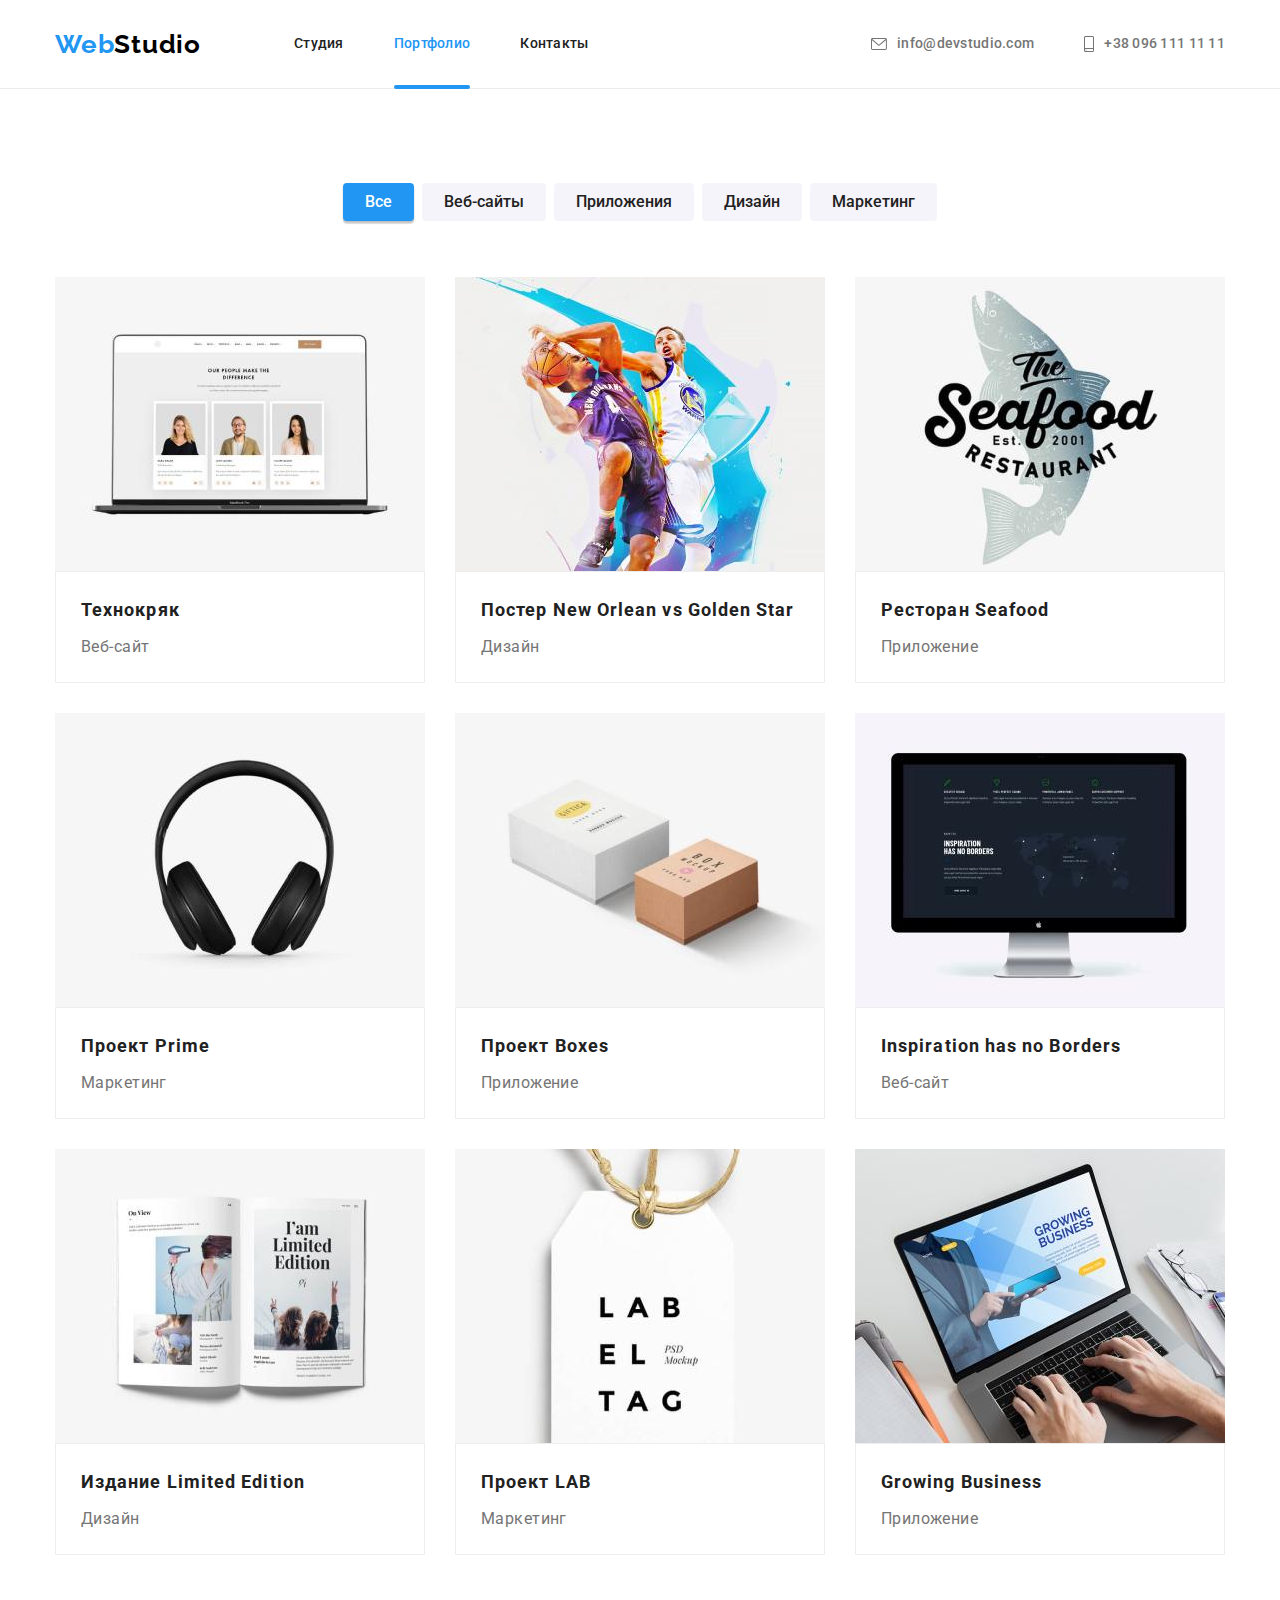
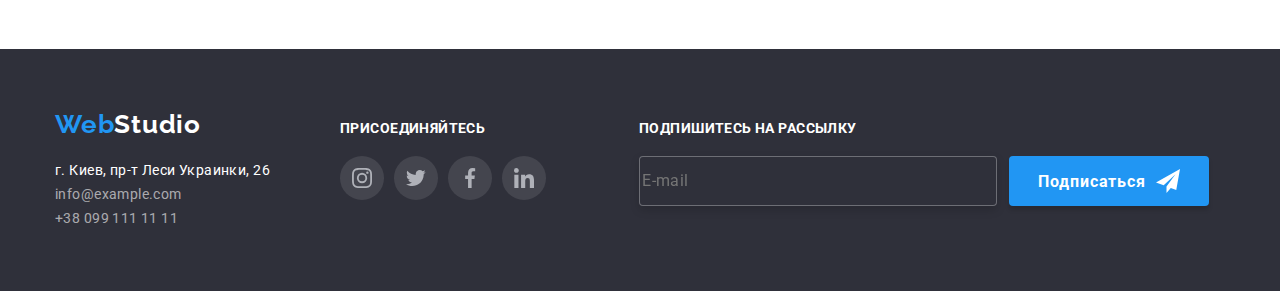
==== portfolio.html @ c5e8862b "структура папок sass" ====
<!DOCTYPE html>
<html lang="ru">

<head>
    <meta charset="UTF-8">
    <meta http-equiv="X-UA-Compatible" content="IE=edge">
    <meta name="viewport" content="width=device-width, initial-scale=1.0">
    <title>Портфолио</title>
    <link rel="preconnect" href="https://fonts.googleapis.com">
    <link rel="preconnect" href="https://fonts.gstatic.com" crossorigin>
    <link
        href="https://fonts.googleapis.com/css2?family=Raleway:wght@700&family=Roboto:wght@400;500;700;900&display=swap"
        rel="stylesheet">
        <link rel="stylesheet" href="https://cdnjs.cloudflare.com/ajax/libs/modern-normalize/1.1.0/modern-normalize.min.css">
         <link rel="stylesheet" href="./css/main.min.css">
        <link rel="stylesheet" href="./css/styles.css">
</head>

<body>
    <!--Шапка сайта-->
    <header class="page-header">
    <div class="container header-container">
        <a href="" class="logo">Web<span class="logo-studio">Studio</span></a>
        <nav>
            <ul class="site-nav">
                <li class="header-item"><a href="./index.html" class="link">Студия</a></li>
                <li class="header-item"><a href="./portfolio.html" class="link current">Портфолио</a></li>
                <li class="header-item"><a href="" class="link">Контакты</a></li>
            </ul>
        </nav>
        <ul class="auth-nav">
            <li class="header-item"><a href="mailto:info@devstudio.com" class="link">
            <svg class="icon-envelop" width="16" height="12">
                <use href="./images/icons.svg#icon-envelope"></use></svg>
                info@devstudio.com</a></li>
            <li class="header-item"><a href="tel:+380961111111" class="link">
                <svg class="icon-smart" width="10" height="16">
                    <use href="./images/icons.svg#icon-smartphone"></use></svg>
                +38 096 111 11 11</a></li>
        </ul>
    </div>
    </header>
    <main>
        <!-- картинки робіт -->
        <section class="section">
            <div class="container">
            <h1 class="visually-hidden">портфель работ</h1>
            <ul class="filter button">
                <li class="filter-item"><button type="button" class="button secondary current">Все</button></li>
                <li class="filter-item"><button type="button" class="button secondary web">Веб-сайты</button></li>
                <li class="filter-item"><button type="button" class="button secondary application">Приложения</button></li>
                <li class="filter-item"><button type="button" class="button secondary desing">Дизайн</button></li>
                <li class="filter-item"><button type="button" class="button secondary marketing">Маркетинг</button></li>
            </ul>
            <ul class="images-items">
                <li class="card-set">
                <a href="" class="link-portfolio">
                    <div class="overlay">
                    <img src="./images/techno.jpg" alt="технокряк" width="370">
                    <p class="text-overlay">Технокряк это современная площадка распространения коронавируса. Компании используют эту платформу для цифрового
                        шпионажа и атак на защищённые сервера конкурентов.
                    </p>
                   </div>
                    <div class="portfolio-bottom">
                    <h2 class="images-items-title">Технокряк</h2>
                    <p>Веб-сайт</p>
                </div>
                </a>
                </li>
                <li class="card-set">
                        <a href="" class="link-portfolio">
                            <div class="overlay">
                            <img src="./images/poster.jpg" alt="постер баскетбол" width="370">
                            <p class="text-overlay">Технокряк это современная площадка распространения коронавируса. Компании используют эту
                                платформу для цифрового шпионажа и атак на защищённые сервера конкурентов.
                            </p>
                            </div>
                        <div class="portfolio-bottom">
                    <h2 class="images-items-title">Постер New Orlean vs Golden Star</h2>
                    <p>Дизайн</p>
                    </div>
                    </a>
                </li>
                <li class="card-set">
                    <a href="" class="link-portfolio">
                        <div class="overlay">
                        <img src="./images/restoran.jpg" alt="приложение ресторан" width="370">
                        <p class="text-overlay">Технокряк это современная площадка распространения коронавируса. Компании используют эту
                            платформу для цифрового шпионажа и атак на защищённые сервера конкурентов.</p>
                        </div>
                    <div class="portfolio-bottom">
                    <h2 class="images-items-title">Ресторан Seafood</h2>
                    <p>Приложение</p>
                    </div>
                    </a>
                </li>
                <li class="card-set">
                    <a href="" class="link-portfolio">
                        <div class="overlay">
                        <img src="./images/prime.jpg" alt="наушники" width="370">
                      <p class="text-overlay">Технокряк это современная площадка распространения коронавируса. Компании используют эту
                    платформу для цифрового шпионажа и атак на защищённые сервера конкурентов.</p>
                      </div>
                    <div class="portfolio-bottom">
                    <h2 class="images-items-title">Проект Prime</h2>
                    <p>Маркетинг</p>
                    </div>
                    </a>
                </li>
                <li class="card-set">
                    <a href="" class="link-portfolio">
                        <div class="overlay">
                        <img src="./images/box.jpg" alt="коробка" width="370">
                        <p class="text-overlay">Технокряк это современная площадка распространения коронавируса. Компании используют эту
                            платформу для цифрового шпионажа и атак на защищённые сервера конкурентов.</p>
                        </div>
                <div class="portfolio-bottom">
                    <h2 class="images-items-title">Проект Boxes</h2>
                    <p>Приложение</p>
                    </div>
                    </a>
                </li>
                <li class="card-set">
                    <a href="" class="link-portfolio">
                        <div class="overlay">
                        <img src="./images/insp.jpg" alt="вдохновение" width="370">
                        <p class="text-overlay">Технокряк это современная площадка распространения коронавируса. Компании используют эту
                        платформу для цифрового шпионажа и атак на защищённые сервера конкурентов.</p>
                        </div>
                    <div class="portfolio-bottom">
                    <h2 class="images-items-title">Inspiration has no Borders</h2>
                    <p>Веб-сайт</p>
                    </div>
                    </a>
                </li>
                <li class="card-set">
                    <a href="" class="link-portfolio">
                        <div class="overlay">
                        <img src="./images/book.jpg" alt="издание" width="370">
                        <p class="text-overlay">Технокряк это современная площадка распространения коронавируса. Компании используют эту
                            платформу для цифрового шпионажа и атак на защищённые сервера конкурентов.</p>
                        </div>
                <div class="portfolio-bottom">
                    <h2 class="images-items-title">Издание Limited Edition</h2>
                    <p>Дизайн</p>
                    </div>
                    </a>
                </li>
                <li class="card-set">
                    <a href="" class="link-portfolio">
                        <div class="overlay">
                        <img src="./images/lab.jpg" alt="проект" width="370">
                      <p class="text-overlay">Технокряк это современная площадка распространения коронавируса. Компании используют эту
    платформу для цифрового шпионажа и атак на защищённые сервера конкурентов.</p>
                    </div>
                    <div class="portfolio-bottom">
                    <h2 class="images-items-title">Проект LAB</h2>
                    <p>Маркетинг</p>
                    </div>
                    </a>
                </li>
                <li class="card-set">
                    <a href="" class="link-portfolio">
                        <div class="overlay">
                        <img src="./images/busines.jpg" alt="развитие бизнеса" width="370">
                        <p class="text-overlay">Технокряк это современная площадка распространения коронавируса. Компании используют эту
                        платформу для цифрового шпионажа и атак на защищённые сервера конкурентов</p>
                            </div>
                    <div class="portfolio-bottom">
                    <h2 class="images-items-title">Growing Business</h2>
                    <p>Приложение</p>
                    </div>
                    </a>
                </li>
            </ul>
            </div>
        </section>
       
    </main>

    <!--Підвал-->
    <footer class="footer">
        <div class="container">
            <div class="contact-wrap">
                <div class="contact-container">
                    <a href="" class="logo logo-bottom"> Web<span class="logo-white logo-bottom">Studio</span></a>
                    <address>
                        <ul>
                            <li class="contact"><a href="" class="footer-address">г. Киев, пр-т Леси Украинки, 26</a> </li>
                            <li class="contact"><a href="mailto:info@example.com"
                                    class="footer-contacts">info@example.com</a></li>
                            <li class="contact"><a href="tel:+380991111111" class="footer-contacts">+38 099 111 11 11</a>
                            </li>
                        </ul>
                    </address>
                </div>
                <div class="soc-container">
                    <h3 class="title footer-title">присоединяйтесь</h3>
                    <ul class="footer-list">
                        <li class="social-item footer-soc">
                            <a href="" class="social-link footer-link">
                                <svg class="social-icon" width="20" height="20">
                                    <use href="./images/icons.svg#icon-instagram-2-1"></use>
                                </svg>
                            </a>
                        </li>
                        <li class="social-item">
                            <a href="" class="social-link footer-link">
                                <svg class="social-icon" width="20" height="20">
                                    <use href="./images/icons.svg#icon-twit"></use>
                                </svg>
                            </a>
                        </li>
                        <li class="social-item">
                            <a href="" class="social-link footer-link">
                                <svg class="social-icon" width="20" height="20">
                                    <use href="./images/icons.svg#icon-facebook"></use>
                                </svg>
                            </a>
                        </li>
                        <li class="social-item">
                            <a href="" class="social-link footer-link">
                                <svg class="social-icon" width="20" height="20">
                                    <use href="./images/icons.svg#icon-linkedin"></use>
                                </svg>
                            </a>
                        </li>
                    </ul>
                </div>
        <form class="footer-form">
            <h3 class="footer-title">Подпишитесь на рассылку</h3>
            <div class="form-set">
                <input class="form-subscription" type="email" name="email" placeholder="E-mail">
                <button type="submit" class="button-form button">Подписаться
                    <svg class="icon-send" width="24" height="24">
                        <use href="./images/icons.svg#icon-icon-send"></use>
                    </svg> </button>
            </div>
        </form>
        </div>
       </div>
    </footer>
    
    
    </body>
    
    </html>














</body>

</html>
---- css/main.min.css ----
:root{--basic-text-color: #757575;--text-color: #212121;--accent-color: #2196f3;--basic-bg-color: #ffffff;--secondary-bg-color: #f5f4fa;--bg-color: #2f303a;--text-white-color: #ffffff;--card-set-marg: 30px}h1,h2,h3,p{padding:0;margin:0}ul{list-style:none;padding:0;margin:0;marker:none}
/*# sourceMappingURL=main.min.css.map */
---- css/styles.css ----
body {
  background-color: var(--basic-bg-color);
  color: var(--basic-text-color);
  font-family: roboto, sans-serif;
  font-weight: 400;
  font-size: 14px;
  line-height: 1.71;
  letter-spacing: 0.03em;
}

.container {
  width: 1200px;
  padding-left: 15px;
  padding-right: 15px;
  margin: 0 auto;
}

.section {
  padding-top: 94px;
  padding-bottom: 94px;
}

img {
  display: block;
  max-width: 100%;
  height: auto;
}

/* знімаємо маржини з заголовків і абзаців */

/* ссилки */
.link {
  color: var(--text-color);
  text-decoration: none;
  font-weight: 500;
  line-height: 1.14;
  letter-spacing: 0.02em;
}

/* заголовки*/

.section-title {
  color: var(--text-color);
  font-weight: 700;
  font-size: 36px;
  line-height: 1.17;
  margin-bottom: 50px;
  text-align: center;
}
.visually-hidden {
  position: absolute;
  clip: rect(0 0 0 0);
  width: 1px;
  height: 1px;
  margin: -1px;
}
/* кнопки */
.button {
  display: flex;
  border-radius: 4px;
  margin-top: 0;
  justify-content: center;

  font-family: inherit;
  font-size: 16px;
  align-items: center;
  cursor: pointer;
  border: transparent;
}

/* хедер */
.header-container {
  display: flex;
  align-items: center;
}

.page-header {
  border-bottom: 1px solid#ececec;
}

/* логотип */
.logo {
  display: block;
  color: var(--accent-color);
  text-decoration: none;
  font-family: Raleway, sans-serif;
  font-weight: 700;
  font-size: 26px;
  line-height: 1.19;
  letter-spacing: 0.03em;
  margin-right: 93px;
}

.logo-studio {
  color: #000000;
}
/* логотип футер */

.logo-white {
  color: var(--text-white-color);
}

.logo-bottom {
  margin-right: 0;
  margin-bottom: 20px;
}

.header-item:not(:last-child) {
  margin-right: 50px;
}

.header-item {
  padding-top: 32px;
  padding-bottom: 32px;

  position: relative;
}

/* навигація */
.site-nav {
  display: flex;
  align-items: center;
}

.site-nav .link::after {
  position: absolute;
  display: block;
  content: '';
  width: 100%;
  height: 4px;
  background-color: var(--accent-color);
  border-radius: 2px;
  bottom: -1px;
  opacity: 0;

  transition-property: opasity;
  transition-duration: 250ms;
  transition-timing-function: cubic-bezier(0.4, 0, 0.2, 1);
}

.site-nav .link:hover::after {
  opacity: 1;
}

.site-nav .link {
  transition-property: color;
  transition-duration: 250ms;
  transition-timing-function: cubic-bezier(0.4, 0, 0.2, 1);
}

.site-nav .link:hover,
.site-nav .link:focus {
  color: var(--accent-color);
}

.site-nav .link.current::after {
  position: absolute;
  display: block;
  content: '';
  width: 100%;
  height: 4px;
  background-color: var(--accent-color);
  border-radius: 2px;
  bottom: -1px;
  opacity: 1;
}

.site-nav .link.current {
  color: var(--accent-color);
}

.auth-nav {
  display: flex;
  margin-left: auto;
  align-items: center;
}
.auth-nav .link {
  display: flex;
  justify-content: center;
  align-items: center;

  color: var(--basic-text-color);

  transition-property: color;
  transition-duration: 250ms;
  transition-timing-function: cubic-bezier(0.4, 0, 0.2, 1);
}

.auth-nav .link:hover,
.auth-nav .link:focus {
  color: var(--accent-color);
}

.auth-nav .link:hover .icon-envelop,
.auth-nav .link:focus .icon-envelop {
  fill: var(--accent-color);
}

.auth-nav .link:hover .icon-smart,
.auth-nav .link:focus .icon-smart {
  fill: var(--accent-color);
}

.icon-envelop {
  fill: var(--basic-text-color);
  margin-right: 10px;

  transition-property: fill;
  transition-duration: 250ms;
  transition-timing-function: cubic-bezier(0.4, 0, 0.2, 1);
}

.icon-smart {
  fill: var(--basic-text-color);
  margin-right: 10px;

  transition-property: fill;
  transition-duration: 250ms;
  transition-timing-function: cubic-bezier(0.4, 0, 0.2, 1);
}

/* герой */
.hero {
  padding-top: 200px;
  padding-bottom: 200px;
  background-color: var(--bg-color);
  text-align: center;

  background-image: linear-gradient(to right, rgba(47, 48, 58, 0.4), rgba(47, 48, 58, 0.4)),
    url(../images/hero.jpg);
  max-width: 1600px;
  max-height: 600px;
  margin-left: auto;
  margin-right: auto;
  background-position: center;
  background-repeat: no-repeat;
  background-size: cover;
}

.hero-title {
  color: var(--text-white-color);
  font-weight: 900;
  font-size: 44px;
  line-height: 1.36;
  letter-spacing: 0.06em;
  text-transform: uppercase;
  margin: 0 auto;
  max-width: 696px;
  margin-bottom: 30px;
}

.primary {
  background-color: var(--accent-color);
  color: var(--text-white-color);
  font-weight: 700;
  line-height: 1.87;

  padding: 10px 32px;
  min-width: 200px;
  margin: 0 auto;

  text-transform: uppercase;
  letter-spacing: 0.06em;
  box-shadow: 0px 4px 4px rgba(0, 0, 0, 0.15);

  transition-property: color, background-color;
  transition-duration: 250ms;
  transition-timing-function: cubic-bezier(0.4, 0, 0.2, 1);
}

.button .primary:hover,
.button .primary:focus {
  background-color: var(--accent-color);
  color: var(--text-white-color);
}

/* функції */

.feature-items {
  display: flex;
}

.feature-content:not(:last-child) {
  margin-right: var(--card-set-marg);
  max-width: 270px;
}

.icons-item {
  display: flex;
  align-items: center;
  justify-content: center;

  max-width: 270px;
  min-height: 120px;
  margin-bottom: 30px;
  background-color: var(--secondary-bg-color);
  border-radius: 4px;
}

.feature-icon {
  width: 70px;
  height: 70px;

  transition-property: fill;
  transition-duration: 250ms;
  transition-timing-function: cubic-bezier(0.4, 0, 0.2, 1);
}

.feature-icon:hover {
  fill: var(--accent-color);
}

.feature-items .title {
  color: var(--text-color);
  font-weight: 700;
  font-size: inherit;
  line-height: 1.14;
  text-transform: uppercase;
  margin-bottom: 10px;
}

/* чим ми займаємося */
.section-work {
  padding-top: 0;
}
.work {
  display: flex;
  margin-left: calc(-1 * var(--card-set-marg));
}
.work-items {
  position: relative;
  flex-basis: calc(100% / 3 - var(--card-set-marg));
  margin-left: var(--card-set-marg);
}

.label {
  position: absolute;
  bottom: 0;
  padding-top: 27px;
  padding-bottom: 27px;

  width: 100%;
  font-weight: 700;
  line-height: 1.14;
  text-align: center;
  background-color: rgba(47, 48, 58, 0.8);
  color: var(--text-white-color);
  text-transform: uppercase;
}

/* команда */
.team {
  background-color: var(--secondary-bg-color);
}

.team-items {
  display: flex;
  margin-left: calc(-1 * var(--card-set-marg));
}

.items-card {
  flex-basis: calc(100% / 4 - var(--card-set-marg));
  margin-left: var(--card-set-marg);
  overflow: hidden;

  background-color: var(--basic-bg-color);
  box-shadow: 0px 1px 3px rgba(0, 0, 0, 0.12), 0px 1px 1px rgba(0, 0, 0, 0.14),
    0px 2px 1px rgba(0, 0, 0, 0.2);
  border-radius: 0px 0px 4px 4px;
}

.team-items .title {
  color: var(--text-color);
  font-weight: 500;
  font-size: 16px;
  line-height: 1.18;
  text-align: center;
  margin-bottom: 10px;
}

.team-items .text {
  color: var(--text-color);
  font-size: 16px;
  line-height: 1.18;
  text-align: center;
  margin-bottom: 16px;
}

.card-bottom {
  padding-top: var(--card-set-marg);
  padding-bottom: var(--card-set-marg);
}

.social-item {
  width: 44px;
  height: 44px;
}
.social-link {
  width: 100%;
  height: 100%;
  border-radius: 50%;
  background-color: var(--basic-bg-color);

  display: flex;
  align-items: center;
  justify-content: center;
  fill: #afb1b8;

  transition-property: background-color;
  transition-duration: 250ms;
  transition-timing-function: cubic-bezier(0.4, 0, 0.2, 1);
}

.social-link:hover,
.social-link:focus {
  background-color: var(--accent-color);
}

.social-icon {
  transition-property: fill;
  transition-duration: 250ms;
  transition-timing-function: cubic-bezier(0.4, 0, 0.2, 1);
}

.social-link:hover .social-icon,
.social-link:focus .social-icon {
  fill: var(--basic-bg-color);
}

.social-list {
  display: flex;
  justify-content: center;
}

.social-item + .social-item {
  margin-left: 10px;
}

/* постійні клієнти */

.client-list {
  display: flex;
  justify-content: center;
}
.logo-item {
  width: 170px;
  height: 92px;

  border: 1px solid #afb1b8;
  box-sizing: border-box;
  border-radius: 4px;

  transition-property: border;
  transition-duration: 250ms;
  transition-timing-function: cubic-bezier(0.4, 0, 0.2, 1);
}

.logo-link {
  width: 100%;
  height: 100%;

  display: flex;
  align-items: center;
  justify-content: center;
  fill: #afb1b8;
}

.logo-icon {
  transition-property: fill;
  transition-duration: 250ms;
  transition-timing-function: cubic-bezier(0.4, 0, 0.2, 1);
}

.logo-link:hover .logo-icon,
.logo-link:focus .logo-icon {
  fill: var(--accent-color);
}

.logo-item:hover,
.logo-link:focus {
  border: 1px solid var(--accent-color);
}

.logo-item + .logo-item {
  margin-left: 30px;
}

/* футер */
.footer {
  background-color: var(--bg-color);
  line-height: 1.71;

  padding-top: 60px;
  padding-bottom: 60px;
}

.contact-wrap {
  display: flex;
  align-items: baseline;
}

.contact-container {
  max-width: 231px;
  margin-right: 70px;
}
.soc-container {
  max-width: 206px;
  margin-right: 93px;
}

.contact-item:not(:last-child) {
  margin-bottom: 9px;
}

.footer-address {
  color: var(--text-white-color);
  text-decoration: none;
  font-style: normal;

  transition: color 250ms cubic-bezier(0.4, 0, 0.2, 1);
}

.footer-contacts {
  color: rgba(255, 255, 255, 0.6);
  text-decoration: none;
  font-style: normal;

  transition: color 250ms cubic-bezier(0.4, 0, 0.2, 1);
}

.footer-address:hover,
.footer-address:focus {
  color: var(--accent-color);
}

.footer-contacts:hover,
.footer-contacts:focus {
  color: var(--accent-color);
}

.footer-list {
  display: flex;
  justify-content: center;
  align-items: center;
}

.footer-title {
  font-style: normal;
  font-weight: 700;
  font-size: 14px;
  color: var(--text-white-color);
  line-height: 1.14;
  text-transform: uppercase;
  margin-bottom: 20px;
}

.footer-link {
  background: rgba(255, 255, 255, 0.1);
}

.backdrop {
  position: fixed;
  top: 0;

  width: 100vw;
  height: 100vh;
  background: rgba(0, 0, 0, 0.2);

  display: flex;
  justify-content: center;
  align-items: center;

  transition-property: opacity, visibility;
  transition-duration: 250ms;
  transition-timing-function: cubic-bezier(0.4, 0, 0.2, 1);
}

.backdrop.is-hidden {
  opacity: 0;
  visibility: hidden;
  pointer-events: none;
}

.backdrop.is-hidden .modal {
  transform: translate(50px) rotate(90deg);
}

.modal {
  position: relative;

  top: 221px 536px;
  width: 528px;
  min-height: 581px;
  padding: 40px;
  background-color: var(--basic-bg-color);
  box-shadow: 0px 1px 3px rgba(0, 0, 0, 0.12), 0px 1px 1px rgba(0, 0, 0, 0.14),
    0px 2px 1px rgba(0, 0, 0, 0.2);
  border-radius: 4px;

  transform: translate(50px) rotate(0deg);

  transition-property: transform;
  transition-duration: 250ms;
  transition-timing-function: cubic-bezier(0.4, 0, 0.2, 1);
}

.btn {
  position: absolute;

  display: flex;
  justify-content: center;
  align-items: center;

  width: 30px;
  height: 30px;
  top: 8px;
  right: 8px;
  background: var(--basic-bg-color);
  border: 1px solid rgba(0, 0, 0, 0.1);
  box-sizing: border-box;
  border-radius: 50%;

  transition: fill 250ms cubic-bezier(0.4, 0, 0.2, 1);
}

.btn:focus {
  fill: var(--accent-color);
}
.modal-title {
  font-weight: 700;
  font-size: 20px;
  line-height: 1.15;
  text-align: center;
  letter-spacing: 0.03em;

  color: var(--text-color);
  margin-bottom: 12px;
}
.input-label {
  display: block;

  font-size: 12px;
  line-height: 1.17;
  letter-spacing: 0.01em;
  color: var(--basic-text-color);
  margin-bottom: 4px;
}

.modal-input {
  width: 100%;
  height: 40px;

  border: 1px solid rgba(33, 33, 33, 0.2);
  border-radius: 4px;
  padding-left: 40px;
  padding-right: 15px;

  outline: none;

  transition: border-color 250ms cubic-bezier(0.4, 0, 0.2, 1);
}

.modal-input:focus {
  border-color: var(--accent-color);
}

.modal-input:focus + .input-icon {
  fill: var(--accent-color);
}

.input-form {
  display: block;
  position: relative;
  margin-bottom: 10px;
}

.text {
  margin-bottom: 20px;
}

.input-icon {
  position: absolute;
  left: 12px;
  top: 50%;
  transform: translateY(-50%);

  transition: fill 250ms cubic-bezier(0.4, 0, 0.2, 1);
}

.modal-text {
  font-size: 12px;
  line-height: 1.67;
  letter-spacing: 0.01em;

  color: rgba(117, 117, 117, 0.5);

  width: 100%;
  height: 120px;
  padding: 12px 16px;
  resize: none;
}
.checkbox-text {
  display: flex;

  line-height: 1.71;
  justify-content: center;
  align-items: center;
  margin-bottom: 30px;
}

.checkbox-text span {
  display: flex;
  justify-content: center;
  align-items: center;

  width: 16px;
  height: 15px;
  border: 2px solid #212121;
  border-radius: 2px;
  margin-right: 9px;
  fill: var(--basic-bg-color);
}

.modal-checkbox:checked + .checkbox-text span {
  background-color: var(--accent-color);
  border: none;
}

.modal-link {
  color: var(--accent-color);
}
.button-modal {
  margin: 0 auto;
  transition-property: background-color;
  transition-duration: 250ms;
  transition-timing-function: cubic-bezier(0.4, 0, 0.2, 1);
}

.button-modal:hover,
.button-modal:focus {
  background-color: #188ce8;
}

.container-footer {
  display: flex;
}

.form-set {
  display: flex;
  width: 570px;
}
.form-subscription {
  width: 358px;
  min-height: 50px;
  margin-right: 12px;
  background-color: var(--bg-color);

  border: 1px solid rgba(255, 255, 255, 0.3);
  filter: drop-shadow(0px 4px 4px rgba(0, 0, 0, 0.15));
  border-radius: 4px;

  color: rgba(255, 255, 255, 0.6);
  font-size: 16px;
  line-height: 1.25;
  letter-spacing: 0.03em;
}

.button-form {
  width: 200px;
  min-height: 50px;
  font-weight: 700;
  line-height: 1.87;
  letter-spacing: 0.06em;

  background-color: var(--accent-color);
  color: var(--text-white-color);
  box-shadow: 0px 4px 4px rgba(0, 0, 0, 0.15);
  border-radius: 4px;
}

.icon-send {
  width: 24px;
  height: 24px;
  margin-left: 10px;

  fill: var(--basic-bg-color);
}

/* фільтер портфоліо */

.filter-item:not(:last-child) {
  margin-right: 8px;
}

.filter {
  margin-bottom: 56px;
}

.secondary {
  background-color: var(--secondary-bg-color);
  color: var(--text-color);
  font-weight: 500;
  line-height: 1.62;

  padding: 6px 22px;

  transition-property: box-shadow, background-color, color;
  transition-duration: 250ms;
  transition-timing-function: cubic-bezier(0.4, 0, 0.2, 1);
}

.button .secondary:hover,
.button .secondary:focus {
  background-color: var(--accent-color);
  color: var(--text-white-color);
  box-shadow: 0px 3px 1px rgba(0, 0, 0, 0.1), 0px 1px 2px rgba(0, 0, 0, 0.08),
    0px 2px 2px rgba(0, 0, 0, 0.12);
}

.button .secondary.current {
  background-color: var(--accent-color);
  color: var(--text-white-color);
  max-width: 73px;
  box-shadow: 0px 3px 1px rgba(0, 0, 0, 0.1), 0px 1px 2px rgba(0, 0, 0, 0.08),
    0px 2px 2px rgba(0, 0, 0, 0.12);
}
.button .secondary .web {
  max-width: 128px;
}
.button .secondary .application {
  max-width: 145px;
}

.button .secondary .desing {
  max-width: 103px;
}
.button .secondary .marketing {
  max-width: 130px;
}

/* картинки портфоліо */

.images-items {
  display: flex;
  flex-wrap: wrap;
  margin-left: calc(-1 * var(--card-set-marg));
  margin-top: calc(-1 * var(--card-set-marg));

  color: var(--basic-text-color);
  font-size: 16px;
  line-height: 1.87;
}

.images-items-title {
  color: var(--text-color);
  font-family: inherit;
  font-weight: 700;
  font-size: 18px;
  line-height: 2;
  letter-spacing: 0.06em;
  margin-bottom: 4px;
}

.card-set {
  flex-basis: calc(100% / 3 - var(--card-set-marg));
  margin-left: var(--card-set-marg);
  margin-top: var(--card-set-marg);
}

.link-portfolio:hover .text-overlay,
.link-portfolio:focus .text-overlay {
  transform: translate(0);
}

.link-portfolio:hover,
.link-portfolio:focus {
  box-shadow: 0px 1px 1px rgba(0, 0, 0, 0.12), 0px 4px 4px rgba(0, 0, 0, 0.06),
    1px 4px 6px rgba(0, 0, 0, 0.16);
}
.link-portfolio {
  display: block;
  text-decoration: none;
  color: var(--basic-text-color);

  transition-property: box-shadow;
  transition-duration: 250ms;
  transition-timing-function: cubic-bezier(0.4, 0, 0.2, 1);
}

.portfolio-bottom {
  padding: 20px 25px 20px 25px;
  background: var(--basic-bg-color);
  border: 1px solid #eeeeee;
  box-sizing: border-box;
}

.overlay {
  position: relative;
  overflow: hidden;
}

.text-overlay {
  position: absolute;

  font-size: 18px;
  line-height: 1.56;
  color: var(--text-white-color);
  background: rgba(33, 150, 243, 0.9);
  top: 0;
  height: 100%;
  padding: 63px 24px;

  transform: translateY(100%);

  transition-property: transform;
  transition-duration: 250ms;
  transition-timing-function: cubic-bezier(0.4, 0, 0.2, 1);
}
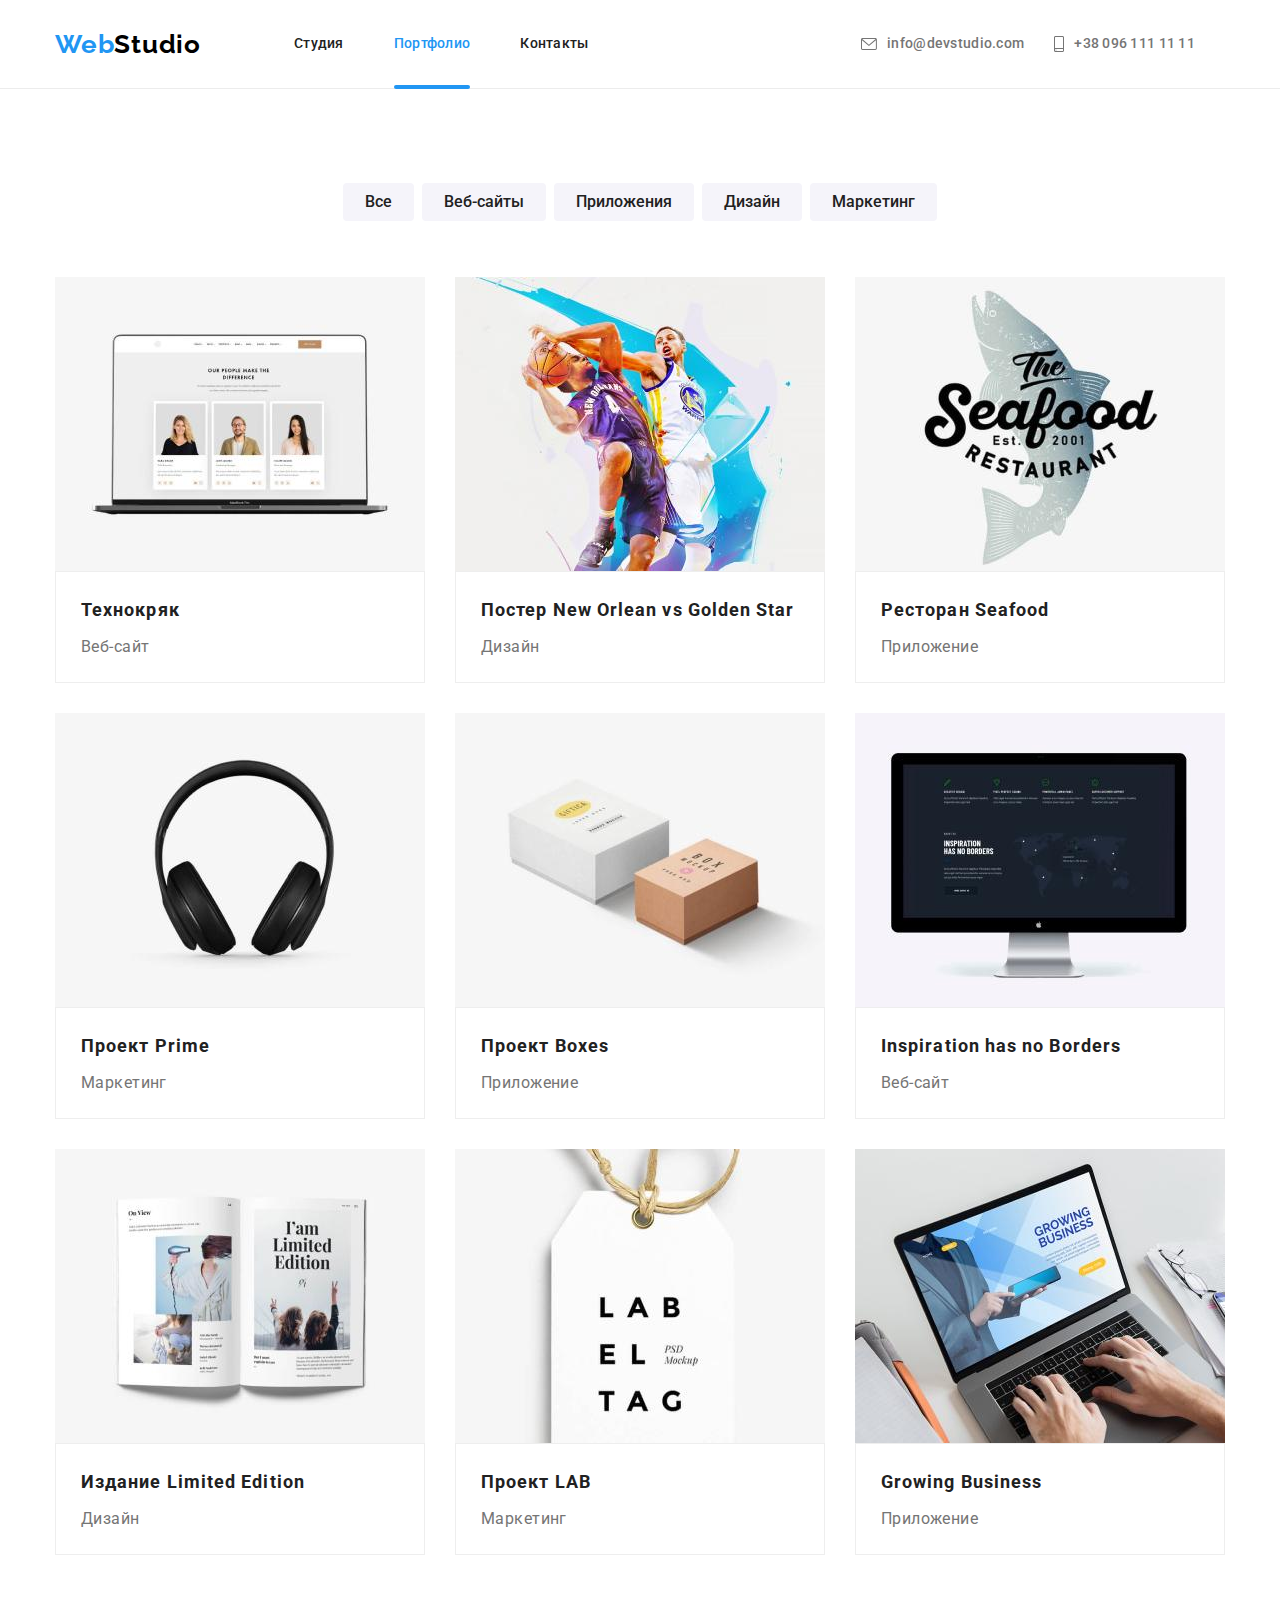
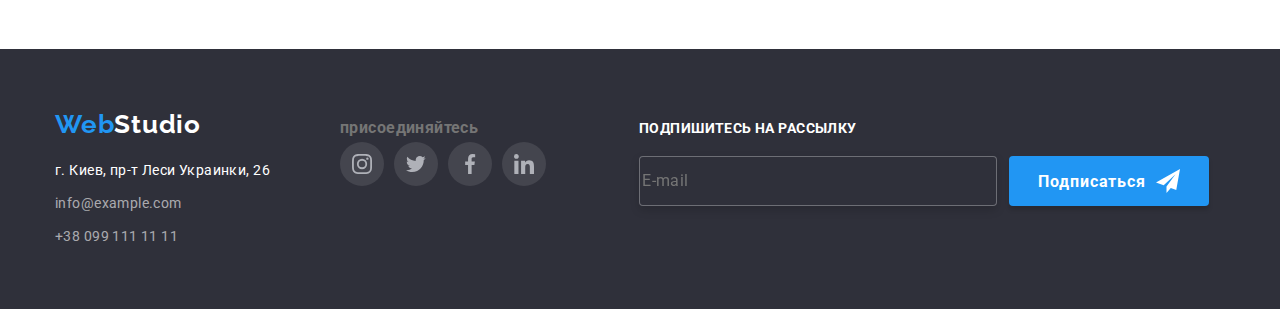
==== commit 318172ce: "ВЕМ для Студії" ====
--- a/portfolio.html
+++ b/portfolio.html
@@ -23,18 +23,18 @@
         <a href="" class="logo">Web<span class="logo-studio">Studio</span></a>
         <nav>
             <ul class="site-nav">
-                <li class="header-item"><a href="./index.html" class="link">Студия</a></li>
-                <li class="header-item"><a href="./portfolio.html" class="link current">Портфолио</a></li>
-                <li class="header-item"><a href="" class="link">Контакты</a></li>
+                <li class="site-nav__item"><a href="./index.html" class="link">Студия</a></li>
+                <li class="site-nav__item"><a href="./portfolio.html" class="link current">Портфолио</a></li>
+                <li class="site-nav__item"><a href="" class="link">Контакты</a></li>
             </ul>
         </nav>
         <ul class="auth-nav">
-            <li class="header-item"><a href="mailto:info@devstudio.com" class="link">
-            <svg class="icon-envelop" width="16" height="12">
+            <li class="auth-nav__item"><a href="mailto:info@devstudio.com" class="link">
+            <svg class="auth-nav__envelop" width="16" height="12">
                 <use href="./images/icons.svg#icon-envelope"></use></svg>
                 info@devstudio.com</a></li>
-            <li class="header-item"><a href="tel:+380961111111" class="link">
-                <svg class="icon-smart" width="10" height="16">
+            <li class="auth-nav__item"><a href="tel:+380961111111" class="link">
+                <svg class="auth-nav__smart" width="10" height="16">
                     <use href="./images/icons.svg#icon-smartphone"></use></svg>
                 +38 096 111 11 11</a></li>
         </ul>
@@ -185,11 +185,11 @@
                 <div class="contact-container">
                     <a href="" class="logo logo-bottom"> Web<span class="logo-white logo-bottom">Studio</span></a>
                     <address>
-                        <ul>
-                            <li class="contact"><a href="" class="footer-address">г. Киев, пр-т Леси Украинки, 26</a> </li>
-                            <li class="contact"><a href="mailto:info@example.com"
-                                    class="footer-contacts">info@example.com</a></li>
-                            <li class="contact"><a href="tel:+380991111111" class="footer-contacts">+38 099 111 11 11</a>
+                        <ul class="contact">
+                            <li class="contact-item"><a href="" class="contact__footer-address">г. Киев, пр-т Леси Украинки, 26</a> </li>
+                            <li class="contact-item"><a href="mailto:info@example.com"
+                                    class="contact__footer-contacts">info@example.com</a></li>
+                            <li class="contact-item"><a href="tel:+380991111111" class="contact__footer-contacts">+38 099 111 11 11</a>
                             </li>
                         </ul>
                     </address>
@@ -197,30 +197,30 @@
                 <div class="soc-container">
                     <h3 class="title footer-title">присоединяйтесь</h3>
                     <ul class="footer-list">
-                        <li class="social-item footer-soc">
-                            <a href="" class="social-link footer-link">
-                                <svg class="social-icon" width="20" height="20">
+                        <li class="social-list__item footer-soc">
+                            <a href="" class="social-list__link footer-link">
+                                <svg class="social-list__icon" width="20" height="20">
                                     <use href="./images/icons.svg#icon-instagram-2-1"></use>
                                 </svg>
                             </a>
                         </li>
-                        <li class="social-item">
-                            <a href="" class="social-link footer-link">
-                                <svg class="social-icon" width="20" height="20">
+                        <li class="social-list__item">
+                            <a href="" class="social-list__link footer-link">
+                                <svg class="social-list__icon" width="20" height="20">
                                     <use href="./images/icons.svg#icon-twit"></use>
                                 </svg>
                             </a>
                         </li>
-                        <li class="social-item">
-                            <a href="" class="social-link footer-link">
-                                <svg class="social-icon" width="20" height="20">
+                        <li class="social-list__item">
+                            <a href="" class="social-list__link footer-link">
+                                <svg class="social-list__icon" width="20" height="20">
                                     <use href="./images/icons.svg#icon-facebook"></use>
                                 </svg>
                             </a>
                         </li>
-                        <li class="social-item">
-                            <a href="" class="social-link footer-link">
-                                <svg class="social-icon" width="20" height="20">
+                        <li class="social-list__item">
+                            <a href="" class="social-list__link footer-link">
+                                <svg class="social-list__icon" width="20" height="20">
                                     <use href="./images/icons.svg#icon-linkedin"></use>
                                 </svg>
                             </a>
@@ -228,11 +228,11 @@
                     </ul>
                 </div>
         <form class="footer-form">
-            <h3 class="footer-title">Подпишитесь на рассылку</h3>
+            <h3 class="footer-form__title">Подпишитесь на рассылку</h3>
             <div class="form-set">
-                <input class="form-subscription" type="email" name="email" placeholder="E-mail">
-                <button type="submit" class="button-form button">Подписаться
-                    <svg class="icon-send" width="24" height="24">
+                <input class="form-set__email" type="email" name="email" placeholder="E-mail">
+                <button type="submit" class="form-set__button button">Подписаться
+                    <svg class="form-set__icon-send" width="24" height="24">
                         <use href="./images/icons.svg#icon-icon-send"></use>
                     </svg> </button>
             </div>
--- a/css/main.min.css
+++ b/css/main.min.css
@@ -1,2 +1,2 @@
-:root{--basic-text-color: #757575;--text-color: #212121;--accent-color: #2196f3;--basic-bg-color: #ffffff;--secondary-bg-color: #f5f4fa;--bg-color: #2f303a;--text-white-color: #ffffff;--card-set-marg: 30px}h1,h2,h3,p{padding:0;margin:0}ul{list-style:none;padding:0;margin:0;marker:none}
+h1,h2,h3,p{padding:0;margin:0}ul{list-style:none;padding:0;margin:0;marker:none}body{background-color:var(--basic-bg-color);color:var(--basic-text-color);font-family:roboto, sans-serif;font-weight:400;font-size:14px;line-height:1.71;letter-spacing:0.03em}:root{--basic-text-color: #757575;--text-color: #212121;--accent-color: #2196f3;--basic-bg-color: #ffffff;--secondary-bg-color: #f5f4fa;--bg-color: #2f303a;--text-white-color: #ffffff;--card-set-marg: 30px}.visually-hidden{position:absolute;clip:rect(0 0 0 0);width:1px;height:1px;margin:-1px}.container{width:1200px;padding-left:15px;padding-right:15px;margin:0 auto}.section{padding-top:94px;padding-bottom:94px}.button{display:flex;border-radius:4px;margin-top:0;justify-content:center;align-items:center;font-family:inherit;font-size:16px;cursor:pointer;border:transparent}img{display:block;max-width:100%;height:auto}.link{color:var(--text-color);text-decoration:none;font-weight:500;line-height:1.14;letter-spacing:0.02em}.section-title{color:var(--text-color);font-weight:700;font-size:36px;line-height:1.17;margin-bottom:50px;text-align:center}.social-list__item{width:44px;height:44px}.social-list__item+.social-list__item{margin-left:10px}.social-list__link{width:100%;height:100%;border-radius:50%;background-color:var(--basic-bg-color);display:flex;justify-content:center;align-items:center;fill:#afb1b8;transition-property:background-color;transition-duration:250ms;transition-timing-function:cubic-bezier(0.4, 0, 0.2, 1)}.social-list__link:hover,.social-list__link:focus{background-color:var(--accent-color)}.social-list__icon{transition-property:fill;transition-duration:250ms;transition-timing-function:cubic-bezier(0.4, 0, 0.2, 1)}.social-list__link:hover .social-list__icon,.social-list__link:focus .social-list__icon{fill:var(--basic-bg-color)}.social-list{display:flex;justify-content:center}.logo{display:block;color:var(--accent-color);text-decoration:none;font-family:Raleway, sans-serif;font-weight:700;font-size:26px;line-height:1.19;letter-spacing:0.03em;margin-right:93px}.logo-studio{color:#000000}.logo-white{color:var(--text-white-color)}.logo-bottom{margin-right:0;margin-bottom:20px}.header-container{display:flex;align-items:center}.page-header{border-bottom:1px solid #ececec}.site-nav__item{padding-top:32px;padding-bottom:32px;position:relative}.site-nav__item:not(:last-child){margin-right:50px}.site-nav{display:flex;align-items:center}.site-nav .link::after{position:absolute;display:block;content:'';width:100%;height:4px;background-color:var(--accent-color);border-radius:2px;bottom:-1px;opacity:0;transition-property:opasity;transition-duration:250ms;transition-timing-function:cubic-bezier(0.4, 0, 0.2, 1)}.site-nav .link:hover::after{opacity:1}.site-nav .link{transition-property:color;transition-duration:250ms;transition-timing-function:cubic-bezier(0.4, 0, 0.2, 1)}.site-nav .link:hover,.site-nav .link:focus{color:var(--accent-color)}.site-nav .link.current{color:var(--accent-color)}.site-nav .link.current::after{position:absolute;display:block;content:'';width:100%;height:4px;background-color:var(--accent-color);border-radius:2px;bottom:-1px;opacity:1}.auth-nav{display:flex;margin-left:auto;align-items:center}.auth-nav .link{display:flex;justify-content:center;align-items:center;color:var(--basic-text-color);margin-right:30px;transition-property:color;transition-duration:250ms;transition-timing-function:cubic-bezier(0.4, 0, 0.2, 1)}.auth-nav .link:hover,.auth-nav .link:focus{color:var(--accent-color)}.auth-nav__envelop{fill:var(--basic-text-color);margin-right:10px;transition-property:fill;transition-duration:250ms;transition-timing-function:cubic-bezier(0.4, 0, 0.2, 1)}.auth-nav .link:hover .auth-nav__envelop,.auth-nav .link:focus .auth-nav__envelop{fill:var(--accent-color)}.auth-nav__smart{fill:var(--basic-text-color);margin-right:10px;transition-property:fill;transition-duration:250ms;transition-timing-function:cubic-bezier(0.4, 0, 0.2, 1)}.auth-nav .link:hover .auth-nav__smart,.auth-nav .link:focus .auth-nav__smart{fill:var(--accent-color)}.backdrop{position:fixed;top:0;width:100vw;height:100vh;background:rgba(0,0,0,0.2);display:flex;justify-content:center;align-items:center;transition-property:opacity, visibility;transition-duration:250ms;transition-timing-function:cubic-bezier(0.4, 0, 0.2, 1)}.backdrop.is-hidden{opacity:0;visibility:hidden;pointer-events:none}.backdrop.is-hidden .modal{transform:translate(50px) rotate(90deg)}.modal{position:relative;top:221px 536px;width:528px;min-height:581px;padding:40px;background-color:var(--basic-bg-color);box-shadow:0px 1px 3px rgba(0,0,0,0.12),0px 1px 1px rgba(0,0,0,0.14),0px 2px 1px rgba(0,0,0,0.2);border-radius:4px;transform:translate(50px) rotate(0deg);transition-property:transform;transition-duration:250ms;transition-timing-function:cubic-bezier(0.4, 0, 0.2, 1)}.btn{position:absolute;display:flex;justify-content:center;align-items:center;width:30px;height:30px;top:8px;right:8px;background:var(--basic-bg-color);border:1px solid rgba(0,0,0,0.1);box-sizing:border-box;border-radius:50%;transition:fill 250ms cubic-bezier(0.4, 0, 0.2, 1)}.btn:focus{fill:var(--accent-color)}.modal-title{font-weight:700;font-size:20px;line-height:1.15;text-align:center;letter-spacing:0.03em;color:var(--text-color);margin-bottom:12px}.input-label{display:block;font-size:12px;line-height:1.17;letter-spacing:0.01em;color:var(--basic-text-color);margin-bottom:4px}.modal-input{width:100%;height:40px;border:1px solid rgba(33,33,33,0.2);border-radius:4px;padding-left:40px;padding-right:15px;outline:none;transition:border-color 250ms cubic-bezier(0.4, 0, 0.2, 1)}.modal-input:focus{border-color:var(--accent-color)}.input-form{display:block;position:relative;margin-bottom:10px}.text{margin-bottom:20px}.input-icon{position:absolute;left:12px;top:50%;transform:translateY(-50%);transition:fill 250ms cubic-bezier(0.4, 0, 0.2, 1)}.modal-input:focus+.input-icon{fill:var(--accent-color)}.modal-text{font-size:12px;line-height:1.67;letter-spacing:0.01em;color:rgba(117,117,117,0.5);width:100%;height:120px;padding:12px 16px;resize:none}.checkbox-text{display:flex;line-height:1.71;justify-content:center;align-items:center;margin-bottom:30px}.checkbox-text span{display:flex;justify-content:center;align-items:center;width:16px;height:15px;border:2px solid #212121;border-radius:2px;margin-right:9px;fill:var(--basic-bg-color)}.modal-checkbox:checked+.checkbox-text span{background-color:var(--accent-color);border:none}.modal-link{color:var(--accent-color)}.button-modal{margin:0 auto;transition-property:background-color;transition-duration:250ms;transition-timing-function:cubic-bezier(0.4, 0, 0.2, 1)}.button-modal:hover,.button-modal:focus{background-color:#188ce8}.hero{padding-top:200px;padding-bottom:200px;background-color:var(--bg-color);text-align:center;background-image:linear-gradient(to right, rgba(47,48,58,0.4), rgba(47,48,58,0.4)),url(../images/hero.jpg);max-width:1600px;max-height:600px;margin-left:auto;margin-right:auto;background-position:center;background-repeat:no-repeat;background-size:cover}.hero__title{color:var(--text-white-color);font-weight:900;font-size:44px;line-height:1.36;letter-spacing:0.06em;text-transform:uppercase;margin:0 auto;max-width:696px;margin-bottom:30px}.primary{background-color:var(--accent-color);color:var(--text-white-color);font-weight:700;line-height:1.87;padding:10px 32px;min-width:200px;margin:0 auto;text-transform:uppercase;letter-spacing:0.06em;box-shadow:0px 4px 4px rgba(0,0,0,0.15);transition-property:color, background-color;transition-duration:250ms;transition-timing-function:cubic-bezier(0.4, 0, 0.2, 1)}.button .primary:hover,.button .primary:focus{background-color:var(--accent-color);color:var(--text-white-color)}.feature-items{display:flex}.feature-items__content:not(:last-child){margin-right:var(--card-set-marg);max-width:270px}.icons-item{display:flex;justify-content:center;align-items:center;max-width:270px;min-height:120px;margin-bottom:30px;background-color:var(--secondary-bg-color);border-radius:4px}.icons-item__feature{width:70px;height:70px;transition-property:fill;transition-duration:250ms;transition-timing-function:cubic-bezier(0.4, 0, 0.2, 1)}.icons-item__feature:hover{fill:var(--accent-color)}.feature-items .title{color:var(--text-color);font-weight:700;font-size:inherit;line-height:1.14;text-transform:uppercase;margin-bottom:10px}.section-work{padding-top:0}.work{display:flex;margin-left:calc(-1 * var(--card-set-marg))}.work__items{position:relative;flex-basis:calc(100% / 3 - var(--card-set-marg));margin-left:var(--card-set-marg)}.label{position:absolute;bottom:0;padding-top:27px;padding-bottom:27px;width:100%;font-weight:700;line-height:1.14;text-align:center;background-color:rgba(47,48,58,0.8);color:var(--text-white-color);text-transform:uppercase}.team{background-color:var(--secondary-bg-color)}.team-items{display:flex;margin-left:calc(-1 * var(--card-set-marg))}.team-items__card{flex-basis:calc(100% / 4 - var(--card-set-marg));margin-left:var(--card-set-marg);overflow:hidden;background-color:var(--basic-bg-color);box-shadow:0px 1px 3px rgba(0,0,0,0.12),0px 1px 1px rgba(0,0,0,0.14),0px 2px 1px rgba(0,0,0,0.2);border-radius:0px 0px 4px 4px}.team-items .title{color:var(--text-color);font-weight:500;font-size:16px;line-height:1.18;text-align:center;margin-bottom:10px}.team-items .text{color:var(--text-color);font-size:16px;line-height:1.18;text-align:center;margin-bottom:16px}.card-bottom{padding-top:var(--card-set-marg);padding-bottom:var(--card-set-marg)}.client-list{display:flex;justify-content:center}.client-list__logo{width:170px;height:92px;border:1px solid #afb1b8;box-sizing:border-box;border-radius:4px;transition-property:border;transition-duration:250ms;transition-timing-function:cubic-bezier(0.4, 0, 0.2, 1)}.client-list__logo:hover,.client-list__logo:focus{border:1px solid var(--accent-color)}.client-list__link{width:100%;height:100%;display:flex;justify-content:center;align-items:center;fill:#afb1b8}.client-list__icon{transition-property:fill;transition-duration:250ms;transition-timing-function:cubic-bezier(0.4, 0, 0.2, 1)}.client-list__link:hover .client-list__icon,.client-list__link:focus .client-list__icon{fill:var(--accent-color)}.client-list__logo+.client-list__logo{margin-left:30px}.footer{background-color:var(--bg-color);line-height:1.71;padding-top:60px;padding-bottom:60px}.contact-wrap{display:flex;align-items:baseline}.contact-container{max-width:231px;margin-right:70px}.soc-container{max-width:206px;margin-right:93px}.contact-item:not(:last-child){margin-bottom:9px}.contact__footer-address{color:var(--text-white-color);text-decoration:none;font-style:normal;transition:color 250ms cubic-bezier(0.4, 0, 0.2, 1)}.contact__footer-address:hover,.contact__footer-address:focus{color:var(--accent-color)}.contact__footer-contacts{color:rgba(255,255,255,0.6);text-decoration:none;font-style:normal;transition:color 250ms cubic-bezier(0.4, 0, 0.2, 1)}.contact__footer-contacts:hover,.contact__footer-contacts:focus{color:var(--accent-color)}.footer-list{display:flex;justify-content:center;align-items:center}.footer-form__title{font-style:normal;font-weight:700;font-size:14px;line-height:1.14;color:var(--text-white-color);text-transform:uppercase;margin-bottom:20px}.footer-link{background:rgba(255,255,255,0.1)}.container-footer{display:flex}.form-set{display:flex;width:570px}.form-set__email{width:358px;min-height:50px;margin-right:12px;background-color:var(--bg-color);border:1px solid rgba(255,255,255,0.3);filter:drop-shadow(0px 4px 4px rgba(0,0,0,0.15));border-radius:4px;color:rgba(255,255,255,0.6);font-size:16px;line-height:1.25;letter-spacing:0.03em}.form-set__button{width:200px;min-height:50px;font-weight:700;line-height:1.87;letter-spacing:0.06em;background-color:var(--accent-color);color:var(--text-white-color);box-shadow:0px 4px 4px rgba(0,0,0,0.15);border-radius:4px}.form-set__icon-send{width:24px;height:24px;margin-left:10px;fill:var(--basic-bg-color)}.filter-item:not(:last-child){margin-right:8px}.filter{margin-bottom:56px}.secondary{background-color:var(--secondary-bg-color);color:var(--text-color);font-weight:500;line-height:1.62;padding:6px 22px;transition-property:box-shadow, background-color, color;transition-duration:250ms;transition-timing-function:cubic-bezier(0.4, 0, 0.2, 1)}.button .secondary:hover,.button .secondary:focus{background-color:var(--accent-color);color:var(--text-white-color);box-shadow:0px 3px 1px rgba(0,0,0,0.1),0px 1px 2px rgba(0,0,0,0.08),0px 2px 2px rgba(0,0,0,0.12)}.button .secondary .current{background-color:var(--accent-color);color:var(--text-white-color);max-width:73px;box-shadow:0px 3px 1px rgba(0,0,0,0.1),0px 1px 2px rgba(0,0,0,0.08),0px 2px 2px rgba(0,0,0,0.12)}.button .secondary .web{max-width:128px}.button .secondary .application{max-width:145px}.button .secondary .desing{max-width:103px}.button .secondary .marketing{max-width:130px}.images-items{display:flex;flex-wrap:wrap;margin-left:calc(-1 * var(--card-set-marg));margin-top:calc(-1 * var(--card-set-marg));color:var(--basic-text-color);font-size:16px;line-height:1.87}.images-items-title{color:var(--text-color);font-family:inherit;font-weight:700;font-size:18px;line-height:2;letter-spacing:0.06em;margin-bottom:4px}.card-set{flex-basis:calc(100% / 3 - var(--card-set-marg));margin-left:var(--card-set-marg);margin-top:var(--card-set-marg)}.link-portfolio{display:block;text-decoration:none;color:var(--basic-text-color);transition-property:box-shadow;transition-duration:250ms;transition-timing-function:cubic-bezier(0.4, 0, 0.2, 1)}.link-portfolio:hover,.link-portfolio:focus{box-shadow:0px 1px 1px rgba(0,0,0,0.12),0px 4px 4px rgba(0,0,0,0.06),1px 4px 6px rgba(0,0,0,0.16)}.portfolio-bottom{padding:20px 25px 20px 25px;background:var(--basic-bg-color);border:1px solid #eeeeee;box-sizing:border-box}.overlay{position:relative;overflow:hidden}.text-overlay{position:absolute;font-size:18px;line-height:1.56;color:var(--text-white-color);background:rgba(33,150,243,0.9);top:0;height:100%;padding:63px 24px;transform:translateY(100%);transition-property:transform;transition-duration:250ms;transition-timing-function:cubic-bezier(0.4, 0, 0.2, 1)}.link-portfolio:hover .text-overlay,.link-portfolio:focus .text-overlay{transform:translate(0)}
 /*# sourceMappingURL=main.min.css.map */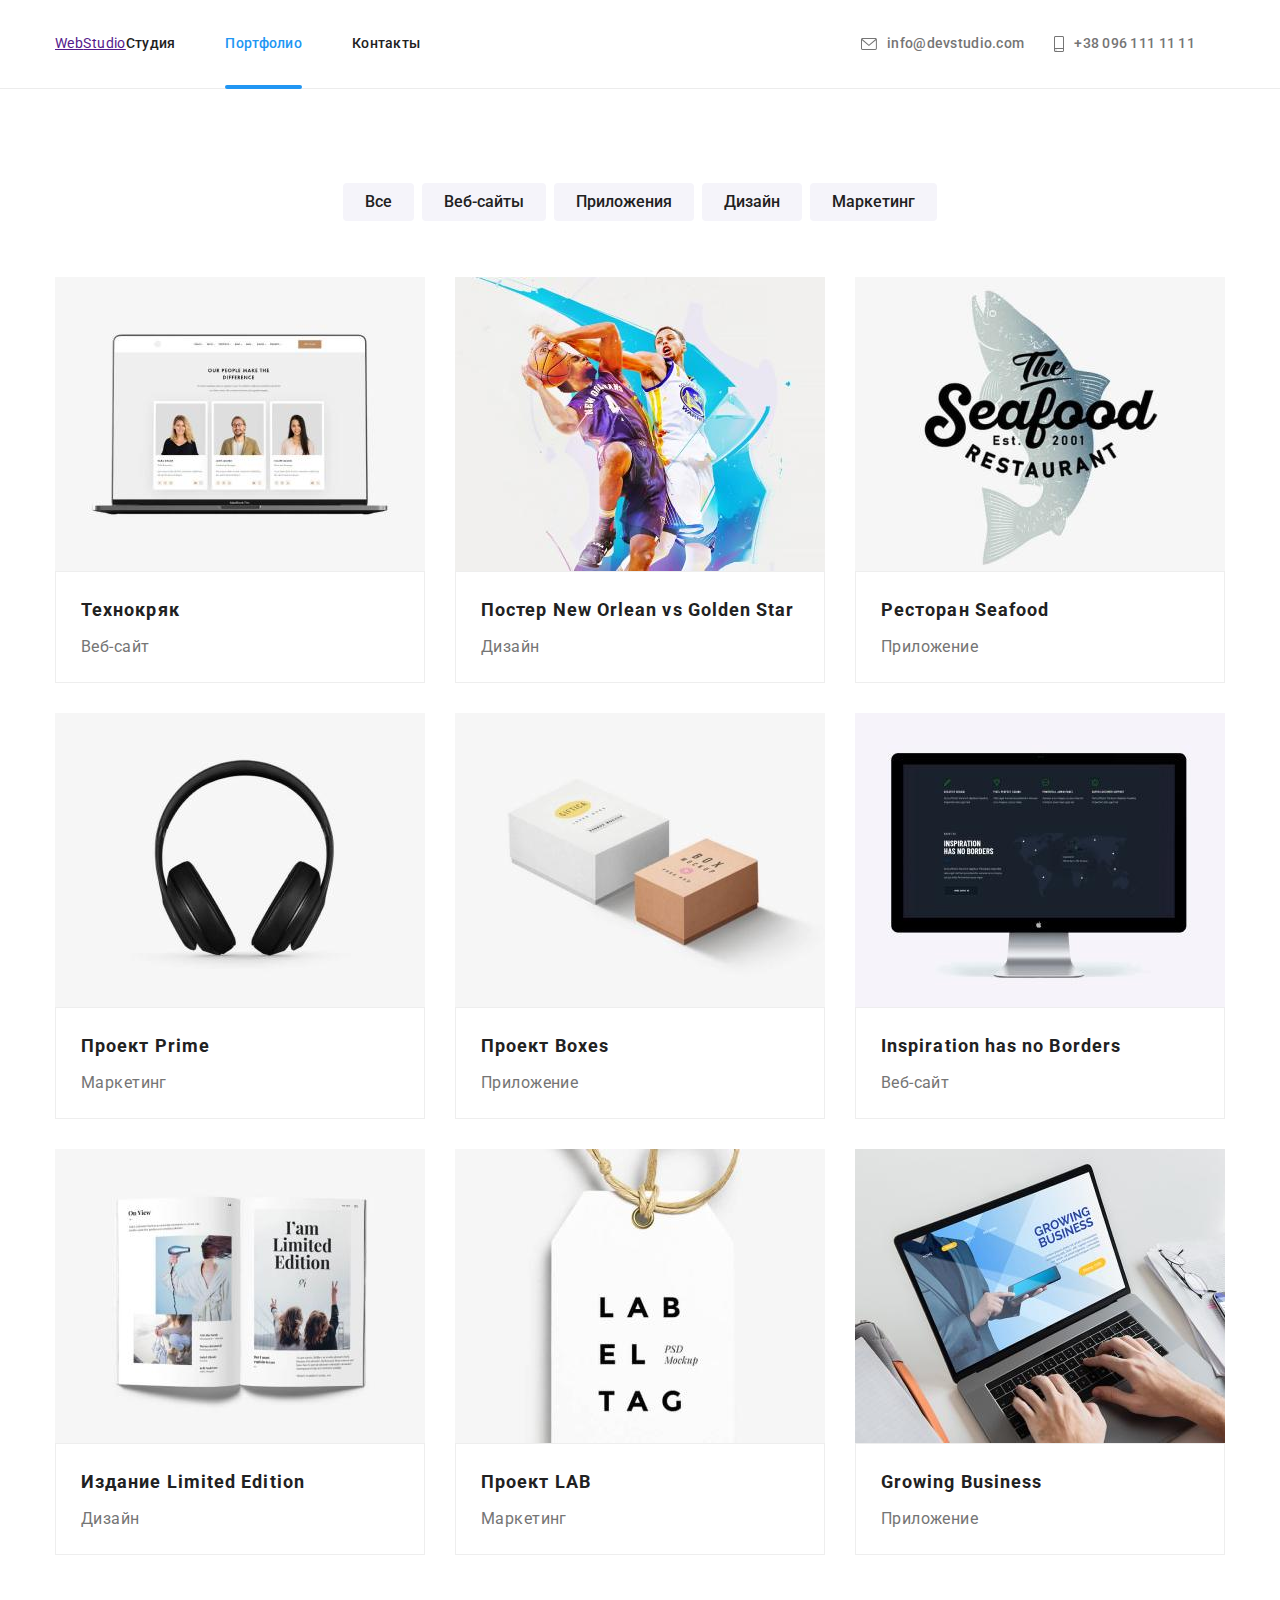
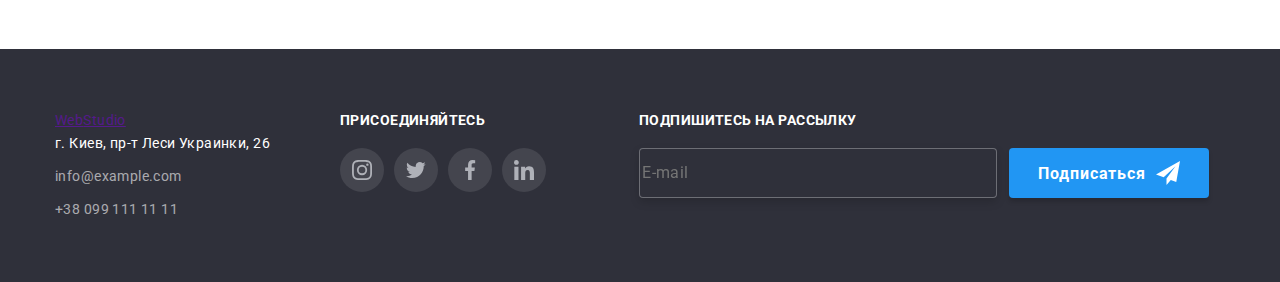
==== commit 37556c72: "дз 7" ====
--- a/portfolio.html
+++ b/portfolio.html
@@ -12,15 +12,14 @@
         href="https://fonts.googleapis.com/css2?family=Raleway:wght@700&family=Roboto:wght@400;500;700;900&display=swap"
         rel="stylesheet">
         <link rel="stylesheet" href="https://cdnjs.cloudflare.com/ajax/libs/modern-normalize/1.1.0/modern-normalize.min.css">
-         <link rel="stylesheet" href="./css/main.min.css">
-        <link rel="stylesheet" href="./css/styles.css">
+       <link rel="stylesheet" href="./css/main.min.css">
 </head>
 
 <body>
     <!--Шапка сайта-->
     <header class="page-header">
     <div class="container header-container">
-        <a href="" class="logo">Web<span class="logo-studio">Studio</span></a>
+        <a href="" class="header-container__logo">Web<span class="header-container__logo-studio">Studio</span></a>
         <nav>
             <ul class="site-nav">
                 <li class="site-nav__item"><a href="./index.html" class="link">Студия</a></li>
@@ -183,7 +182,7 @@
         <div class="container">
             <div class="contact-wrap">
                 <div class="contact-container">
-                    <a href="" class="logo logo-bottom"> Web<span class="logo-white logo-bottom">Studio</span></a>
+                    <a href="" class="header-container__logo contact-container__logo"> Web<span class="contact-container__logo_color_white contact-container__logo">Studio</span></a>
                     <address>
                         <ul class="contact">
                             <li class="contact-item"><a href="" class="contact__footer-address">г. Киев, пр-т Леси Украинки, 26</a> </li>
@@ -195,7 +194,7 @@
                     </address>
                 </div>
                 <div class="soc-container">
-                    <h3 class="title footer-title">присоединяйтесь</h3>
+                    <h3 class="footer-form__title">присоединяйтесь</h3>
                     <ul class="footer-list">
                         <li class="social-list__item footer-soc">
                             <a href="" class="social-list__link footer-link">
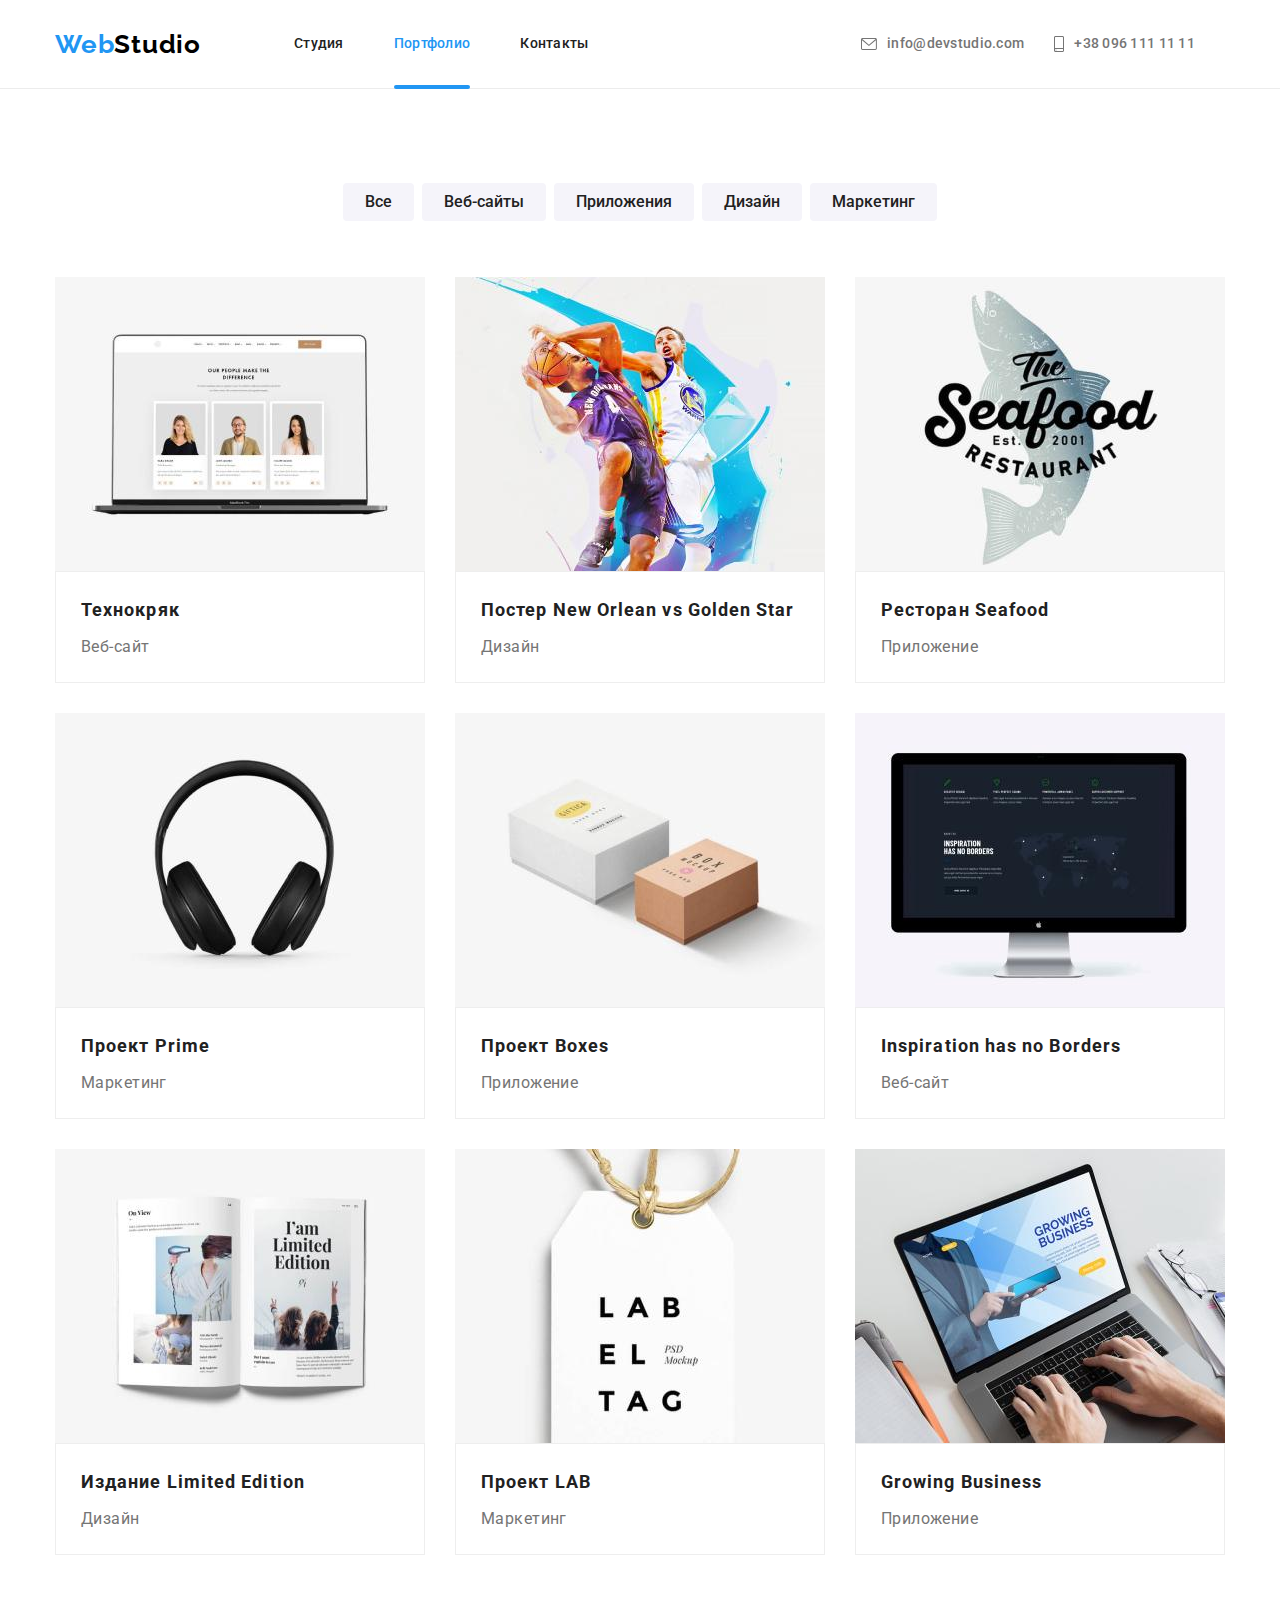
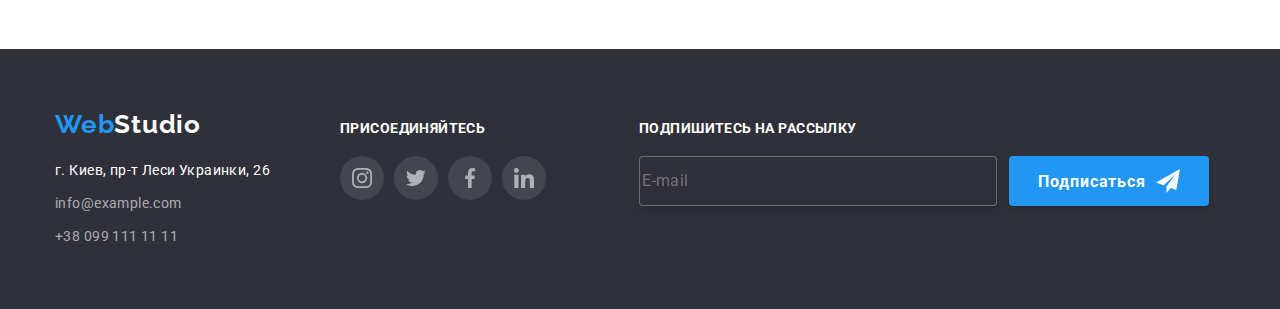
==== commit 159c7df8: "дз 7" ====
--- a/portfolio.html
+++ b/portfolio.html
@@ -19,7 +19,7 @@
     <!--Шапка сайта-->
     <header class="page-header">
     <div class="container header-container">
-        <a href="" class="header-container__logo">Web<span class="header-container__logo-studio">Studio</span></a>
+        <a href=""class="header-container__logo">Web<span class="header-container__logo-studio">Studio</span></a>
         <nav>
             <ul class="site-nav">
                 <li class="site-nav__item"><a href="./index.html" class="link">Студия</a></li>
--- a/css/main.min.css
+++ b/css/main.min.css
@@ -1,2 +1,2 @@
-h1,h2,h3,p{padding:0;margin:0}ul{list-style:none;padding:0;margin:0;marker:none}body{background-color:var(--basic-bg-color);color:var(--basic-text-color);font-family:roboto, sans-serif;font-weight:400;font-size:14px;line-height:1.71;letter-spacing:0.03em}:root{--basic-text-color: #757575;--text-color: #212121;--accent-color: #2196f3;--basic-bg-color: #ffffff;--secondary-bg-color: #f5f4fa;--bg-color: #2f303a;--text-white-color: #ffffff;--card-set-marg: 30px}.visually-hidden{position:absolute;clip:rect(0 0 0 0);width:1px;height:1px;margin:-1px}.container{width:1200px;padding-left:15px;padding-right:15px;margin:0 auto}.section{padding-top:94px;padding-bottom:94px}.button{display:flex;border-radius:4px;margin-top:0;justify-content:center;align-items:center;font-family:inherit;font-size:16px;cursor:pointer;border:transparent}img{display:block;max-width:100%;height:auto}.link{color:var(--text-color);text-decoration:none;font-weight:500;line-height:1.14;letter-spacing:0.02em}.section-title{color:var(--text-color);font-weight:700;font-size:36px;line-height:1.17;margin-bottom:50px;text-align:center}.social-list__item{width:44px;height:44px}.social-list__item+.social-list__item{margin-left:10px}.social-list__link{width:100%;height:100%;border-radius:50%;background-color:var(--basic-bg-color);display:flex;justify-content:center;align-items:center;fill:#afb1b8;transition-property:background-color;transition-duration:250ms;transition-timing-function:cubic-bezier(0.4, 0, 0.2, 1)}.social-list__link:hover,.social-list__link:focus{background-color:var(--accent-color)}.social-list__icon{transition-property:fill;transition-duration:250ms;transition-timing-function:cubic-bezier(0.4, 0, 0.2, 1)}.social-list__link:hover .social-list__icon,.social-list__link:focus .social-list__icon{fill:var(--basic-bg-color)}.social-list{display:flex;justify-content:center}.logo{display:block;color:var(--accent-color);text-decoration:none;font-family:Raleway, sans-serif;font-weight:700;font-size:26px;line-height:1.19;letter-spacing:0.03em;margin-right:93px}.logo-studio{color:#000000}.logo-white{color:var(--text-white-color)}.logo-bottom{margin-right:0;margin-bottom:20px}.header-container{display:flex;align-items:center}.page-header{border-bottom:1px solid #ececec}.site-nav__item{padding-top:32px;padding-bottom:32px;position:relative}.site-nav__item:not(:last-child){margin-right:50px}.site-nav{display:flex;align-items:center}.site-nav .link::after{position:absolute;display:block;content:'';width:100%;height:4px;background-color:var(--accent-color);border-radius:2px;bottom:-1px;opacity:0;transition-property:opasity;transition-duration:250ms;transition-timing-function:cubic-bezier(0.4, 0, 0.2, 1)}.site-nav .link:hover::after{opacity:1}.site-nav .link{transition-property:color;transition-duration:250ms;transition-timing-function:cubic-bezier(0.4, 0, 0.2, 1)}.site-nav .link:hover,.site-nav .link:focus{color:var(--accent-color)}.site-nav .link.current{color:var(--accent-color)}.site-nav .link.current::after{position:absolute;display:block;content:'';width:100%;height:4px;background-color:var(--accent-color);border-radius:2px;bottom:-1px;opacity:1}.auth-nav{display:flex;margin-left:auto;align-items:center}.auth-nav .link{display:flex;justify-content:center;align-items:center;color:var(--basic-text-color);margin-right:30px;transition-property:color;transition-duration:250ms;transition-timing-function:cubic-bezier(0.4, 0, 0.2, 1)}.auth-nav .link:hover,.auth-nav .link:focus{color:var(--accent-color)}.auth-nav__envelop{fill:var(--basic-text-color);margin-right:10px;transition-property:fill;transition-duration:250ms;transition-timing-function:cubic-bezier(0.4, 0, 0.2, 1)}.auth-nav .link:hover .auth-nav__envelop,.auth-nav .link:focus .auth-nav__envelop{fill:var(--accent-color)}.auth-nav__smart{fill:var(--basic-text-color);margin-right:10px;transition-property:fill;transition-duration:250ms;transition-timing-function:cubic-bezier(0.4, 0, 0.2, 1)}.auth-nav .link:hover .auth-nav__smart,.auth-nav .link:focus .auth-nav__smart{fill:var(--accent-color)}.backdrop{position:fixed;top:0;width:100vw;height:100vh;background:rgba(0,0,0,0.2);display:flex;justify-content:center;align-items:center;transition-property:opacity, visibility;transition-duration:250ms;transition-timing-function:cubic-bezier(0.4, 0, 0.2, 1)}.backdrop.is-hidden{opacity:0;visibility:hidden;pointer-events:none}.backdrop.is-hidden .modal{transform:translate(50px) rotate(90deg)}.modal{position:relative;top:221px 536px;width:528px;min-height:581px;padding:40px;background-color:var(--basic-bg-color);box-shadow:0px 1px 3px rgba(0,0,0,0.12),0px 1px 1px rgba(0,0,0,0.14),0px 2px 1px rgba(0,0,0,0.2);border-radius:4px;transform:translate(50px) rotate(0deg);transition-property:transform;transition-duration:250ms;transition-timing-function:cubic-bezier(0.4, 0, 0.2, 1)}.btn{position:absolute;display:flex;justify-content:center;align-items:center;width:30px;height:30px;top:8px;right:8px;background:var(--basic-bg-color);border:1px solid rgba(0,0,0,0.1);box-sizing:border-box;border-radius:50%;transition:fill 250ms cubic-bezier(0.4, 0, 0.2, 1)}.btn:focus{fill:var(--accent-color)}.modal-title{font-weight:700;font-size:20px;line-height:1.15;text-align:center;letter-spacing:0.03em;color:var(--text-color);margin-bottom:12px}.input-label{display:block;font-size:12px;line-height:1.17;letter-spacing:0.01em;color:var(--basic-text-color);margin-bottom:4px}.modal-input{width:100%;height:40px;border:1px solid rgba(33,33,33,0.2);border-radius:4px;padding-left:40px;padding-right:15px;outline:none;transition:border-color 250ms cubic-bezier(0.4, 0, 0.2, 1)}.modal-input:focus{border-color:var(--accent-color)}.input-form{display:block;position:relative;margin-bottom:10px}.text{margin-bottom:20px}.input-icon{position:absolute;left:12px;top:50%;transform:translateY(-50%);transition:fill 250ms cubic-bezier(0.4, 0, 0.2, 1)}.modal-input:focus+.input-icon{fill:var(--accent-color)}.modal-text{font-size:12px;line-height:1.67;letter-spacing:0.01em;color:rgba(117,117,117,0.5);width:100%;height:120px;padding:12px 16px;resize:none}.checkbox-text{display:flex;line-height:1.71;justify-content:center;align-items:center;margin-bottom:30px}.checkbox-text span{display:flex;justify-content:center;align-items:center;width:16px;height:15px;border:2px solid #212121;border-radius:2px;margin-right:9px;fill:var(--basic-bg-color)}.modal-checkbox:checked+.checkbox-text span{background-color:var(--accent-color);border:none}.modal-link{color:var(--accent-color)}.button-modal{margin:0 auto;transition-property:background-color;transition-duration:250ms;transition-timing-function:cubic-bezier(0.4, 0, 0.2, 1)}.button-modal:hover,.button-modal:focus{background-color:#188ce8}.hero{padding-top:200px;padding-bottom:200px;background-color:var(--bg-color);text-align:center;background-image:linear-gradient(to right, rgba(47,48,58,0.4), rgba(47,48,58,0.4)),url(../images/hero.jpg);max-width:1600px;max-height:600px;margin-left:auto;margin-right:auto;background-position:center;background-repeat:no-repeat;background-size:cover}.hero__title{color:var(--text-white-color);font-weight:900;font-size:44px;line-height:1.36;letter-spacing:0.06em;text-transform:uppercase;margin:0 auto;max-width:696px;margin-bottom:30px}.primary{background-color:var(--accent-color);color:var(--text-white-color);font-weight:700;line-height:1.87;padding:10px 32px;min-width:200px;margin:0 auto;text-transform:uppercase;letter-spacing:0.06em;box-shadow:0px 4px 4px rgba(0,0,0,0.15);transition-property:color, background-color;transition-duration:250ms;transition-timing-function:cubic-bezier(0.4, 0, 0.2, 1)}.button .primary:hover,.button .primary:focus{background-color:var(--accent-color);color:var(--text-white-color)}.feature-items{display:flex}.feature-items__content:not(:last-child){margin-right:var(--card-set-marg);max-width:270px}.icons-item{display:flex;justify-content:center;align-items:center;max-width:270px;min-height:120px;margin-bottom:30px;background-color:var(--secondary-bg-color);border-radius:4px}.icons-item__feature{width:70px;height:70px;transition-property:fill;transition-duration:250ms;transition-timing-function:cubic-bezier(0.4, 0, 0.2, 1)}.icons-item__feature:hover{fill:var(--accent-color)}.feature-items .title{color:var(--text-color);font-weight:700;font-size:inherit;line-height:1.14;text-transform:uppercase;margin-bottom:10px}.section-work{padding-top:0}.work{display:flex;margin-left:calc(-1 * var(--card-set-marg))}.work__items{position:relative;flex-basis:calc(100% / 3 - var(--card-set-marg));margin-left:var(--card-set-marg)}.label{position:absolute;bottom:0;padding-top:27px;padding-bottom:27px;width:100%;font-weight:700;line-height:1.14;text-align:center;background-color:rgba(47,48,58,0.8);color:var(--text-white-color);text-transform:uppercase}.team{background-color:var(--secondary-bg-color)}.team-items{display:flex;margin-left:calc(-1 * var(--card-set-marg))}.team-items__card{flex-basis:calc(100% / 4 - var(--card-set-marg));margin-left:var(--card-set-marg);overflow:hidden;background-color:var(--basic-bg-color);box-shadow:0px 1px 3px rgba(0,0,0,0.12),0px 1px 1px rgba(0,0,0,0.14),0px 2px 1px rgba(0,0,0,0.2);border-radius:0px 0px 4px 4px}.team-items .title{color:var(--text-color);font-weight:500;font-size:16px;line-height:1.18;text-align:center;margin-bottom:10px}.team-items .text{color:var(--text-color);font-size:16px;line-height:1.18;text-align:center;margin-bottom:16px}.card-bottom{padding-top:var(--card-set-marg);padding-bottom:var(--card-set-marg)}.client-list{display:flex;justify-content:center}.client-list__logo{width:170px;height:92px;border:1px solid #afb1b8;box-sizing:border-box;border-radius:4px;transition-property:border;transition-duration:250ms;transition-timing-function:cubic-bezier(0.4, 0, 0.2, 1)}.client-list__logo:hover,.client-list__logo:focus{border:1px solid var(--accent-color)}.client-list__link{width:100%;height:100%;display:flex;justify-content:center;align-items:center;fill:#afb1b8}.client-list__icon{transition-property:fill;transition-duration:250ms;transition-timing-function:cubic-bezier(0.4, 0, 0.2, 1)}.client-list__link:hover .client-list__icon,.client-list__link:focus .client-list__icon{fill:var(--accent-color)}.client-list__logo+.client-list__logo{margin-left:30px}.footer{background-color:var(--bg-color);line-height:1.71;padding-top:60px;padding-bottom:60px}.contact-wrap{display:flex;align-items:baseline}.contact-container{max-width:231px;margin-right:70px}.soc-container{max-width:206px;margin-right:93px}.contact-item:not(:last-child){margin-bottom:9px}.contact__footer-address{color:var(--text-white-color);text-decoration:none;font-style:normal;transition:color 250ms cubic-bezier(0.4, 0, 0.2, 1)}.contact__footer-address:hover,.contact__footer-address:focus{color:var(--accent-color)}.contact__footer-contacts{color:rgba(255,255,255,0.6);text-decoration:none;font-style:normal;transition:color 250ms cubic-bezier(0.4, 0, 0.2, 1)}.contact__footer-contacts:hover,.contact__footer-contacts:focus{color:var(--accent-color)}.footer-list{display:flex;justify-content:center;align-items:center}.footer-form__title{font-style:normal;font-weight:700;font-size:14px;line-height:1.14;color:var(--text-white-color);text-transform:uppercase;margin-bottom:20px}.footer-link{background:rgba(255,255,255,0.1)}.container-footer{display:flex}.form-set{display:flex;width:570px}.form-set__email{width:358px;min-height:50px;margin-right:12px;background-color:var(--bg-color);border:1px solid rgba(255,255,255,0.3);filter:drop-shadow(0px 4px 4px rgba(0,0,0,0.15));border-radius:4px;color:rgba(255,255,255,0.6);font-size:16px;line-height:1.25;letter-spacing:0.03em}.form-set__button{width:200px;min-height:50px;font-weight:700;line-height:1.87;letter-spacing:0.06em;background-color:var(--accent-color);color:var(--text-white-color);box-shadow:0px 4px 4px rgba(0,0,0,0.15);border-radius:4px}.form-set__icon-send{width:24px;height:24px;margin-left:10px;fill:var(--basic-bg-color)}.filter-item:not(:last-child){margin-right:8px}.filter{margin-bottom:56px}.secondary{background-color:var(--secondary-bg-color);color:var(--text-color);font-weight:500;line-height:1.62;padding:6px 22px;transition-property:box-shadow, background-color, color;transition-duration:250ms;transition-timing-function:cubic-bezier(0.4, 0, 0.2, 1)}.button .secondary:hover,.button .secondary:focus{background-color:var(--accent-color);color:var(--text-white-color);box-shadow:0px 3px 1px rgba(0,0,0,0.1),0px 1px 2px rgba(0,0,0,0.08),0px 2px 2px rgba(0,0,0,0.12)}.button .secondary .current{background-color:var(--accent-color);color:var(--text-white-color);max-width:73px;box-shadow:0px 3px 1px rgba(0,0,0,0.1),0px 1px 2px rgba(0,0,0,0.08),0px 2px 2px rgba(0,0,0,0.12)}.button .secondary .web{max-width:128px}.button .secondary .application{max-width:145px}.button .secondary .desing{max-width:103px}.button .secondary .marketing{max-width:130px}.images-items{display:flex;flex-wrap:wrap;margin-left:calc(-1 * var(--card-set-marg));margin-top:calc(-1 * var(--card-set-marg));color:var(--basic-text-color);font-size:16px;line-height:1.87}.images-items-title{color:var(--text-color);font-family:inherit;font-weight:700;font-size:18px;line-height:2;letter-spacing:0.06em;margin-bottom:4px}.card-set{flex-basis:calc(100% / 3 - var(--card-set-marg));margin-left:var(--card-set-marg);margin-top:var(--card-set-marg)}.link-portfolio{display:block;text-decoration:none;color:var(--basic-text-color);transition-property:box-shadow;transition-duration:250ms;transition-timing-function:cubic-bezier(0.4, 0, 0.2, 1)}.link-portfolio:hover,.link-portfolio:focus{box-shadow:0px 1px 1px rgba(0,0,0,0.12),0px 4px 4px rgba(0,0,0,0.06),1px 4px 6px rgba(0,0,0,0.16)}.portfolio-bottom{padding:20px 25px 20px 25px;background:var(--basic-bg-color);border:1px solid #eeeeee;box-sizing:border-box}.overlay{position:relative;overflow:hidden}.text-overlay{position:absolute;font-size:18px;line-height:1.56;color:var(--text-white-color);background:rgba(33,150,243,0.9);top:0;height:100%;padding:63px 24px;transform:translateY(100%);transition-property:transform;transition-duration:250ms;transition-timing-function:cubic-bezier(0.4, 0, 0.2, 1)}.link-portfolio:hover .text-overlay,.link-portfolio:focus .text-overlay{transform:translate(0)}
+h1,h2,h3,p{padding:0;margin:0}ul{list-style:none;padding:0;margin:0;marker:none}body{background-color:var(--basic-bg-color);color:var(--basic-text-color);font-family:roboto, sans-serif;font-weight:400;font-size:14px;line-height:1.71;letter-spacing:0.03em}:root{--basic-text-color: #757575;--text-color: #212121;--accent-color: #2196f3;--basic-bg-color: #ffffff;--secondary-bg-color: #f5f4fa;--bg-color: #2f303a;--text-white-color: #ffffff;--card-set-marg: 30px}.visually-hidden{position:absolute;clip:rect(0 0 0 0);width:1px;height:1px;margin:-1px}.container{width:1200px;padding-left:15px;padding-right:15px;margin:0 auto}.section{padding-top:94px;padding-bottom:94px}.button{display:flex;border-radius:4px;margin-top:0;justify-content:center;align-items:center;font-family:inherit;font-size:16px;cursor:pointer;border:transparent}img{display:block;max-width:100%;height:auto}.link{color:var(--text-color);text-decoration:none;font-weight:500;line-height:1.14;letter-spacing:0.02em}.section-title{color:var(--text-color);font-weight:700;font-size:36px;line-height:1.17;margin-bottom:50px;text-align:center}.social-list__item{width:44px;height:44px}.social-list__item+.social-list__item{margin-left:10px}.social-list__link{width:100%;height:100%;border-radius:50%;background-color:var(--basic-bg-color);display:flex;justify-content:center;align-items:center;fill:#afb1b8;transition-property:background-color;transition-duration:250ms;transition-timing-function:cubic-bezier(0.4, 0, 0.2, 1)}.social-list__link:hover,.social-list__link:focus{background-color:var(--accent-color)}.social-list__icon{transition-property:fill;transition-duration:250ms;transition-timing-function:cubic-bezier(0.4, 0, 0.2, 1)}.social-list__link:hover .social-list__icon,.social-list__link:focus .social-list__icon{fill:var(--basic-bg-color)}.social-list{display:flex;justify-content:center}.header-container__logo{display:block;color:var(--accent-color);text-decoration:none;font-family:Raleway, sans-serif;font-weight:700;font-size:26px;line-height:1.19;letter-spacing:0.03em;margin-right:93px}.header-container__logo-studio{color:#000000}.contact-container__logo_color_white{color:var(--text-white-color)}.contact-container__logo{margin-right:0;margin-bottom:20px}.header-container{display:flex;align-items:center}.page-header{border-bottom:1px solid #ececec}.site-nav{display:flex;align-items:center}.site-nav .link::after{position:absolute;display:block;content:'';width:100%;height:4px;background-color:var(--accent-color);border-radius:2px;bottom:-1px;opacity:0;transition-property:opasity;transition-duration:250ms;transition-timing-function:cubic-bezier(0.4, 0, 0.2, 1)}.site-nav .link:hover::after{opacity:1}.site-nav .link{transition-property:color;transition-duration:250ms;transition-timing-function:cubic-bezier(0.4, 0, 0.2, 1)}.site-nav .link:hover,.site-nav .link:focus{color:var(--accent-color)}.site-nav .link.current{color:var(--accent-color)}.site-nav .link.current::after{position:absolute;display:block;content:'';width:100%;height:4px;background-color:var(--accent-color);border-radius:2px;bottom:-1px;opacity:1}.site-nav__item{padding-top:32px;padding-bottom:32px;position:relative}.site-nav__item:not(:last-child){margin-right:50px}.auth-nav{display:flex;margin-left:auto;align-items:center}.auth-nav .link{display:flex;justify-content:center;align-items:center;color:var(--basic-text-color);margin-right:30px;transition-property:color;transition-duration:250ms;transition-timing-function:cubic-bezier(0.4, 0, 0.2, 1)}.auth-nav .link:hover,.auth-nav .link:focus{color:var(--accent-color)}.auth-nav__envelop{fill:var(--basic-text-color);margin-right:10px;transition-property:fill;transition-duration:250ms;transition-timing-function:cubic-bezier(0.4, 0, 0.2, 1)}.auth-nav .link:hover .auth-nav__envelop,.auth-nav .link:focus .auth-nav__envelop{fill:var(--accent-color)}.auth-nav__smart{fill:var(--basic-text-color);margin-right:10px;transition-property:fill;transition-duration:250ms;transition-timing-function:cubic-bezier(0.4, 0, 0.2, 1)}.auth-nav .link:hover .auth-nav__smart,.auth-nav .link:focus .auth-nav__smart{fill:var(--accent-color)}.backdrop{position:fixed;top:0;width:100vw;height:100vh;background:rgba(0,0,0,0.2);display:flex;justify-content:center;align-items:center;transition-property:opacity, visibility;transition-duration:250ms;transition-timing-function:cubic-bezier(0.4, 0, 0.2, 1)}.backdrop.is-hidden{opacity:0;visibility:hidden;pointer-events:none}.backdrop.is-hidden .modal{transform:translate(50px) rotate(90deg)}.modal{position:relative;top:221px 536px;width:528px;min-height:581px;padding:40px;background-color:var(--basic-bg-color);box-shadow:0px 1px 3px rgba(0,0,0,0.12),0px 1px 1px rgba(0,0,0,0.14),0px 2px 1px rgba(0,0,0,0.2);border-radius:4px;transform:translate(50px) rotate(0deg);transition-property:transform;transition-duration:250ms;transition-timing-function:cubic-bezier(0.4, 0, 0.2, 1)}.btn{position:absolute;display:flex;justify-content:center;align-items:center;width:30px;height:30px;top:8px;right:8px;background:var(--basic-bg-color);border:1px solid rgba(0,0,0,0.1);box-sizing:border-box;border-radius:50%;transition:fill 250ms cubic-bezier(0.4, 0, 0.2, 1)}.btn:focus{fill:var(--accent-color)}.modal-title{font-weight:700;font-size:20px;line-height:1.15;text-align:center;letter-spacing:0.03em;color:var(--text-color);margin-bottom:12px}.input-label{display:block;font-size:12px;line-height:1.17;letter-spacing:0.01em;color:var(--basic-text-color);margin-bottom:4px}.modal-input{width:100%;height:40px;border:1px solid rgba(33,33,33,0.2);border-radius:4px;padding-left:40px;padding-right:15px;outline:none;transition:border-color 250ms cubic-bezier(0.4, 0, 0.2, 1)}.modal-input:focus{border-color:var(--accent-color)}.input-form{display:block;position:relative;margin-bottom:10px}.text{margin-bottom:20px}.input-icon{position:absolute;left:12px;top:50%;transform:translateY(-50%);transition:fill 250ms cubic-bezier(0.4, 0, 0.2, 1)}.modal-input:focus+.input-icon{fill:var(--accent-color)}.modal-text{font-size:12px;line-height:1.67;letter-spacing:0.01em;color:rgba(117,117,117,0.5);width:100%;height:120px;padding:12px 16px;resize:none}.checkbox-text{display:flex;line-height:1.71;justify-content:center;align-items:center;margin-bottom:30px}.checkbox-text span{display:flex;justify-content:center;align-items:center;width:16px;height:15px;border:2px solid #212121;border-radius:2px;margin-right:9px;fill:var(--basic-bg-color)}.modal-checkbox:checked+.checkbox-text span{background-color:var(--accent-color);border:none}.modal-link{color:var(--accent-color)}.button-modal{margin:0 auto;transition-property:background-color;transition-duration:250ms;transition-timing-function:cubic-bezier(0.4, 0, 0.2, 1)}.button-modal:hover,.button-modal:focus{background-color:#188ce8}.hero{padding-top:200px;padding-bottom:200px;background-color:var(--bg-color);text-align:center;background-image:linear-gradient(to right, rgba(47,48,58,0.4), rgba(47,48,58,0.4)),url(../images/hero.jpg);max-width:1600px;max-height:600px;margin-left:auto;margin-right:auto;background-position:center;background-repeat:no-repeat;background-size:cover}.hero__title{color:var(--text-white-color);font-weight:900;font-size:44px;line-height:1.36;letter-spacing:0.06em;text-transform:uppercase;margin:0 auto;max-width:696px;margin-bottom:30px}.primary{background-color:var(--accent-color);color:var(--text-white-color);font-weight:700;line-height:1.87;padding:10px 32px;min-width:200px;margin:0 auto;text-transform:uppercase;letter-spacing:0.06em;box-shadow:0px 4px 4px rgba(0,0,0,0.15);transition-property:color, background-color;transition-duration:250ms;transition-timing-function:cubic-bezier(0.4, 0, 0.2, 1)}.button .primary:hover,.button .primary:focus{background-color:var(--accent-color);color:var(--text-white-color)}.feature-items{display:flex}.feature-items__content:not(:last-child){margin-right:var(--card-set-marg);max-width:270px}.icons-item{display:flex;justify-content:center;align-items:center;max-width:270px;min-height:120px;margin-bottom:30px;background-color:var(--secondary-bg-color);border-radius:4px}.icons-item__pic{width:70px;height:70px;transition-property:fill;transition-duration:250ms;transition-timing-function:cubic-bezier(0.4, 0, 0.2, 1)}.icons-item__pic:hover{fill:var(--accent-color)}.feature-items .title{color:var(--text-color);font-weight:700;font-size:inherit;line-height:1.14;text-transform:uppercase;margin-bottom:10px}.section-work{padding-top:0}.work{display:flex;margin-left:calc(-1 * var(--card-set-marg))}.work__item{position:relative;flex-basis:calc(100% / 3 - var(--card-set-marg));margin-left:var(--card-set-marg)}.label{position:absolute;bottom:0;padding-top:27px;padding-bottom:27px;width:100%;font-weight:700;line-height:1.14;text-align:center;background-color:rgba(47,48,58,0.8);color:var(--text-white-color);text-transform:uppercase}.team{background-color:var(--secondary-bg-color)}.team-items{display:flex;margin-left:calc(-1 * var(--card-set-marg))}.team-items__card{flex-basis:calc(100% / 4 - var(--card-set-marg));margin-left:var(--card-set-marg);overflow:hidden;background-color:var(--basic-bg-color);box-shadow:0px 1px 3px rgba(0,0,0,0.12),0px 1px 1px rgba(0,0,0,0.14),0px 2px 1px rgba(0,0,0,0.2);border-radius:0px 0px 4px 4px}.team-items .title{color:var(--text-color);font-weight:500;font-size:16px;line-height:1.18;text-align:center;margin-bottom:10px}.team-items .text{color:var(--text-color);font-size:16px;line-height:1.18;text-align:center;margin-bottom:16px}.card-bottom{padding-top:var(--card-set-marg);padding-bottom:var(--card-set-marg)}.client-list{display:flex;justify-content:center}.client-list__logo{width:170px;height:92px;border:1px solid #afb1b8;box-sizing:border-box;border-radius:4px;transition-property:border;transition-duration:250ms;transition-timing-function:cubic-bezier(0.4, 0, 0.2, 1)}.client-list__logo:hover,.client-list__logo:focus{border:1px solid var(--accent-color)}.client-list__link{width:100%;height:100%;display:flex;justify-content:center;align-items:center;fill:#afb1b8}.client-list__icon{transition-property:fill;transition-duration:250ms;transition-timing-function:cubic-bezier(0.4, 0, 0.2, 1)}.client-list__link:hover .client-list__icon,.client-list__link:focus .client-list__icon{fill:var(--accent-color)}.client-list__logo+.client-list__logo{margin-left:30px}.footer{background-color:var(--bg-color);line-height:1.71;padding-top:60px;padding-bottom:60px}.contact-wrap{display:flex;align-items:baseline}.contact-container{max-width:231px;margin-right:70px}.soc-container{max-width:206px;margin-right:93px}.contact-item:not(:last-child){margin-bottom:9px}.contact__footer-address{color:var(--text-white-color);text-decoration:none;font-style:normal;transition:color 250ms cubic-bezier(0.4, 0, 0.2, 1)}.contact__footer-address:hover,.contact__footer-address:focus{color:var(--accent-color)}.contact__footer-contacts{color:rgba(255,255,255,0.6);text-decoration:none;font-style:normal;transition:color 250ms cubic-bezier(0.4, 0, 0.2, 1)}.contact__footer-contacts:hover,.contact__footer-contacts:focus{color:var(--accent-color)}.footer-list{display:flex;justify-content:center;align-items:center}.footer-form__title{font-style:normal;font-weight:700;font-size:14px;line-height:1.14;color:var(--text-white-color);text-transform:uppercase;margin-bottom:20px}.footer-link{background:rgba(255,255,255,0.1)}.container-footer{display:flex}.form-set{display:flex;width:570px}.form-set__email{width:358px;min-height:50px;margin-right:12px;background-color:var(--bg-color);border:1px solid rgba(255,255,255,0.3);filter:drop-shadow(0px 4px 4px rgba(0,0,0,0.15));border-radius:4px;color:rgba(255,255,255,0.6);font-size:16px;line-height:1.25;letter-spacing:0.03em}.form-set__button{width:200px;min-height:50px;font-weight:700;line-height:1.87;letter-spacing:0.06em;background-color:var(--accent-color);color:var(--text-white-color);box-shadow:0px 4px 4px rgba(0,0,0,0.15);border-radius:4px}.form-set__icon-send{width:24px;height:24px;margin-left:10px;fill:var(--basic-bg-color)}.filter-item:not(:last-child){margin-right:8px}.filter{margin-bottom:56px}.secondary{background-color:var(--secondary-bg-color);color:var(--text-color);font-weight:500;line-height:1.62;padding:6px 22px;transition-property:box-shadow, background-color, color;transition-duration:250ms;transition-timing-function:cubic-bezier(0.4, 0, 0.2, 1)}.button .secondary:hover,.button .secondary:focus{background-color:var(--accent-color);color:var(--text-white-color);box-shadow:0px 3px 1px rgba(0,0,0,0.1),0px 1px 2px rgba(0,0,0,0.08),0px 2px 2px rgba(0,0,0,0.12)}.button .secondary .current{background-color:var(--accent-color);color:var(--text-white-color);max-width:73px;box-shadow:0px 3px 1px rgba(0,0,0,0.1),0px 1px 2px rgba(0,0,0,0.08),0px 2px 2px rgba(0,0,0,0.12)}.button .secondary .web{max-width:128px}.button .secondary .application{max-width:145px}.button .secondary .desing{max-width:103px}.button .secondary .marketing{max-width:130px}.images-items{display:flex;flex-wrap:wrap;margin-left:calc(-1 * var(--card-set-marg));margin-top:calc(-1 * var(--card-set-marg));color:var(--basic-text-color);font-size:16px;line-height:1.87}.images-items-title{color:var(--text-color);font-family:inherit;font-weight:700;font-size:18px;line-height:2;letter-spacing:0.06em;margin-bottom:4px}.card-set{flex-basis:calc(100% / 3 - var(--card-set-marg));margin-left:var(--card-set-marg);margin-top:var(--card-set-marg)}.link-portfolio{display:block;text-decoration:none;color:var(--basic-text-color);transition-property:box-shadow;transition-duration:250ms;transition-timing-function:cubic-bezier(0.4, 0, 0.2, 1)}.link-portfolio:hover,.link-portfolio:focus{box-shadow:0px 1px 1px rgba(0,0,0,0.12),0px 4px 4px rgba(0,0,0,0.06),1px 4px 6px rgba(0,0,0,0.16)}.portfolio-bottom{padding:20px 25px 20px 25px;background:var(--basic-bg-color);border:1px solid #eeeeee;box-sizing:border-box}.overlay{position:relative;overflow:hidden}.text-overlay{position:absolute;font-size:18px;line-height:1.56;color:var(--text-white-color);background:rgba(33,150,243,0.9);top:0;height:100%;padding:63px 24px;transform:translateY(100%);transition-property:transform;transition-duration:250ms;transition-timing-function:cubic-bezier(0.4, 0, 0.2, 1)}.link-portfolio:hover .text-overlay,.link-portfolio:focus .text-overlay{transform:translate(0)}
 /*# sourceMappingURL=main.min.css.map */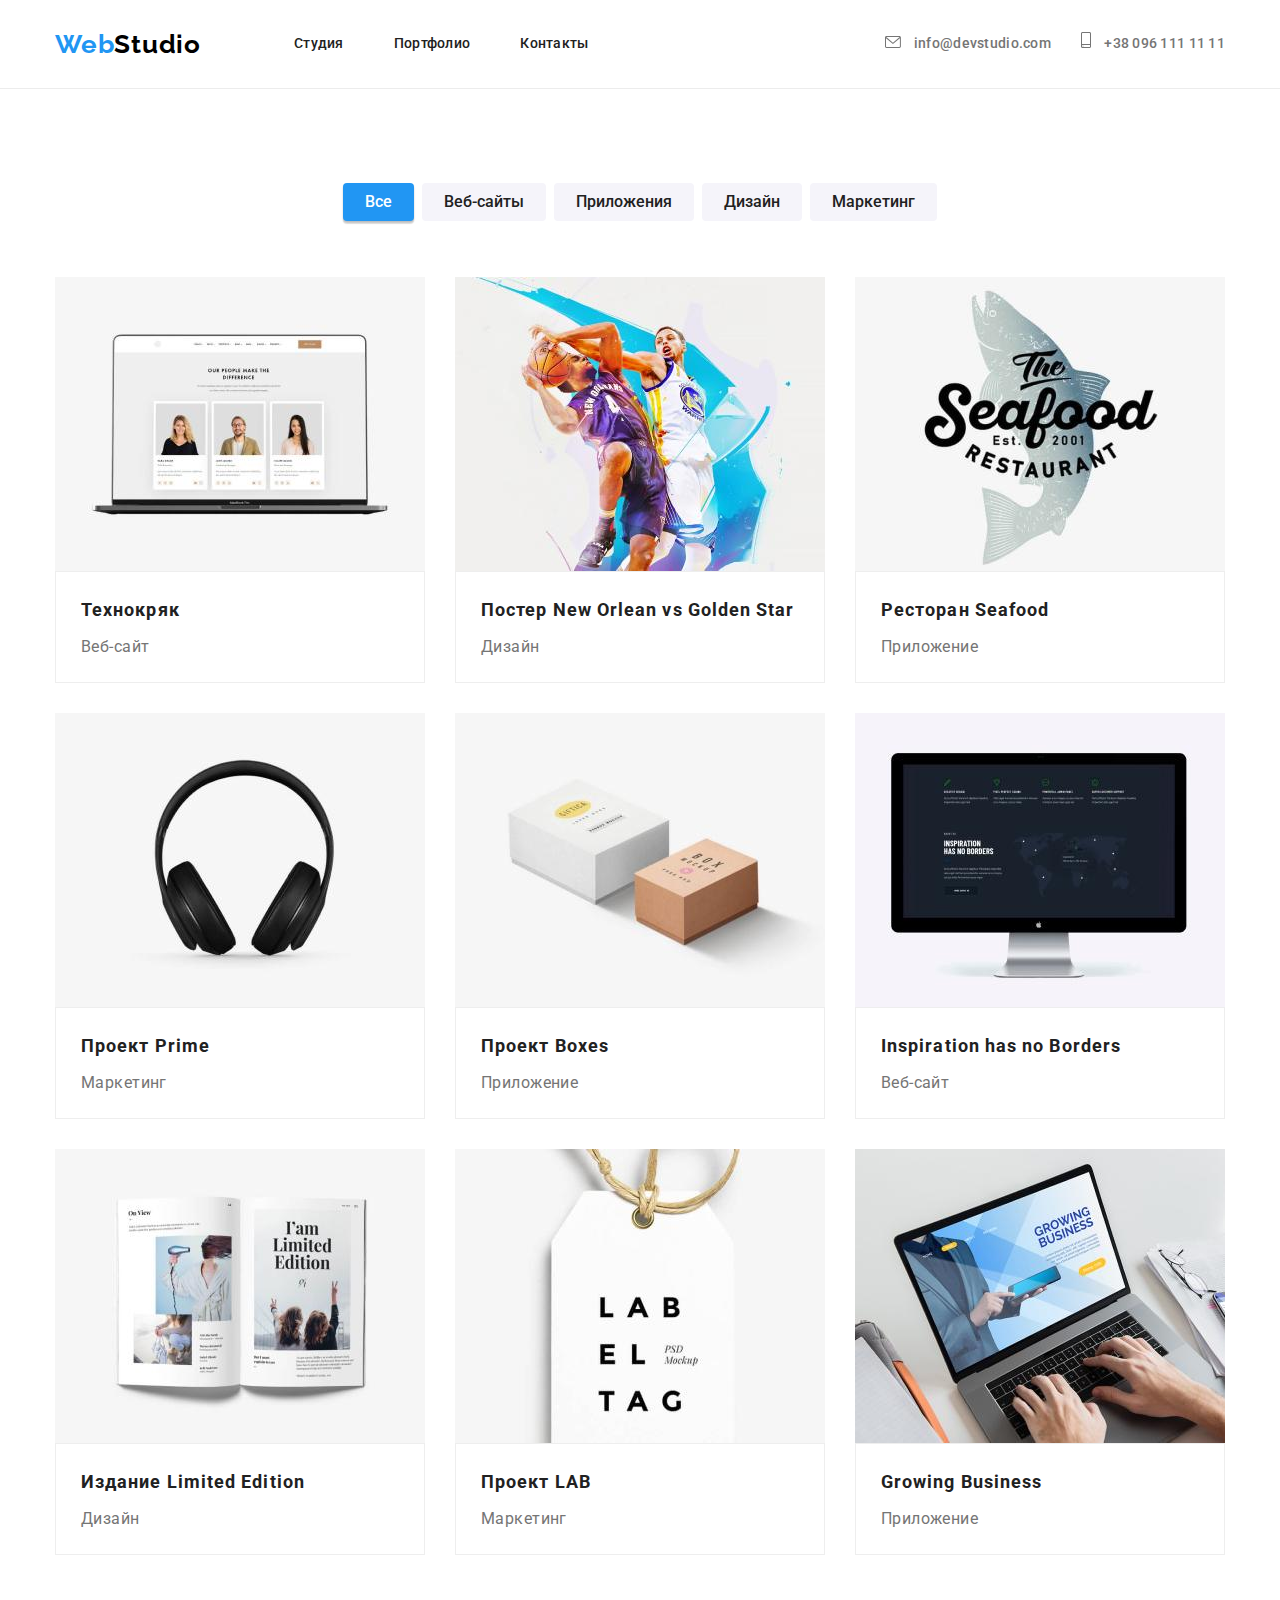
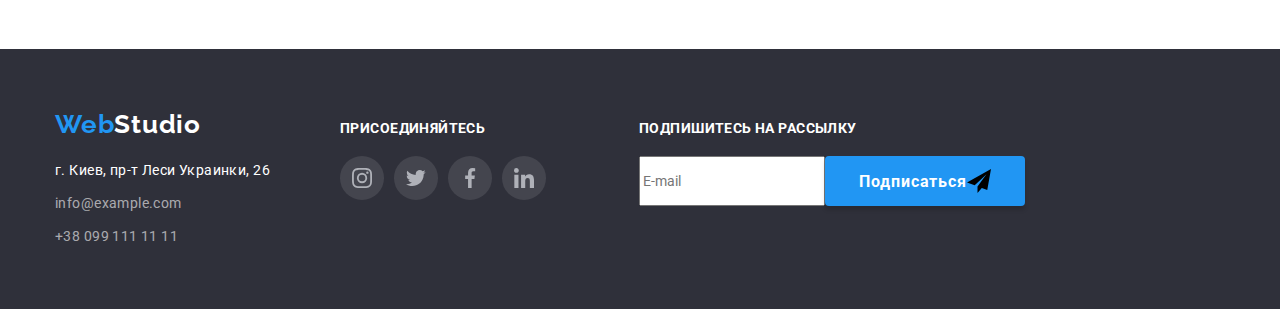
==== commit 3a4503cf: "BEM дз 7" ====
--- a/portfolio.html
+++ b/portfolio.html
@@ -17,23 +17,23 @@
 
 <body>
     <!--Шапка сайта-->
-    <header class="page-header">
-    <div class="container header-container">
-        <a href=""class="header-container__logo">Web<span class="header-container__logo-studio">Studio</span></a>
+    <header class="header">
+    <div class="container header__container">
+        <a href=""class="logo header__logo">Web<span class="header__logo--black">Studio</span></a>
         <nav>
             <ul class="site-nav">
-                <li class="site-nav__item"><a href="./index.html" class="link">Студия</a></li>
-                <li class="site-nav__item"><a href="./portfolio.html" class="link current">Портфолио</a></li>
-                <li class="site-nav__item"><a href="" class="link">Контакты</a></li>
+                <li class="site-nav__item"><a href="./index.html" class="link site-nav__link">Студия</a></li>
+                <li class="site-nav__item"><a href="./portfolio.html" class="link site-nav__link">Портфолио</a></li>
+                <li class="site-nav__item"><a href="" class="link site-nav__link">Контакты</a></li>
             </ul>
         </nav>
         <ul class="auth-nav">
-            <li class="auth-nav__item"><a href="mailto:info@devstudio.com" class="link">
-            <svg class="auth-nav__envelop" width="16" height="12">
+            <li class="auth-nav__item"><a href="mailto:info@devstudio.com" class="link auth-nav__link">
+            <svg class="auth-nav__icon" width="16" height="12">
                 <use href="./images/icons.svg#icon-envelope"></use></svg>
                 info@devstudio.com</a></li>
-            <li class="auth-nav__item"><a href="tel:+380961111111" class="link">
-                <svg class="auth-nav__smart" width="10" height="16">
+            <li class="auth-nav__item"><a href="tel:+380961111111" class="link auth-nav__link">
+                <svg class="auth-nav__icon" width="10" height="16">
                     <use href="./images/icons.svg#icon-smartphone"></use></svg>
                 +38 096 111 11 11</a></li>
         </ul>
@@ -41,15 +41,15 @@
     </header>
     <main>
         <!-- картинки робіт -->
-        <section class="section">
+        <section class="portfolio section">
             <div class="container">
             <h1 class="visually-hidden">портфель работ</h1>
-            <ul class="filter button">
-                <li class="filter-item"><button type="button" class="button secondary current">Все</button></li>
-                <li class="filter-item"><button type="button" class="button secondary web">Веб-сайты</button></li>
-                <li class="filter-item"><button type="button" class="button secondary application">Приложения</button></li>
-                <li class="filter-item"><button type="button" class="button secondary desing">Дизайн</button></li>
-                <li class="filter-item"><button type="button" class="button secondary marketing">Маркетинг</button></li>
+            <ul class="portfolio__filter">
+                <li class="portfolio__item"><button type="button" class="button portfolio__btn current">Все</button></li>
+                <li class="portfolio__item"><button type="button" class="button portfolio__btn">Веб-сайты</button></li>
+                <li class="portfolio__item"><button type="button" class="button portfolio__btn">Приложения</button></li>
+                <li class="portfolio__item"><button type="button" class="button portfolio__btn">Дизайн</button></li>
+                <li class="portfolio__item"><button type="button" class="button portfolio__btn">Маркетинг</button></li>
             </ul>
             <ul class="images-items">
                 <li class="card-set">
@@ -179,46 +179,46 @@
 
     <!--Підвал-->
     <footer class="footer">
-        <div class="container">
-            <div class="contact-wrap">
-                <div class="contact-container">
-                    <a href="" class="header-container__logo contact-container__logo"> Web<span class="contact-container__logo_color_white contact-container__logo">Studio</span></a>
+        <div class="container footer__container">
+            <div class="footer__contact-wrap">
+                <div class="footer__address">
+                    <a href="" class="logo footer__logo"> Web<span class="footer__logo--white footer__logo">Studio</span></a>
                     <address>
-                        <ul class="contact">
-                            <li class="contact-item"><a href="" class="contact__footer-address">г. Киев, пр-т Леси Украинки, 26</a> </li>
-                            <li class="contact-item"><a href="mailto:info@example.com"
-                                    class="contact__footer-contacts">info@example.com</a></li>
-                            <li class="contact-item"><a href="tel:+380991111111" class="contact__footer-contacts">+38 099 111 11 11</a>
+                        <ul class="footer__contact-list">
+                            <li class="footer__item"><a href="" class="footer__contact-address">г. Киев, пр-т Леси Украинки, 26</a> </li>
+                            <li class="footer__item"><a href="mailto:info@example.com"
+                                    class="footer__mail">info@example.com</a></li>
+                            <li class="footer__item"><a href="tel:+380991111111" class="footer__mail">+38 099 111 11 11</a>
                             </li>
                         </ul>
                     </address>
                 </div>
                 <div class="soc-container">
-                    <h3 class="footer-form__title">присоединяйтесь</h3>
-                    <ul class="footer-list">
-                        <li class="social-list__item footer-soc">
-                            <a href="" class="social-list__link footer-link">
+                    <h3 class="footer__title">присоединяйтесь</h3>
+                    <ul class="footer__list">
+                        <li class="social-list__item">
+                            <a href="" class="social-list__link footer__link">
                                 <svg class="social-list__icon" width="20" height="20">
                                     <use href="./images/icons.svg#icon-instagram-2-1"></use>
                                 </svg>
                             </a>
                         </li>
                         <li class="social-list__item">
-                            <a href="" class="social-list__link footer-link">
+                            <a href="" class="social-list__link footer__link">
                                 <svg class="social-list__icon" width="20" height="20">
                                     <use href="./images/icons.svg#icon-twit"></use>
                                 </svg>
                             </a>
                         </li>
                         <li class="social-list__item">
-                            <a href="" class="social-list__link footer-link">
+                            <a href="" class="social-list__link footer__link">
                                 <svg class="social-list__icon" width="20" height="20">
                                     <use href="./images/icons.svg#icon-facebook"></use>
                                 </svg>
                             </a>
                         </li>
                         <li class="social-list__item">
-                            <a href="" class="social-list__link footer-link">
+                            <a href="" class="social-list__link footer__link">
                                 <svg class="social-list__icon" width="20" height="20">
                                     <use href="./images/icons.svg#icon-linkedin"></use>
                                 </svg>
@@ -226,12 +226,12 @@
                         </li>
                     </ul>
                 </div>
-        <form class="footer-form">
-            <h3 class="footer-form__title">Подпишитесь на рассылку</h3>
-            <div class="form-set">
-                <input class="form-set__email" type="email" name="email" placeholder="E-mail">
-                <button type="submit" class="form-set__button button">Подписаться
-                    <svg class="form-set__icon-send" width="24" height="24">
+        <form class="footer__form">
+            <h3 class="footer__title">Подпишитесь на рассылку</h3>
+            <div class="footer__form-set">
+                <input class="footrt__form-email" type="email" name="email" placeholder="E-mail">
+                <button type="submit" class="footer__button button">Подписаться
+                    <svg class="foooter__icon-send" width="24" height="24">
                         <use href="./images/icons.svg#icon-icon-send"></use>
                     </svg> </button>
             </div>
--- a/css/main.min.css
+++ b/css/main.min.css
@@ -1,2 +1,2 @@
-h1,h2,h3,p{padding:0;margin:0}ul{list-style:none;padding:0;margin:0;marker:none}body{background-color:var(--basic-bg-color);color:var(--basic-text-color);font-family:roboto, sans-serif;font-weight:400;font-size:14px;line-height:1.71;letter-spacing:0.03em}:root{--basic-text-color: #757575;--text-color: #212121;--accent-color: #2196f3;--basic-bg-color: #ffffff;--secondary-bg-color: #f5f4fa;--bg-color: #2f303a;--text-white-color: #ffffff;--card-set-marg: 30px}.visually-hidden{position:absolute;clip:rect(0 0 0 0);width:1px;height:1px;margin:-1px}.container{width:1200px;padding-left:15px;padding-right:15px;margin:0 auto}.section{padding-top:94px;padding-bottom:94px}.button{display:flex;border-radius:4px;margin-top:0;justify-content:center;align-items:center;font-family:inherit;font-size:16px;cursor:pointer;border:transparent}img{display:block;max-width:100%;height:auto}.link{color:var(--text-color);text-decoration:none;font-weight:500;line-height:1.14;letter-spacing:0.02em}.section-title{color:var(--text-color);font-weight:700;font-size:36px;line-height:1.17;margin-bottom:50px;text-align:center}.social-list__item{width:44px;height:44px}.social-list__item+.social-list__item{margin-left:10px}.social-list__link{width:100%;height:100%;border-radius:50%;background-color:var(--basic-bg-color);display:flex;justify-content:center;align-items:center;fill:#afb1b8;transition-property:background-color;transition-duration:250ms;transition-timing-function:cubic-bezier(0.4, 0, 0.2, 1)}.social-list__link:hover,.social-list__link:focus{background-color:var(--accent-color)}.social-list__icon{transition-property:fill;transition-duration:250ms;transition-timing-function:cubic-bezier(0.4, 0, 0.2, 1)}.social-list__link:hover .social-list__icon,.social-list__link:focus .social-list__icon{fill:var(--basic-bg-color)}.social-list{display:flex;justify-content:center}.header-container__logo{display:block;color:var(--accent-color);text-decoration:none;font-family:Raleway, sans-serif;font-weight:700;font-size:26px;line-height:1.19;letter-spacing:0.03em;margin-right:93px}.header-container__logo-studio{color:#000000}.contact-container__logo_color_white{color:var(--text-white-color)}.contact-container__logo{margin-right:0;margin-bottom:20px}.header-container{display:flex;align-items:center}.page-header{border-bottom:1px solid #ececec}.site-nav{display:flex;align-items:center}.site-nav .link::after{position:absolute;display:block;content:'';width:100%;height:4px;background-color:var(--accent-color);border-radius:2px;bottom:-1px;opacity:0;transition-property:opasity;transition-duration:250ms;transition-timing-function:cubic-bezier(0.4, 0, 0.2, 1)}.site-nav .link:hover::after{opacity:1}.site-nav .link{transition-property:color;transition-duration:250ms;transition-timing-function:cubic-bezier(0.4, 0, 0.2, 1)}.site-nav .link:hover,.site-nav .link:focus{color:var(--accent-color)}.site-nav .link.current{color:var(--accent-color)}.site-nav .link.current::after{position:absolute;display:block;content:'';width:100%;height:4px;background-color:var(--accent-color);border-radius:2px;bottom:-1px;opacity:1}.site-nav__item{padding-top:32px;padding-bottom:32px;position:relative}.site-nav__item:not(:last-child){margin-right:50px}.auth-nav{display:flex;margin-left:auto;align-items:center}.auth-nav .link{display:flex;justify-content:center;align-items:center;color:var(--basic-text-color);margin-right:30px;transition-property:color;transition-duration:250ms;transition-timing-function:cubic-bezier(0.4, 0, 0.2, 1)}.auth-nav .link:hover,.auth-nav .link:focus{color:var(--accent-color)}.auth-nav__envelop{fill:var(--basic-text-color);margin-right:10px;transition-property:fill;transition-duration:250ms;transition-timing-function:cubic-bezier(0.4, 0, 0.2, 1)}.auth-nav .link:hover .auth-nav__envelop,.auth-nav .link:focus .auth-nav__envelop{fill:var(--accent-color)}.auth-nav__smart{fill:var(--basic-text-color);margin-right:10px;transition-property:fill;transition-duration:250ms;transition-timing-function:cubic-bezier(0.4, 0, 0.2, 1)}.auth-nav .link:hover .auth-nav__smart,.auth-nav .link:focus .auth-nav__smart{fill:var(--accent-color)}.backdrop{position:fixed;top:0;width:100vw;height:100vh;background:rgba(0,0,0,0.2);display:flex;justify-content:center;align-items:center;transition-property:opacity, visibility;transition-duration:250ms;transition-timing-function:cubic-bezier(0.4, 0, 0.2, 1)}.backdrop.is-hidden{opacity:0;visibility:hidden;pointer-events:none}.backdrop.is-hidden .modal{transform:translate(50px) rotate(90deg)}.modal{position:relative;top:221px 536px;width:528px;min-height:581px;padding:40px;background-color:var(--basic-bg-color);box-shadow:0px 1px 3px rgba(0,0,0,0.12),0px 1px 1px rgba(0,0,0,0.14),0px 2px 1px rgba(0,0,0,0.2);border-radius:4px;transform:translate(50px) rotate(0deg);transition-property:transform;transition-duration:250ms;transition-timing-function:cubic-bezier(0.4, 0, 0.2, 1)}.btn{position:absolute;display:flex;justify-content:center;align-items:center;width:30px;height:30px;top:8px;right:8px;background:var(--basic-bg-color);border:1px solid rgba(0,0,0,0.1);box-sizing:border-box;border-radius:50%;transition:fill 250ms cubic-bezier(0.4, 0, 0.2, 1)}.btn:focus{fill:var(--accent-color)}.modal-title{font-weight:700;font-size:20px;line-height:1.15;text-align:center;letter-spacing:0.03em;color:var(--text-color);margin-bottom:12px}.input-label{display:block;font-size:12px;line-height:1.17;letter-spacing:0.01em;color:var(--basic-text-color);margin-bottom:4px}.modal-input{width:100%;height:40px;border:1px solid rgba(33,33,33,0.2);border-radius:4px;padding-left:40px;padding-right:15px;outline:none;transition:border-color 250ms cubic-bezier(0.4, 0, 0.2, 1)}.modal-input:focus{border-color:var(--accent-color)}.input-form{display:block;position:relative;margin-bottom:10px}.text{margin-bottom:20px}.input-icon{position:absolute;left:12px;top:50%;transform:translateY(-50%);transition:fill 250ms cubic-bezier(0.4, 0, 0.2, 1)}.modal-input:focus+.input-icon{fill:var(--accent-color)}.modal-text{font-size:12px;line-height:1.67;letter-spacing:0.01em;color:rgba(117,117,117,0.5);width:100%;height:120px;padding:12px 16px;resize:none}.checkbox-text{display:flex;line-height:1.71;justify-content:center;align-items:center;margin-bottom:30px}.checkbox-text span{display:flex;justify-content:center;align-items:center;width:16px;height:15px;border:2px solid #212121;border-radius:2px;margin-right:9px;fill:var(--basic-bg-color)}.modal-checkbox:checked+.checkbox-text span{background-color:var(--accent-color);border:none}.modal-link{color:var(--accent-color)}.button-modal{margin:0 auto;transition-property:background-color;transition-duration:250ms;transition-timing-function:cubic-bezier(0.4, 0, 0.2, 1)}.button-modal:hover,.button-modal:focus{background-color:#188ce8}.hero{padding-top:200px;padding-bottom:200px;background-color:var(--bg-color);text-align:center;background-image:linear-gradient(to right, rgba(47,48,58,0.4), rgba(47,48,58,0.4)),url(../images/hero.jpg);max-width:1600px;max-height:600px;margin-left:auto;margin-right:auto;background-position:center;background-repeat:no-repeat;background-size:cover}.hero__title{color:var(--text-white-color);font-weight:900;font-size:44px;line-height:1.36;letter-spacing:0.06em;text-transform:uppercase;margin:0 auto;max-width:696px;margin-bottom:30px}.primary{background-color:var(--accent-color);color:var(--text-white-color);font-weight:700;line-height:1.87;padding:10px 32px;min-width:200px;margin:0 auto;text-transform:uppercase;letter-spacing:0.06em;box-shadow:0px 4px 4px rgba(0,0,0,0.15);transition-property:color, background-color;transition-duration:250ms;transition-timing-function:cubic-bezier(0.4, 0, 0.2, 1)}.button .primary:hover,.button .primary:focus{background-color:var(--accent-color);color:var(--text-white-color)}.feature-items{display:flex}.feature-items__content:not(:last-child){margin-right:var(--card-set-marg);max-width:270px}.icons-item{display:flex;justify-content:center;align-items:center;max-width:270px;min-height:120px;margin-bottom:30px;background-color:var(--secondary-bg-color);border-radius:4px}.icons-item__pic{width:70px;height:70px;transition-property:fill;transition-duration:250ms;transition-timing-function:cubic-bezier(0.4, 0, 0.2, 1)}.icons-item__pic:hover{fill:var(--accent-color)}.feature-items .title{color:var(--text-color);font-weight:700;font-size:inherit;line-height:1.14;text-transform:uppercase;margin-bottom:10px}.section-work{padding-top:0}.work{display:flex;margin-left:calc(-1 * var(--card-set-marg))}.work__item{position:relative;flex-basis:calc(100% / 3 - var(--card-set-marg));margin-left:var(--card-set-marg)}.label{position:absolute;bottom:0;padding-top:27px;padding-bottom:27px;width:100%;font-weight:700;line-height:1.14;text-align:center;background-color:rgba(47,48,58,0.8);color:var(--text-white-color);text-transform:uppercase}.team{background-color:var(--secondary-bg-color)}.team-items{display:flex;margin-left:calc(-1 * var(--card-set-marg))}.team-items__card{flex-basis:calc(100% / 4 - var(--card-set-marg));margin-left:var(--card-set-marg);overflow:hidden;background-color:var(--basic-bg-color);box-shadow:0px 1px 3px rgba(0,0,0,0.12),0px 1px 1px rgba(0,0,0,0.14),0px 2px 1px rgba(0,0,0,0.2);border-radius:0px 0px 4px 4px}.team-items .title{color:var(--text-color);font-weight:500;font-size:16px;line-height:1.18;text-align:center;margin-bottom:10px}.team-items .text{color:var(--text-color);font-size:16px;line-height:1.18;text-align:center;margin-bottom:16px}.card-bottom{padding-top:var(--card-set-marg);padding-bottom:var(--card-set-marg)}.client-list{display:flex;justify-content:center}.client-list__logo{width:170px;height:92px;border:1px solid #afb1b8;box-sizing:border-box;border-radius:4px;transition-property:border;transition-duration:250ms;transition-timing-function:cubic-bezier(0.4, 0, 0.2, 1)}.client-list__logo:hover,.client-list__logo:focus{border:1px solid var(--accent-color)}.client-list__link{width:100%;height:100%;display:flex;justify-content:center;align-items:center;fill:#afb1b8}.client-list__icon{transition-property:fill;transition-duration:250ms;transition-timing-function:cubic-bezier(0.4, 0, 0.2, 1)}.client-list__link:hover .client-list__icon,.client-list__link:focus .client-list__icon{fill:var(--accent-color)}.client-list__logo+.client-list__logo{margin-left:30px}.footer{background-color:var(--bg-color);line-height:1.71;padding-top:60px;padding-bottom:60px}.contact-wrap{display:flex;align-items:baseline}.contact-container{max-width:231px;margin-right:70px}.soc-container{max-width:206px;margin-right:93px}.contact-item:not(:last-child){margin-bottom:9px}.contact__footer-address{color:var(--text-white-color);text-decoration:none;font-style:normal;transition:color 250ms cubic-bezier(0.4, 0, 0.2, 1)}.contact__footer-address:hover,.contact__footer-address:focus{color:var(--accent-color)}.contact__footer-contacts{color:rgba(255,255,255,0.6);text-decoration:none;font-style:normal;transition:color 250ms cubic-bezier(0.4, 0, 0.2, 1)}.contact__footer-contacts:hover,.contact__footer-contacts:focus{color:var(--accent-color)}.footer-list{display:flex;justify-content:center;align-items:center}.footer-form__title{font-style:normal;font-weight:700;font-size:14px;line-height:1.14;color:var(--text-white-color);text-transform:uppercase;margin-bottom:20px}.footer-link{background:rgba(255,255,255,0.1)}.container-footer{display:flex}.form-set{display:flex;width:570px}.form-set__email{width:358px;min-height:50px;margin-right:12px;background-color:var(--bg-color);border:1px solid rgba(255,255,255,0.3);filter:drop-shadow(0px 4px 4px rgba(0,0,0,0.15));border-radius:4px;color:rgba(255,255,255,0.6);font-size:16px;line-height:1.25;letter-spacing:0.03em}.form-set__button{width:200px;min-height:50px;font-weight:700;line-height:1.87;letter-spacing:0.06em;background-color:var(--accent-color);color:var(--text-white-color);box-shadow:0px 4px 4px rgba(0,0,0,0.15);border-radius:4px}.form-set__icon-send{width:24px;height:24px;margin-left:10px;fill:var(--basic-bg-color)}.filter-item:not(:last-child){margin-right:8px}.filter{margin-bottom:56px}.secondary{background-color:var(--secondary-bg-color);color:var(--text-color);font-weight:500;line-height:1.62;padding:6px 22px;transition-property:box-shadow, background-color, color;transition-duration:250ms;transition-timing-function:cubic-bezier(0.4, 0, 0.2, 1)}.button .secondary:hover,.button .secondary:focus{background-color:var(--accent-color);color:var(--text-white-color);box-shadow:0px 3px 1px rgba(0,0,0,0.1),0px 1px 2px rgba(0,0,0,0.08),0px 2px 2px rgba(0,0,0,0.12)}.button .secondary .current{background-color:var(--accent-color);color:var(--text-white-color);max-width:73px;box-shadow:0px 3px 1px rgba(0,0,0,0.1),0px 1px 2px rgba(0,0,0,0.08),0px 2px 2px rgba(0,0,0,0.12)}.button .secondary .web{max-width:128px}.button .secondary .application{max-width:145px}.button .secondary .desing{max-width:103px}.button .secondary .marketing{max-width:130px}.images-items{display:flex;flex-wrap:wrap;margin-left:calc(-1 * var(--card-set-marg));margin-top:calc(-1 * var(--card-set-marg));color:var(--basic-text-color);font-size:16px;line-height:1.87}.images-items-title{color:var(--text-color);font-family:inherit;font-weight:700;font-size:18px;line-height:2;letter-spacing:0.06em;margin-bottom:4px}.card-set{flex-basis:calc(100% / 3 - var(--card-set-marg));margin-left:var(--card-set-marg);margin-top:var(--card-set-marg)}.link-portfolio{display:block;text-decoration:none;color:var(--basic-text-color);transition-property:box-shadow;transition-duration:250ms;transition-timing-function:cubic-bezier(0.4, 0, 0.2, 1)}.link-portfolio:hover,.link-portfolio:focus{box-shadow:0px 1px 1px rgba(0,0,0,0.12),0px 4px 4px rgba(0,0,0,0.06),1px 4px 6px rgba(0,0,0,0.16)}.portfolio-bottom{padding:20px 25px 20px 25px;background:var(--basic-bg-color);border:1px solid #eeeeee;box-sizing:border-box}.overlay{position:relative;overflow:hidden}.text-overlay{position:absolute;font-size:18px;line-height:1.56;color:var(--text-white-color);background:rgba(33,150,243,0.9);top:0;height:100%;padding:63px 24px;transform:translateY(100%);transition-property:transform;transition-duration:250ms;transition-timing-function:cubic-bezier(0.4, 0, 0.2, 1)}.link-portfolio:hover .text-overlay,.link-portfolio:focus .text-overlay{transform:translate(0)}
+h1,h2,h3,p{padding:0;margin:0}ul{list-style:none;padding:0;margin:0;marker:none}body{background-color:var(--basic-bg-color);color:var(--basic-text-color);font-family:roboto, sans-serif;font-weight:400;font-size:14px;line-height:1.71;letter-spacing:0.03em}:root{--basic-text-color: #757575;--text-color: #212121;--accent-color: #2196f3;--basic-bg-color: #ffffff;--secondary-bg-color: #f5f4fa;--bg-color: #2f303a;--text-white-color: #ffffff;--card-set-marg: 30px}.visually-hidden{position:absolute;clip:rect(0 0 0 0);width:1px;height:1px;margin:-1px}.container{width:1200px;padding-left:15px;padding-right:15px;margin:0 auto}.section{padding-top:94px;padding-bottom:94px}.button{display:flex;border-radius:4px;margin-top:0;justify-content:center;align-items:center;font-family:inherit;font-size:16px;cursor:pointer;border:transparent}img{display:block;max-width:100%;height:auto}.link{color:var(--text-color);text-decoration:none;font-weight:500;line-height:1.14;letter-spacing:0.02em}.title{color:var(--text-color);font-weight:700;font-size:36px;line-height:1.17;margin-bottom:50px;text-align:center}.social-list__item{width:44px;height:44px}.social-list__item+.social-list__item{margin-left:10px}.social-list__link{width:100%;height:100%;border-radius:50%;background-color:var(--basic-bg-color);display:flex;justify-content:center;align-items:center;fill:#afb1b8;transition-property:background-color;transition-duration:250ms;transition-timing-function:cubic-bezier(0.4, 0, 0.2, 1)}.social-list__link:hover,.social-list__link:focus{background-color:var(--accent-color)}.social-list__icon{transition-property:fill;transition-duration:250ms;transition-timing-function:cubic-bezier(0.4, 0, 0.2, 1)}.social-list__link:hover .social-list__icon,.social-list__link:focus .social-list__icon{fill:var(--basic-bg-color)}.social-list{display:flex;justify-content:center}.logo{display:block;color:var(--accent-color);text-decoration:none;font-family:Raleway, sans-serif;font-weight:700;font-size:26px;line-height:1.19;letter-spacing:0.03em}.header__logo{margin-right:93px}.header__logo--black{color:#000000}.footer__logo{margin-right:0;margin-bottom:20px}.footer__logo--white{color:var(--text-white-color)}.header__container{display:flex;align-items:center}.header{border-bottom:1px solid #ececec}.site-nav{display:flex;align-items:center}.site-nav__item{padding-top:32px;padding-bottom:32px;position:relative}.site-nav__item:not(:last-child){margin-right:50px}.site-nav__link{transition-property:color;transition-duration:250ms;transition-timing-function:cubic-bezier(0.4, 0, 0.2, 1)}.site-nav__link:hover,.site-nav__link:focus{color:var(--accent-color)}.site-nav__link::after{position:absolute;display:block;content:'';width:100%;height:4px;background-color:var(--accent-color);border-radius:2px;bottom:-1px;opacity:0;transition-property:opasity;transition-duration:250ms;transition-timing-function:cubic-bezier(0.4, 0, 0.2, 1)}.site-nav__link:hover::after{opacity:1}.auth-nav{display:flex;margin-left:auto;align-items:center}.auth-nav__link{color:var(--basic-text-color);transition-property:color;transition-duration:250ms;transition-timing-function:cubic-bezier(0.4, 0, 0.2, 1)}.auth-nav__link:hover,.auth-nav__link:focus{color:var(--accent-color)}.auth-nav__icon{fill:var(--basic-text-color);margin-right:10px;transition-property:fill;transition-duration:250ms;transition-timing-function:cubic-bezier(0.4, 0, 0.2, 1)}.auth-nav__link:hover .auth-nav__icon,.auth-nav__link:focus .auth-nav__icon{fill:var(--accent-color)}.auth-nav__item:not(:last-child){margin-right:30px}.backdrop{position:fixed;top:0;width:100vw;height:100vh;background:rgba(0,0,0,0.2);display:flex;justify-content:center;align-items:center;transition-property:opacity, visibility;transition-duration:250ms;transition-timing-function:cubic-bezier(0.4, 0, 0.2, 1)}.backdrop.is-hidden{opacity:0;visibility:hidden;pointer-events:none}.modal{position:relative;top:221px 536px;width:528px;min-height:581px;padding:40px;background-color:var(--basic-bg-color);box-shadow:0px 1px 3px rgba(0,0,0,0.12),0px 1px 1px rgba(0,0,0,0.14),0px 2px 1px rgba(0,0,0,0.2);border-radius:4px;transform:translate(50px) rotate(0deg);transition-property:transform;transition-duration:250ms;transition-timing-function:cubic-bezier(0.4, 0, 0.2, 1)}.btn{position:absolute;display:flex;justify-content:center;align-items:center;width:30px;height:30px;top:8px;right:8px;background:var(--basic-bg-color);border:1px solid rgba(0,0,0,0.1);box-sizing:border-box;border-radius:50%;transition:fill 250ms cubic-bezier(0.4, 0, 0.2, 1)}.btn:focus{fill:var(--accent-color)}.modal-title{font-weight:700;font-size:20px;line-height:1.15;text-align:center;letter-spacing:0.03em;color:var(--text-color);margin-bottom:12px}.input-label{display:block;font-size:12px;line-height:1.17;letter-spacing:0.01em;color:var(--basic-text-color);margin-bottom:4px}.modal-input{width:100%;height:40px;border:1px solid rgba(33,33,33,0.2);border-radius:4px;padding-left:40px;padding-right:15px;outline:none;transition:border-color 250ms cubic-bezier(0.4, 0, 0.2, 1)}.modal-input:focus{border-color:var(--accent-color)}.input-form{display:block;position:relative;margin-bottom:10px}.text{margin-bottom:20px}.input-icon{position:absolute;left:12px;top:50%;transform:translateY(-50%);transition:fill 250ms cubic-bezier(0.4, 0, 0.2, 1)}.modal-input:focus+.input-icon{fill:var(--accent-color)}.modal-text{font-size:12px;line-height:1.67;letter-spacing:0.01em;color:rgba(117,117,117,0.5);width:100%;height:120px;padding:12px 16px;resize:none}.checkbox-text{display:flex;line-height:1.71;justify-content:center;align-items:center;margin-bottom:30px}.checkbox-text span{display:flex;justify-content:center;align-items:center;width:16px;height:15px;border:2px solid #212121;border-radius:2px;margin-right:9px;fill:var(--basic-bg-color)}.modal-checkbox:checked+.checkbox-text span{background-color:var(--accent-color);border:none}.modal-link{color:var(--accent-color)}.button-modal{margin:0 auto;transition-property:background-color;transition-duration:250ms;transition-timing-function:cubic-bezier(0.4, 0, 0.2, 1)}.button-modal:hover,.button-modal:focus{background-color:#188ce8}.hero{padding-top:200px;padding-bottom:200px;background-color:var(--bg-color);text-align:center;background-image:linear-gradient(to right, rgba(47,48,58,0.4), rgba(47,48,58,0.4)),url(../images/hero.jpg);max-width:1600px;max-height:600px;margin-left:auto;margin-right:auto;background-position:center;background-repeat:no-repeat;background-size:cover}.hero__title{color:var(--text-white-color);font-weight:900;font-size:44px;line-height:1.36;letter-spacing:0.06em;text-transform:uppercase;margin:0 auto;max-width:696px;margin-bottom:30px}.hero__btn{background-color:var(--accent-color);color:var(--text-white-color);font-weight:700;line-height:1.87;padding:10px 32px;min-width:200px;margin:0 auto;text-transform:uppercase;letter-spacing:0.06em;box-shadow:0px 4px 4px rgba(0,0,0,0.15);transition-property:color, background-color;transition-duration:250ms;transition-timing-function:cubic-bezier(0.4, 0, 0.2, 1)}.hero__btn:hover,.hero__btn:focus{background-color:var(--accent-color);color:var(--text-white-color)}.feature__list{display:flex}.feature__item:not(:last-child){margin-right:var(--card-set-marg);max-width:270px}.feature__icon{display:flex;justify-content:center;align-items:center;max-width:270px;min-height:120px;margin-bottom:30px;background-color:var(--secondary-bg-color);border-radius:4px}.feature__img{width:70px;height:70px;transition-property:fill;transition-duration:250ms;transition-timing-function:cubic-bezier(0.4, 0, 0.2, 1)}.feature__img:hover{fill:var(--accent-color)}.feature__title{color:var(--text-color);font-weight:700;font-size:inherit;line-height:1.14;text-transform:uppercase;margin-bottom:10px}.work{padding-top:0}.work__list{display:flex;margin-left:calc(-1 * var(--card-set-marg))}.work__item{position:relative;flex-basis:calc(100% / 3 - var(--card-set-marg));margin-left:var(--card-set-marg)}.work__label{position:absolute;bottom:0;padding-top:27px;padding-bottom:27px;width:100%;font-weight:700;line-height:1.14;text-align:center;background-color:rgba(47,48,58,0.8);color:var(--text-white-color);text-transform:uppercase}.team{background-color:var(--secondary-bg-color)}.team__list{display:flex;margin-left:calc(-1 * var(--card-set-marg))}.team__item{flex-basis:calc(100% / 4 - var(--card-set-marg));margin-left:var(--card-set-marg);overflow:hidden;background-color:var(--basic-bg-color);box-shadow:0px 1px 3px rgba(0,0,0,0.12),0px 1px 1px rgba(0,0,0,0.14),0px 2px 1px rgba(0,0,0,0.2);border-radius:0px 0px 4px 4px}.team__title{color:var(--text-color);font-weight:500;font-size:16px;line-height:1.18;text-align:center;margin-bottom:10px}.team__text{color:var(--text-color);font-size:16px;line-height:1.18;text-align:center;margin-bottom:16px}.team__card-bottom{padding-top:var(--card-set-marg);padding-bottom:var(--card-set-marg)}.client__list{display:flex;justify-content:center}.client__item{width:170px;height:92px;border:1px solid #afb1b8;box-sizing:border-box;border-radius:4px;transition-property:border;transition-duration:250ms;transition-timing-function:cubic-bezier(0.4, 0, 0.2, 1)}.client__item:hover,.client__item:focus{border:1px solid var(--accent-color)}.client__link{width:100%;height:100%;display:flex;justify-content:center;align-items:center;fill:#afb1b8}.client__icon{transition-property:fill;transition-duration:250ms;transition-timing-function:cubic-bezier(0.4, 0, 0.2, 1)}.client__link:hover .client__icon,.client__link:focus .client__icon{fill:var(--accent-color)}.client__item+.client__item{margin-left:30px}.footer{background-color:var(--bg-color);line-height:1.71;padding-top:60px;padding-bottom:60px}.footer__container{display:flex}.footer__contact-wrap{display:flex;align-items:baseline}.footer__address{max-width:231px;margin-right:70px}.soc-container{max-width:206px;margin-right:93px}.footer__item:not(:last-child){margin-bottom:9px}.footer__contact-address{color:var(--text-white-color);text-decoration:none;font-style:normal;transition:color 250ms cubic-bezier(0.4, 0, 0.2, 1)}.footer__contact-address:hover,.footer__contact-address:focus{color:var(--accent-color)}.footer__mail{color:rgba(255,255,255,0.6);text-decoration:none;font-style:normal;transition:color 250ms cubic-bezier(0.4, 0, 0.2, 1)}.footer__mail:hover,.footer__mail:focus{color:var(--accent-color)}.footer__list{display:flex;justify-content:center;align-items:center}.footer__title{font-style:normal;font-weight:700;font-size:14px;line-height:1.14;color:var(--text-white-color);text-transform:uppercase;margin-bottom:20px}.footer__link{background:rgba(255,255,255,0.1)}.footer__form-set{display:flex;width:570px}.footer__form-email{width:358px;min-height:50px;margin-right:12px;background-color:var(--bg-color);border:1px solid rgba(255,255,255,0.3);filter:drop-shadow(0px 4px 4px rgba(0,0,0,0.15));border-radius:4px;color:rgba(255,255,255,0.6);font-size:16px;line-height:1.25;letter-spacing:0.03em}.footer__button{width:200px;min-height:50px;font-weight:700;line-height:1.87;letter-spacing:0.06em;background-color:var(--accent-color);color:var(--text-white-color);box-shadow:0px 4px 4px rgba(0,0,0,0.15);border-radius:4px}.footer__icon-send{width:24px;height:24px;margin-left:10px;fill:var(--basic-bg-color)}.portfolio__item:not(:last-child){margin-right:8px}.portfolio__filter{display:flex;justify-content:center;align-items:center;margin-bottom:56px}.portfolio__btn{background-color:var(--secondary-bg-color);color:var(--text-color);font-weight:500;line-height:1.62;padding:6px 22px;transition-property:box-shadow, background-color, color;transition-duration:250ms;transition-timing-function:cubic-bezier(0.4, 0, 0.2, 1)}.portfolio__btn:hover,.portfolio__btn:focus{background-color:var(--accent-color);color:var(--text-white-color);box-shadow:0px 3px 1px rgba(0,0,0,0.1),0px 1px 2px rgba(0,0,0,0.08),0px 2px 2px rgba(0,0,0,0.12)}.portfolio__btn.current{background-color:var(--accent-color);color:var(--text-white-color);max-width:73px;box-shadow:0px 3px 1px rgba(0,0,0,0.1),0px 1px 2px rgba(0,0,0,0.08),0px 2px 2px rgba(0,0,0,0.12)}.images-items{display:flex;flex-wrap:wrap;margin-left:calc(-1 * var(--card-set-marg));margin-top:calc(-1 * var(--card-set-marg));color:var(--basic-text-color);font-size:16px;line-height:1.87}.images-items-title{color:var(--text-color);font-family:inherit;font-weight:700;font-size:18px;line-height:2;letter-spacing:0.06em;margin-bottom:4px}.card-set{flex-basis:calc(100% / 3 - var(--card-set-marg));margin-left:var(--card-set-marg);margin-top:var(--card-set-marg)}.link-portfolio{display:block;text-decoration:none;color:var(--basic-text-color);transition-property:box-shadow;transition-duration:250ms;transition-timing-function:cubic-bezier(0.4, 0, 0.2, 1)}.link-portfolio:hover,.link-portfolio:focus{box-shadow:0px 1px 1px rgba(0,0,0,0.12),0px 4px 4px rgba(0,0,0,0.06),1px 4px 6px rgba(0,0,0,0.16)}.portfolio-bottom{padding:20px 25px 20px 25px;background:var(--basic-bg-color);border:1px solid #eeeeee;box-sizing:border-box}.overlay{position:relative;overflow:hidden}.text-overlay{position:absolute;font-size:18px;line-height:1.56;color:var(--text-white-color);background:rgba(33,150,243,0.9);top:0;height:100%;padding:63px 24px;transform:translateY(100%);transition-property:transform;transition-duration:250ms;transition-timing-function:cubic-bezier(0.4, 0, 0.2, 1)}.link-portfolio:hover .text-overlay,.link-portfolio:focus .text-overlay{transform:translate(0)}
 /*# sourceMappingURL=main.min.css.map */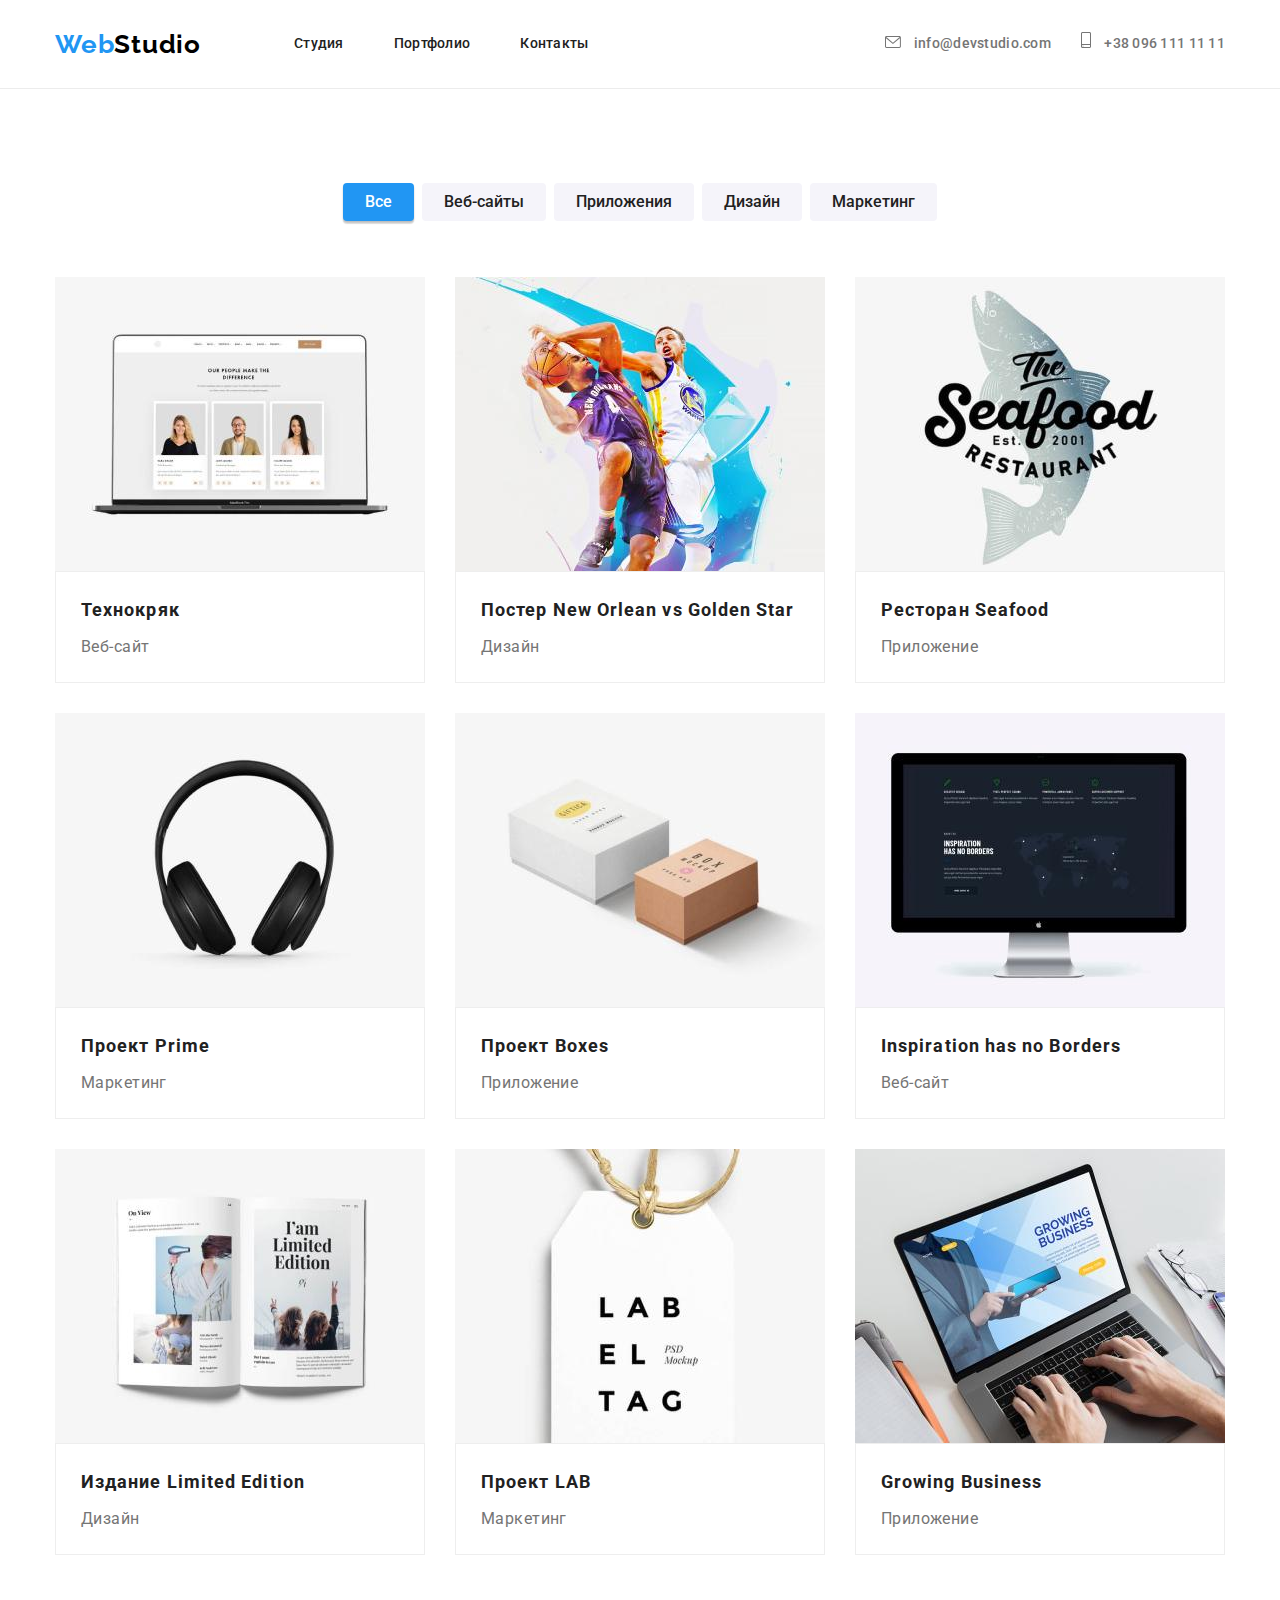
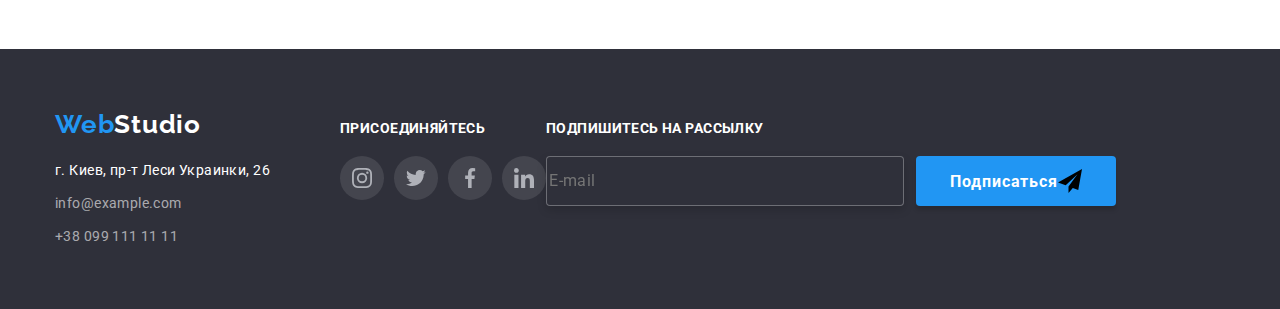
==== commit 767bd521: "bem дз7" ====
--- a/portfolio.html
+++ b/portfolio.html
@@ -193,7 +193,7 @@
                         </ul>
                     </address>
                 </div>
-                <div class="soc-container">
+                <div class="footer__soc-container">
                     <h3 class="footer__title">присоединяйтесь</h3>
                     <ul class="footer__list">
                         <li class="social-list__item">
@@ -229,7 +229,7 @@
         <form class="footer__form">
             <h3 class="footer__title">Подпишитесь на рассылку</h3>
             <div class="footer__form-set">
-                <input class="footrt__form-email" type="email" name="email" placeholder="E-mail">
+                <input class="footer__form-email" type="email" name="email" placeholder="E-mail">
                 <button type="submit" class="footer__button button">Подписаться
                     <svg class="foooter__icon-send" width="24" height="24">
                         <use href="./images/icons.svg#icon-icon-send"></use>
--- a/css/main.min.css
+++ b/css/main.min.css
@@ -1,2 +1,2 @@
-h1,h2,h3,p{padding:0;margin:0}ul{list-style:none;padding:0;margin:0;marker:none}body{background-color:var(--basic-bg-color);color:var(--basic-text-color);font-family:roboto, sans-serif;font-weight:400;font-size:14px;line-height:1.71;letter-spacing:0.03em}:root{--basic-text-color: #757575;--text-color: #212121;--accent-color: #2196f3;--basic-bg-color: #ffffff;--secondary-bg-color: #f5f4fa;--bg-color: #2f303a;--text-white-color: #ffffff;--card-set-marg: 30px}.visually-hidden{position:absolute;clip:rect(0 0 0 0);width:1px;height:1px;margin:-1px}.container{width:1200px;padding-left:15px;padding-right:15px;margin:0 auto}.section{padding-top:94px;padding-bottom:94px}.button{display:flex;border-radius:4px;margin-top:0;justify-content:center;align-items:center;font-family:inherit;font-size:16px;cursor:pointer;border:transparent}img{display:block;max-width:100%;height:auto}.link{color:var(--text-color);text-decoration:none;font-weight:500;line-height:1.14;letter-spacing:0.02em}.title{color:var(--text-color);font-weight:700;font-size:36px;line-height:1.17;margin-bottom:50px;text-align:center}.social-list__item{width:44px;height:44px}.social-list__item+.social-list__item{margin-left:10px}.social-list__link{width:100%;height:100%;border-radius:50%;background-color:var(--basic-bg-color);display:flex;justify-content:center;align-items:center;fill:#afb1b8;transition-property:background-color;transition-duration:250ms;transition-timing-function:cubic-bezier(0.4, 0, 0.2, 1)}.social-list__link:hover,.social-list__link:focus{background-color:var(--accent-color)}.social-list__icon{transition-property:fill;transition-duration:250ms;transition-timing-function:cubic-bezier(0.4, 0, 0.2, 1)}.social-list__link:hover .social-list__icon,.social-list__link:focus .social-list__icon{fill:var(--basic-bg-color)}.social-list{display:flex;justify-content:center}.logo{display:block;color:var(--accent-color);text-decoration:none;font-family:Raleway, sans-serif;font-weight:700;font-size:26px;line-height:1.19;letter-spacing:0.03em}.header__logo{margin-right:93px}.header__logo--black{color:#000000}.footer__logo{margin-right:0;margin-bottom:20px}.footer__logo--white{color:var(--text-white-color)}.header__container{display:flex;align-items:center}.header{border-bottom:1px solid #ececec}.site-nav{display:flex;align-items:center}.site-nav__item{padding-top:32px;padding-bottom:32px;position:relative}.site-nav__item:not(:last-child){margin-right:50px}.site-nav__link{transition-property:color;transition-duration:250ms;transition-timing-function:cubic-bezier(0.4, 0, 0.2, 1)}.site-nav__link:hover,.site-nav__link:focus{color:var(--accent-color)}.site-nav__link::after{position:absolute;display:block;content:'';width:100%;height:4px;background-color:var(--accent-color);border-radius:2px;bottom:-1px;opacity:0;transition-property:opasity;transition-duration:250ms;transition-timing-function:cubic-bezier(0.4, 0, 0.2, 1)}.site-nav__link:hover::after{opacity:1}.auth-nav{display:flex;margin-left:auto;align-items:center}.auth-nav__link{color:var(--basic-text-color);transition-property:color;transition-duration:250ms;transition-timing-function:cubic-bezier(0.4, 0, 0.2, 1)}.auth-nav__link:hover,.auth-nav__link:focus{color:var(--accent-color)}.auth-nav__icon{fill:var(--basic-text-color);margin-right:10px;transition-property:fill;transition-duration:250ms;transition-timing-function:cubic-bezier(0.4, 0, 0.2, 1)}.auth-nav__link:hover .auth-nav__icon,.auth-nav__link:focus .auth-nav__icon{fill:var(--accent-color)}.auth-nav__item:not(:last-child){margin-right:30px}.backdrop{position:fixed;top:0;width:100vw;height:100vh;background:rgba(0,0,0,0.2);display:flex;justify-content:center;align-items:center;transition-property:opacity, visibility;transition-duration:250ms;transition-timing-function:cubic-bezier(0.4, 0, 0.2, 1)}.backdrop.is-hidden{opacity:0;visibility:hidden;pointer-events:none}.modal{position:relative;top:221px 536px;width:528px;min-height:581px;padding:40px;background-color:var(--basic-bg-color);box-shadow:0px 1px 3px rgba(0,0,0,0.12),0px 1px 1px rgba(0,0,0,0.14),0px 2px 1px rgba(0,0,0,0.2);border-radius:4px;transform:translate(50px) rotate(0deg);transition-property:transform;transition-duration:250ms;transition-timing-function:cubic-bezier(0.4, 0, 0.2, 1)}.btn{position:absolute;display:flex;justify-content:center;align-items:center;width:30px;height:30px;top:8px;right:8px;background:var(--basic-bg-color);border:1px solid rgba(0,0,0,0.1);box-sizing:border-box;border-radius:50%;transition:fill 250ms cubic-bezier(0.4, 0, 0.2, 1)}.btn:focus{fill:var(--accent-color)}.modal-title{font-weight:700;font-size:20px;line-height:1.15;text-align:center;letter-spacing:0.03em;color:var(--text-color);margin-bottom:12px}.input-label{display:block;font-size:12px;line-height:1.17;letter-spacing:0.01em;color:var(--basic-text-color);margin-bottom:4px}.modal-input{width:100%;height:40px;border:1px solid rgba(33,33,33,0.2);border-radius:4px;padding-left:40px;padding-right:15px;outline:none;transition:border-color 250ms cubic-bezier(0.4, 0, 0.2, 1)}.modal-input:focus{border-color:var(--accent-color)}.input-form{display:block;position:relative;margin-bottom:10px}.text{margin-bottom:20px}.input-icon{position:absolute;left:12px;top:50%;transform:translateY(-50%);transition:fill 250ms cubic-bezier(0.4, 0, 0.2, 1)}.modal-input:focus+.input-icon{fill:var(--accent-color)}.modal-text{font-size:12px;line-height:1.67;letter-spacing:0.01em;color:rgba(117,117,117,0.5);width:100%;height:120px;padding:12px 16px;resize:none}.checkbox-text{display:flex;line-height:1.71;justify-content:center;align-items:center;margin-bottom:30px}.checkbox-text span{display:flex;justify-content:center;align-items:center;width:16px;height:15px;border:2px solid #212121;border-radius:2px;margin-right:9px;fill:var(--basic-bg-color)}.modal-checkbox:checked+.checkbox-text span{background-color:var(--accent-color);border:none}.modal-link{color:var(--accent-color)}.button-modal{margin:0 auto;transition-property:background-color;transition-duration:250ms;transition-timing-function:cubic-bezier(0.4, 0, 0.2, 1)}.button-modal:hover,.button-modal:focus{background-color:#188ce8}.hero{padding-top:200px;padding-bottom:200px;background-color:var(--bg-color);text-align:center;background-image:linear-gradient(to right, rgba(47,48,58,0.4), rgba(47,48,58,0.4)),url(../images/hero.jpg);max-width:1600px;max-height:600px;margin-left:auto;margin-right:auto;background-position:center;background-repeat:no-repeat;background-size:cover}.hero__title{color:var(--text-white-color);font-weight:900;font-size:44px;line-height:1.36;letter-spacing:0.06em;text-transform:uppercase;margin:0 auto;max-width:696px;margin-bottom:30px}.hero__btn{background-color:var(--accent-color);color:var(--text-white-color);font-weight:700;line-height:1.87;padding:10px 32px;min-width:200px;margin:0 auto;text-transform:uppercase;letter-spacing:0.06em;box-shadow:0px 4px 4px rgba(0,0,0,0.15);transition-property:color, background-color;transition-duration:250ms;transition-timing-function:cubic-bezier(0.4, 0, 0.2, 1)}.hero__btn:hover,.hero__btn:focus{background-color:var(--accent-color);color:var(--text-white-color)}.feature__list{display:flex}.feature__item:not(:last-child){margin-right:var(--card-set-marg);max-width:270px}.feature__icon{display:flex;justify-content:center;align-items:center;max-width:270px;min-height:120px;margin-bottom:30px;background-color:var(--secondary-bg-color);border-radius:4px}.feature__img{width:70px;height:70px;transition-property:fill;transition-duration:250ms;transition-timing-function:cubic-bezier(0.4, 0, 0.2, 1)}.feature__img:hover{fill:var(--accent-color)}.feature__title{color:var(--text-color);font-weight:700;font-size:inherit;line-height:1.14;text-transform:uppercase;margin-bottom:10px}.work{padding-top:0}.work__list{display:flex;margin-left:calc(-1 * var(--card-set-marg))}.work__item{position:relative;flex-basis:calc(100% / 3 - var(--card-set-marg));margin-left:var(--card-set-marg)}.work__label{position:absolute;bottom:0;padding-top:27px;padding-bottom:27px;width:100%;font-weight:700;line-height:1.14;text-align:center;background-color:rgba(47,48,58,0.8);color:var(--text-white-color);text-transform:uppercase}.team{background-color:var(--secondary-bg-color)}.team__list{display:flex;margin-left:calc(-1 * var(--card-set-marg))}.team__item{flex-basis:calc(100% / 4 - var(--card-set-marg));margin-left:var(--card-set-marg);overflow:hidden;background-color:var(--basic-bg-color);box-shadow:0px 1px 3px rgba(0,0,0,0.12),0px 1px 1px rgba(0,0,0,0.14),0px 2px 1px rgba(0,0,0,0.2);border-radius:0px 0px 4px 4px}.team__title{color:var(--text-color);font-weight:500;font-size:16px;line-height:1.18;text-align:center;margin-bottom:10px}.team__text{color:var(--text-color);font-size:16px;line-height:1.18;text-align:center;margin-bottom:16px}.team__card-bottom{padding-top:var(--card-set-marg);padding-bottom:var(--card-set-marg)}.client__list{display:flex;justify-content:center}.client__item{width:170px;height:92px;border:1px solid #afb1b8;box-sizing:border-box;border-radius:4px;transition-property:border;transition-duration:250ms;transition-timing-function:cubic-bezier(0.4, 0, 0.2, 1)}.client__item:hover,.client__item:focus{border:1px solid var(--accent-color)}.client__link{width:100%;height:100%;display:flex;justify-content:center;align-items:center;fill:#afb1b8}.client__icon{transition-property:fill;transition-duration:250ms;transition-timing-function:cubic-bezier(0.4, 0, 0.2, 1)}.client__link:hover .client__icon,.client__link:focus .client__icon{fill:var(--accent-color)}.client__item+.client__item{margin-left:30px}.footer{background-color:var(--bg-color);line-height:1.71;padding-top:60px;padding-bottom:60px}.footer__container{display:flex}.footer__contact-wrap{display:flex;align-items:baseline}.footer__address{max-width:231px;margin-right:70px}.soc-container{max-width:206px;margin-right:93px}.footer__item:not(:last-child){margin-bottom:9px}.footer__contact-address{color:var(--text-white-color);text-decoration:none;font-style:normal;transition:color 250ms cubic-bezier(0.4, 0, 0.2, 1)}.footer__contact-address:hover,.footer__contact-address:focus{color:var(--accent-color)}.footer__mail{color:rgba(255,255,255,0.6);text-decoration:none;font-style:normal;transition:color 250ms cubic-bezier(0.4, 0, 0.2, 1)}.footer__mail:hover,.footer__mail:focus{color:var(--accent-color)}.footer__list{display:flex;justify-content:center;align-items:center}.footer__title{font-style:normal;font-weight:700;font-size:14px;line-height:1.14;color:var(--text-white-color);text-transform:uppercase;margin-bottom:20px}.footer__link{background:rgba(255,255,255,0.1)}.footer__form-set{display:flex;width:570px}.footer__form-email{width:358px;min-height:50px;margin-right:12px;background-color:var(--bg-color);border:1px solid rgba(255,255,255,0.3);filter:drop-shadow(0px 4px 4px rgba(0,0,0,0.15));border-radius:4px;color:rgba(255,255,255,0.6);font-size:16px;line-height:1.25;letter-spacing:0.03em}.footer__button{width:200px;min-height:50px;font-weight:700;line-height:1.87;letter-spacing:0.06em;background-color:var(--accent-color);color:var(--text-white-color);box-shadow:0px 4px 4px rgba(0,0,0,0.15);border-radius:4px}.footer__icon-send{width:24px;height:24px;margin-left:10px;fill:var(--basic-bg-color)}.portfolio__item:not(:last-child){margin-right:8px}.portfolio__filter{display:flex;justify-content:center;align-items:center;margin-bottom:56px}.portfolio__btn{background-color:var(--secondary-bg-color);color:var(--text-color);font-weight:500;line-height:1.62;padding:6px 22px;transition-property:box-shadow, background-color, color;transition-duration:250ms;transition-timing-function:cubic-bezier(0.4, 0, 0.2, 1)}.portfolio__btn:hover,.portfolio__btn:focus{background-color:var(--accent-color);color:var(--text-white-color);box-shadow:0px 3px 1px rgba(0,0,0,0.1),0px 1px 2px rgba(0,0,0,0.08),0px 2px 2px rgba(0,0,0,0.12)}.portfolio__btn.current{background-color:var(--accent-color);color:var(--text-white-color);max-width:73px;box-shadow:0px 3px 1px rgba(0,0,0,0.1),0px 1px 2px rgba(0,0,0,0.08),0px 2px 2px rgba(0,0,0,0.12)}.images-items{display:flex;flex-wrap:wrap;margin-left:calc(-1 * var(--card-set-marg));margin-top:calc(-1 * var(--card-set-marg));color:var(--basic-text-color);font-size:16px;line-height:1.87}.images-items-title{color:var(--text-color);font-family:inherit;font-weight:700;font-size:18px;line-height:2;letter-spacing:0.06em;margin-bottom:4px}.card-set{flex-basis:calc(100% / 3 - var(--card-set-marg));margin-left:var(--card-set-marg);margin-top:var(--card-set-marg)}.link-portfolio{display:block;text-decoration:none;color:var(--basic-text-color);transition-property:box-shadow;transition-duration:250ms;transition-timing-function:cubic-bezier(0.4, 0, 0.2, 1)}.link-portfolio:hover,.link-portfolio:focus{box-shadow:0px 1px 1px rgba(0,0,0,0.12),0px 4px 4px rgba(0,0,0,0.06),1px 4px 6px rgba(0,0,0,0.16)}.portfolio-bottom{padding:20px 25px 20px 25px;background:var(--basic-bg-color);border:1px solid #eeeeee;box-sizing:border-box}.overlay{position:relative;overflow:hidden}.text-overlay{position:absolute;font-size:18px;line-height:1.56;color:var(--text-white-color);background:rgba(33,150,243,0.9);top:0;height:100%;padding:63px 24px;transform:translateY(100%);transition-property:transform;transition-duration:250ms;transition-timing-function:cubic-bezier(0.4, 0, 0.2, 1)}.link-portfolio:hover .text-overlay,.link-portfolio:focus .text-overlay{transform:translate(0)}
+h1,h2,h3,p{padding:0;margin:0}ul{list-style:none;padding:0;margin:0;marker:none}body{background-color:var(--basic-bg-color);color:var(--basic-text-color);font-family:roboto, sans-serif;font-weight:400;font-size:14px;line-height:1.71;letter-spacing:0.03em}:root{--basic-text-color: #757575;--text-color: #212121;--accent-color: #2196f3;--basic-bg-color: #ffffff;--secondary-bg-color: #f5f4fa;--bg-color: #2f303a;--text-white-color: #ffffff;--card-set-marg: 30px}.visually-hidden{position:absolute;clip:rect(0 0 0 0);width:1px;height:1px;margin:-1px}.container{width:1200px;padding-left:15px;padding-right:15px;margin:0 auto}.section{padding-top:94px;padding-bottom:94px}.button{display:flex;border-radius:4px;margin-top:0;justify-content:center;align-items:center;font-family:inherit;font-size:16px;cursor:pointer;border:transparent}img{display:block;max-width:100%;height:auto}.link{color:var(--text-color);text-decoration:none;font-weight:500;line-height:1.14;letter-spacing:0.02em}.title{color:var(--text-color);font-weight:700;font-size:36px;line-height:1.17;margin-bottom:50px;text-align:center}.social-list__item{width:44px;height:44px}.social-list__item+.social-list__item{margin-left:10px}.social-list__link{width:100%;height:100%;border-radius:50%;background-color:var(--basic-bg-color);display:flex;justify-content:center;align-items:center;fill:#afb1b8;transition-property:background-color;transition-duration:250ms;transition-timing-function:cubic-bezier(0.4, 0, 0.2, 1)}.social-list__link:hover,.social-list__link:focus{background-color:var(--accent-color)}.social-list__icon{transition-property:fill;transition-duration:250ms;transition-timing-function:cubic-bezier(0.4, 0, 0.2, 1)}.social-list__link:hover .social-list__icon,.social-list__link:focus .social-list__icon{fill:var(--basic-bg-color)}.social-list{display:flex;justify-content:center}.logo{display:block;color:var(--accent-color);text-decoration:none;font-family:Raleway, sans-serif;font-weight:700;font-size:26px;line-height:1.19;letter-spacing:0.03em}.header__logo{margin-right:93px}.header__logo--black{color:#000000}.footer__logo{margin-right:0;margin-bottom:20px}.footer__logo--white{color:var(--text-white-color)}.header__container{display:flex;align-items:center}.header{border-bottom:1px solid #ececec}.site-nav{display:flex;align-items:center}.site-nav__item{padding-top:32px;padding-bottom:32px;position:relative}.site-nav__item:not(:last-child){margin-right:50px}.site-nav__link{transition-property:color;transition-duration:250ms;transition-timing-function:cubic-bezier(0.4, 0, 0.2, 1)}.site-nav__link:hover,.site-nav__link:focus{color:var(--accent-color)}.site-nav__link::after{position:absolute;display:block;content:'';width:100%;height:4px;background-color:var(--accent-color);border-radius:2px;bottom:-1px;opacity:0;transition-property:opasity;transition-duration:250ms;transition-timing-function:cubic-bezier(0.4, 0, 0.2, 1)}.site-nav__link:hover::after{opacity:1}.auth-nav{display:flex;margin-left:auto;align-items:center}.auth-nav__link{color:var(--basic-text-color);transition-property:color;transition-duration:250ms;transition-timing-function:cubic-bezier(0.4, 0, 0.2, 1)}.auth-nav__link:hover,.auth-nav__link:focus{color:var(--accent-color)}.auth-nav__icon{fill:var(--basic-text-color);margin-right:10px;transition-property:fill;transition-duration:250ms;transition-timing-function:cubic-bezier(0.4, 0, 0.2, 1)}.auth-nav__link:hover .auth-nav__icon,.auth-nav__link:focus .auth-nav__icon{fill:var(--accent-color)}.auth-nav__item:not(:last-child){margin-right:30px}.backdrop{position:fixed;top:0;width:100vw;height:100vh;background:rgba(0,0,0,0.2);display:flex;justify-content:center;align-items:center;transition-property:opacity, visibility;transition-duration:250ms;transition-timing-function:cubic-bezier(0.4, 0, 0.2, 1)}.backdrop.is-hidden{opacity:0;visibility:hidden;pointer-events:none}.modal{position:relative;top:221px 536px;width:528px;min-height:581px;padding:40px;background-color:var(--basic-bg-color);box-shadow:0px 1px 3px rgba(0,0,0,0.12),0px 1px 1px rgba(0,0,0,0.14),0px 2px 1px rgba(0,0,0,0.2);border-radius:4px;transform:translate(50px) rotate(0deg);transition-property:transform;transition-duration:250ms;transition-timing-function:cubic-bezier(0.4, 0, 0.2, 1)}.btn{position:absolute;display:flex;justify-content:center;align-items:center;width:30px;height:30px;top:8px;right:8px;background:var(--basic-bg-color);border:1px solid rgba(0,0,0,0.1);box-sizing:border-box;border-radius:50%;transition:fill 250ms cubic-bezier(0.4, 0, 0.2, 1)}.btn:focus{fill:var(--accent-color)}.modal-title{font-weight:700;font-size:20px;line-height:1.15;text-align:center;letter-spacing:0.03em;color:var(--text-color);margin-bottom:12px}.input-label{display:block;font-size:12px;line-height:1.17;letter-spacing:0.01em;color:var(--basic-text-color);margin-bottom:4px}.modal-input{width:100%;height:40px;border:1px solid rgba(33,33,33,0.2);border-radius:4px;padding-left:40px;padding-right:15px;outline:none;transition:border-color 250ms cubic-bezier(0.4, 0, 0.2, 1)}.modal-input:focus{border-color:var(--accent-color)}.input-form{display:block;position:relative;margin-bottom:10px}.text{margin-bottom:20px}.input-icon{position:absolute;left:12px;top:50%;transform:translateY(-50%);transition:fill 250ms cubic-bezier(0.4, 0, 0.2, 1)}.modal-input:focus+.input-icon{fill:var(--accent-color)}.modal-text{font-size:12px;line-height:1.67;letter-spacing:0.01em;color:rgba(117,117,117,0.5);width:100%;height:120px;padding:12px 16px;resize:none}.checkbox-text{display:flex;line-height:1.71;justify-content:center;align-items:center;margin-bottom:30px}.checkbox-text span{display:flex;justify-content:center;align-items:center;width:16px;height:15px;border:2px solid #212121;border-radius:2px;margin-right:9px;fill:var(--basic-bg-color)}.modal-checkbox:checked+.checkbox-text span{background-color:var(--accent-color);border:none}.modal-link{color:var(--accent-color)}.button-modal{margin:0 auto;transition-property:background-color;transition-duration:250ms;transition-timing-function:cubic-bezier(0.4, 0, 0.2, 1)}.button-modal:hover,.button-modal:focus{background-color:#188ce8}.hero{padding-top:200px;padding-bottom:200px;background-color:var(--bg-color);text-align:center;background-image:linear-gradient(to right, rgba(47,48,58,0.4), rgba(47,48,58,0.4)),url(../images/hero.jpg);max-width:1600px;max-height:600px;margin-left:auto;margin-right:auto;background-position:center;background-repeat:no-repeat;background-size:cover}.hero__title{color:var(--text-white-color);font-weight:900;font-size:44px;line-height:1.36;letter-spacing:0.06em;text-transform:uppercase;margin:0 auto;max-width:696px;margin-bottom:30px}.hero__btn{background-color:var(--accent-color);color:var(--text-white-color);font-weight:700;line-height:1.87;padding:10px 32px;min-width:200px;margin:0 auto;text-transform:uppercase;letter-spacing:0.06em;box-shadow:0px 4px 4px rgba(0,0,0,0.15);transition-property:color, background-color;transition-duration:250ms;transition-timing-function:cubic-bezier(0.4, 0, 0.2, 1)}.hero__btn:hover,.hero__btn:focus{background-color:var(--accent-color);color:var(--text-white-color)}.feature__list{display:flex}.feature__item:not(:last-child){margin-right:var(--card-set-marg);max-width:270px}.feature__icon{display:flex;justify-content:center;align-items:center;max-width:270px;min-height:120px;margin-bottom:30px;background-color:var(--secondary-bg-color);border-radius:4px}.feature__img{width:70px;height:70px;transition-property:fill;transition-duration:250ms;transition-timing-function:cubic-bezier(0.4, 0, 0.2, 1)}.feature__img:hover{fill:var(--accent-color)}.feature__title{color:var(--text-color);font-weight:700;font-size:inherit;line-height:1.14;text-transform:uppercase;margin-bottom:10px}.work{padding-top:0}.work__list{display:flex;margin-left:calc(-1 * var(--card-set-marg))}.work__item{position:relative;flex-basis:calc(100% / 3 - var(--card-set-marg));margin-left:var(--card-set-marg)}.work__label{position:absolute;bottom:0;padding-top:27px;padding-bottom:27px;width:100%;font-weight:700;line-height:1.14;text-align:center;background-color:rgba(47,48,58,0.8);color:var(--text-white-color);text-transform:uppercase}.team{background-color:var(--secondary-bg-color)}.team-list{display:flex;margin-left:calc(-1 * var(--card-set-marg))}.team-list__item{flex-basis:calc(100% / 4 - var(--card-set-marg));margin-left:var(--card-set-marg);overflow:hidden;background-color:var(--basic-bg-color);box-shadow:0px 1px 3px rgba(0,0,0,0.12),0px 1px 1px rgba(0,0,0,0.14),0px 2px 1px rgba(0,0,0,0.2);border-radius:0px 0px 4px 4px}.team-list__title{color:var(--text-color);font-weight:500;font-size:16px;line-height:1.18;text-align:center;margin-bottom:10px}.team-list__text{color:var(--text-color);font-size:16px;line-height:1.18;text-align:center;margin-bottom:16px}.team-list__card-bottom{padding-top:var(--card-set-marg);padding-bottom:var(--card-set-marg)}.client-list{display:flex;justify-content:center}.client-list__item{width:170px;height:92px;border:1px solid #afb1b8;box-sizing:border-box;border-radius:4px;transition-property:border;transition-duration:250ms;transition-timing-function:cubic-bezier(0.4, 0, 0.2, 1)}.client-list__item:hover,.client-list__item:focus{border:1px solid var(--accent-color)}.client-list__link{width:100%;height:100%;display:flex;justify-content:center;align-items:center;fill:#afb1b8}.client__icon{transition-property:fill;transition-duration:250ms;transition-timing-function:cubic-bezier(0.4, 0, 0.2, 1)}.client__link:hover .client__icon,.client__link:focus .client__icon{fill:var(--accent-color)}.client__item+.client__item{margin-left:30px}.footer{background-color:var(--bg-color);line-height:1.71;padding-top:60px;padding-bottom:60px}.footer__container{display:flex}.footer__contact-wrap{display:flex;align-items:baseline}.footer__address{max-width:231px;margin-right:70px}.soc-container{max-width:206px;margin-right:93px}.footer__item:not(:last-child){margin-bottom:9px}.footer__contact-address{color:var(--text-white-color);text-decoration:none;font-style:normal;transition:color 250ms cubic-bezier(0.4, 0, 0.2, 1)}.footer__contact-address:hover,.footer__contact-address:focus{color:var(--accent-color)}.footer__mail{color:rgba(255,255,255,0.6);text-decoration:none;font-style:normal;transition:color 250ms cubic-bezier(0.4, 0, 0.2, 1)}.footer__mail:hover,.footer__mail:focus{color:var(--accent-color)}.footer__list{display:flex;justify-content:center;align-items:center}.footer__title{font-style:normal;font-weight:700;font-size:14px;line-height:1.14;color:var(--text-white-color);text-transform:uppercase;margin-bottom:20px}.footer__link{background:rgba(255,255,255,0.1)}.footer__form-set{display:flex;width:570px}.footer__form-email{width:358px;min-height:50px;margin-right:12px;background-color:var(--bg-color);border:1px solid rgba(255,255,255,0.3);filter:drop-shadow(0px 4px 4px rgba(0,0,0,0.15));border-radius:4px;color:rgba(255,255,255,0.6);font-size:16px;line-height:1.25;letter-spacing:0.03em}.footer__button{width:200px;min-height:50px;font-weight:700;line-height:1.87;letter-spacing:0.06em;background-color:var(--accent-color);color:var(--text-white-color);box-shadow:0px 4px 4px rgba(0,0,0,0.15);border-radius:4px}.footer__icon-send{width:24px;height:24px;margin-left:10px;fill:var(--basic-bg-color)}.portfolio__item:not(:last-child){margin-right:8px}.portfolio__filter{display:flex;justify-content:center;align-items:center;margin-bottom:56px}.portfolio__btn{background-color:var(--secondary-bg-color);color:var(--text-color);font-weight:500;line-height:1.62;padding:6px 22px;transition-property:box-shadow, background-color, color;transition-duration:250ms;transition-timing-function:cubic-bezier(0.4, 0, 0.2, 1)}.portfolio__btn:hover,.portfolio__btn:focus{background-color:var(--accent-color);color:var(--text-white-color);box-shadow:0px 3px 1px rgba(0,0,0,0.1),0px 1px 2px rgba(0,0,0,0.08),0px 2px 2px rgba(0,0,0,0.12)}.portfolio__btn.current{background-color:var(--accent-color);color:var(--text-white-color);max-width:73px;box-shadow:0px 3px 1px rgba(0,0,0,0.1),0px 1px 2px rgba(0,0,0,0.08),0px 2px 2px rgba(0,0,0,0.12)}.images-items{display:flex;flex-wrap:wrap;margin-left:calc(-1 * var(--card-set-marg));margin-top:calc(-1 * var(--card-set-marg));color:var(--basic-text-color);font-size:16px;line-height:1.87}.images-items-title{color:var(--text-color);font-family:inherit;font-weight:700;font-size:18px;line-height:2;letter-spacing:0.06em;margin-bottom:4px}.card-set{flex-basis:calc(100% / 3 - var(--card-set-marg));margin-left:var(--card-set-marg);margin-top:var(--card-set-marg)}.link-portfolio{display:block;text-decoration:none;color:var(--basic-text-color);transition-property:box-shadow;transition-duration:250ms;transition-timing-function:cubic-bezier(0.4, 0, 0.2, 1)}.link-portfolio:hover,.link-portfolio:focus{box-shadow:0px 1px 1px rgba(0,0,0,0.12),0px 4px 4px rgba(0,0,0,0.06),1px 4px 6px rgba(0,0,0,0.16)}.portfolio-bottom{padding:20px 25px 20px 25px;background:var(--basic-bg-color);border:1px solid #eeeeee;box-sizing:border-box}.overlay{position:relative;overflow:hidden}.text-overlay{position:absolute;font-size:18px;line-height:1.56;color:var(--text-white-color);background:rgba(33,150,243,0.9);top:0;height:100%;padding:63px 24px;transform:translateY(100%);transition-property:transform;transition-duration:250ms;transition-timing-function:cubic-bezier(0.4, 0, 0.2, 1)}.link-portfolio:hover .text-overlay,.link-portfolio:focus .text-overlay{transform:translate(0)}
 /*# sourceMappingURL=main.min.css.map */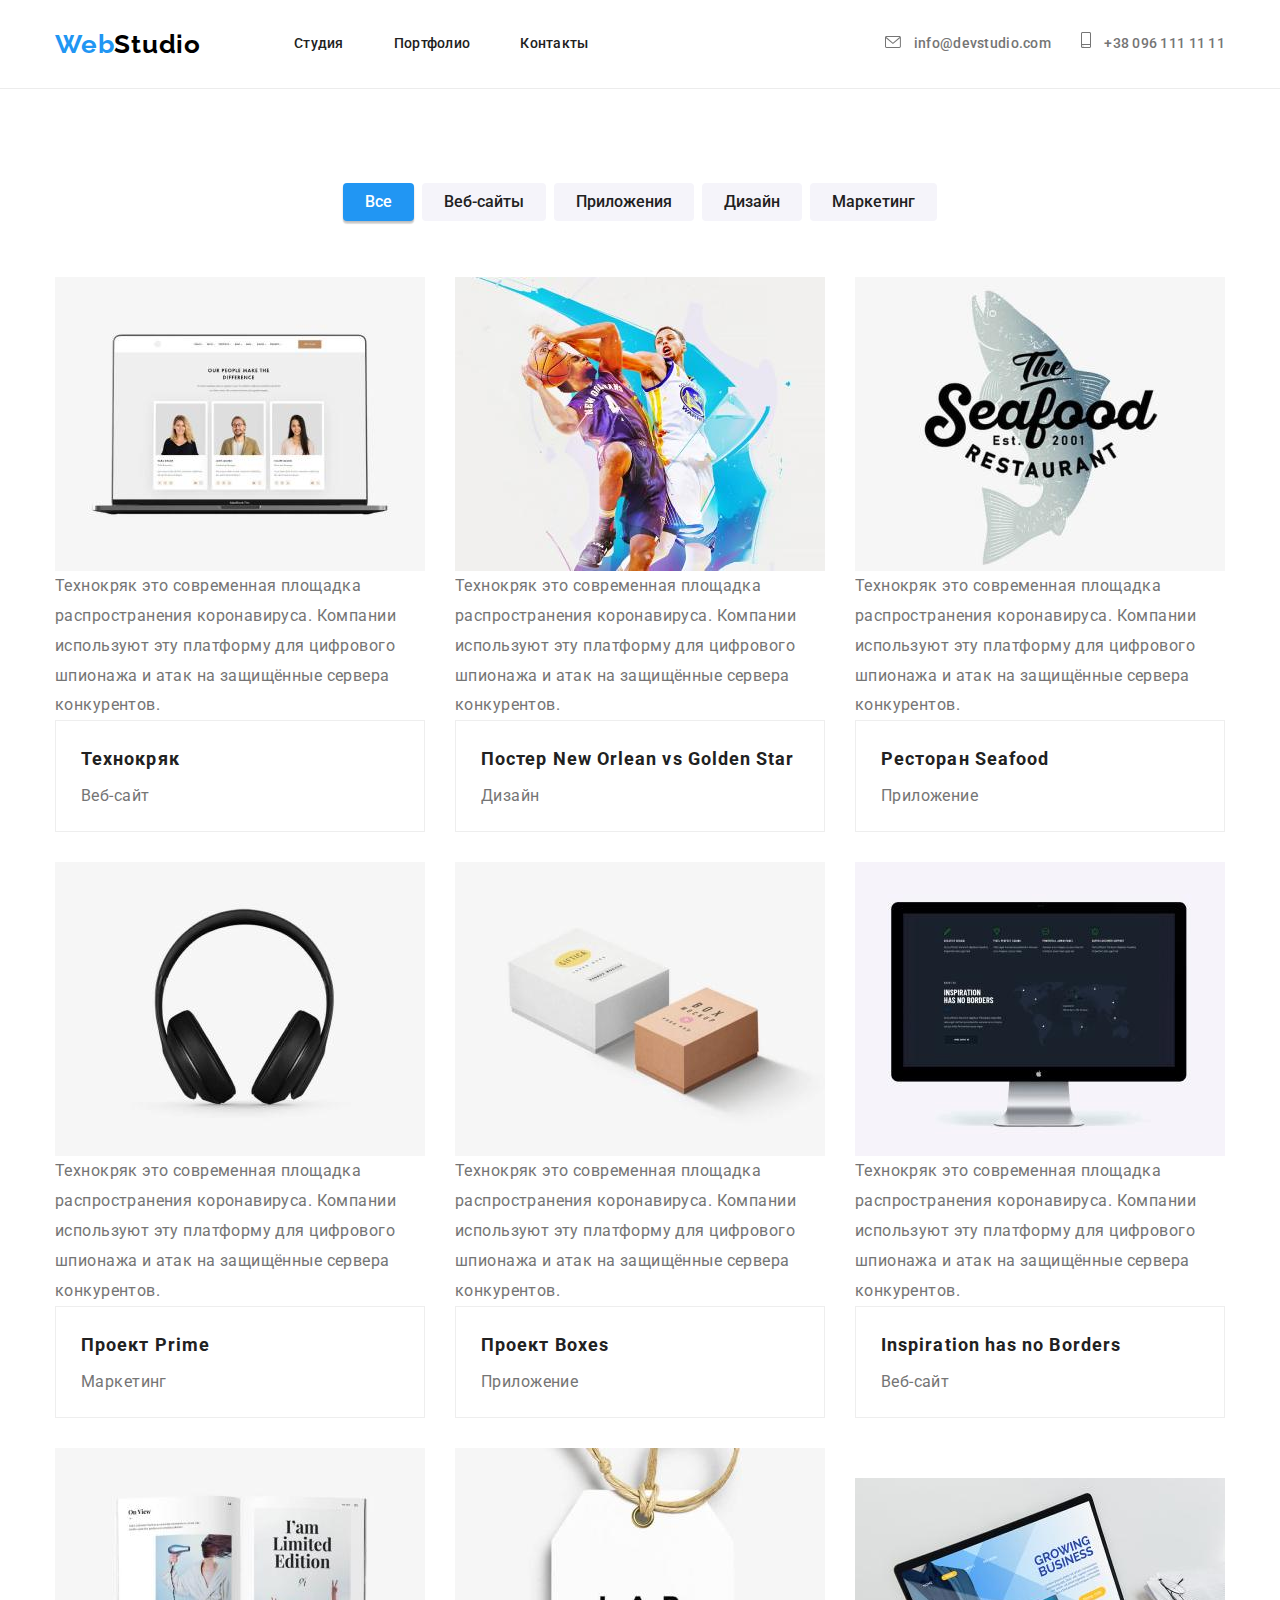
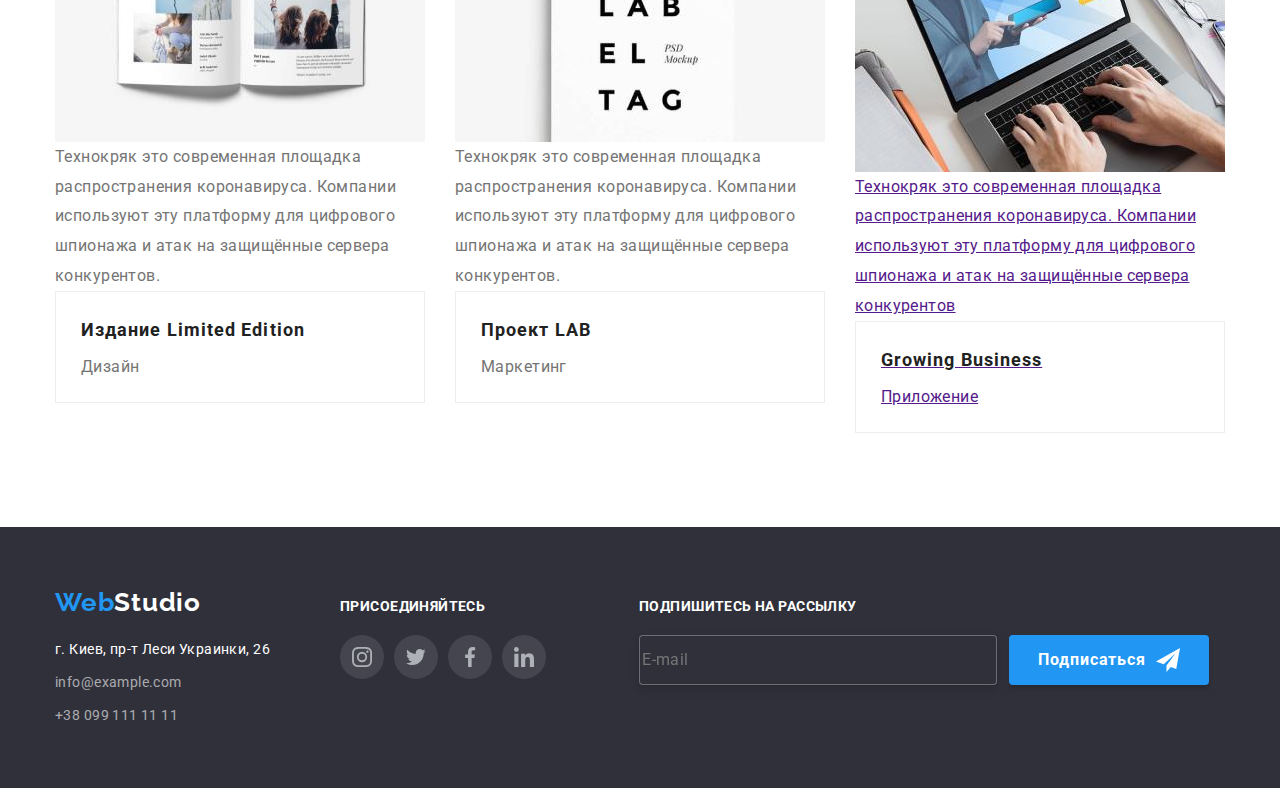
==== commit adcf9d2e: "bem дз7" ====
--- a/portfolio.html
+++ b/portfolio.html
@@ -51,122 +51,122 @@
                 <li class="portfolio__item"><button type="button" class="button portfolio__btn">Дизайн</button></li>
                 <li class="portfolio__item"><button type="button" class="button portfolio__btn">Маркетинг</button></li>
             </ul>
-            <ul class="images-items">
-                <li class="card-set">
-                <a href="" class="link-portfolio">
-                    <div class="overlay">
+            <ul class="portfolio-list">
+                <li class="portfolio-list__item">
+                <a href="" class="portfolio-list__link">
+                    <div class="portfolio-list__overlay">
                     <img src="./images/techno.jpg" alt="технокряк" width="370">
-                    <p class="text-overlay">Технокряк это современная площадка распространения коронавируса. Компании используют эту платформу для цифрового
+                    <p class="portfolio-list__text-overlay">Технокряк это современная площадка распространения коронавируса. Компании используют эту платформу для цифрового
                         шпионажа и атак на защищённые сервера конкурентов.
                     </p>
                    </div>
-                    <div class="portfolio-bottom">
-                    <h2 class="images-items-title">Технокряк</h2>
+                    <div class="portfolio-list__bottom">
+                    <h2 class="portfolio-list__title">Технокряк</h2>
                     <p>Веб-сайт</p>
                 </div>
                 </a>
                 </li>
-                <li class="card-set">
-                        <a href="" class="link-portfolio">
-                            <div class="overlay">
+                <li class="portfolio-list__item">
+                        <a href="" class="portfolio-list__link">
+                            <div class="portfolio-list__overlay">
                             <img src="./images/poster.jpg" alt="постер баскетбол" width="370">
-                            <p class="text-overlay">Технокряк это современная площадка распространения коронавируса. Компании используют эту
+                            <p class="portfolio-list__text-overlay">Технокряк это современная площадка распространения коронавируса. Компании используют эту
                                 платформу для цифрового шпионажа и атак на защищённые сервера конкурентов.
                             </p>
                             </div>
-                        <div class="portfolio-bottom">
-                    <h2 class="images-items-title">Постер New Orlean vs Golden Star</h2>
+                        <div class="portfolio-list__bottom">
+                    <h2 class="portfolio-list__title">Постер New Orlean vs Golden Star</h2>
                     <p>Дизайн</p>
                     </div>
                     </a>
                 </li>
-                <li class="card-set">
-                    <a href="" class="link-portfolio">
-                        <div class="overlay">
+                <li class="portfolio-list__item">
+                    <a href="" class="portfolio-list__link">
+                        <div class="portfolio-list__overlay">
                         <img src="./images/restoran.jpg" alt="приложение ресторан" width="370">
-                        <p class="text-overlay">Технокряк это современная площадка распространения коронавируса. Компании используют эту
+                        <p class="portfolio-list__text-overlay">Технокряк это современная площадка распространения коронавируса. Компании используют эту
                             платформу для цифрового шпионажа и атак на защищённые сервера конкурентов.</p>
                         </div>
-                    <div class="portfolio-bottom">
-                    <h2 class="images-items-title">Ресторан Seafood</h2>
+                    <div class="portfolio-list__bottom">
+                    <h2 class="portfolio-list__title">Ресторан Seafood</h2>
                     <p>Приложение</p>
                     </div>
                     </a>
                 </li>
-                <li class="card-set">
-                    <a href="" class="link-portfolio">
-                        <div class="overlay">
+                <li class="portfolio-list__item">
+                    <a href="" class="portfolio-list__link">
+                        <div class="portfolio-list__overlay">
                         <img src="./images/prime.jpg" alt="наушники" width="370">
-                      <p class="text-overlay">Технокряк это современная площадка распространения коронавируса. Компании используют эту
+                      <p class="portfolio-list__text-overlay">Технокряк это современная площадка распространения коронавируса. Компании используют эту
                     платформу для цифрового шпионажа и атак на защищённые сервера конкурентов.</p>
                       </div>
-                    <div class="portfolio-bottom">
-                    <h2 class="images-items-title">Проект Prime</h2>
+                    <div class="portfolio-list__bottom">
+                    <h2 class="portfolio-list__title">Проект Prime</h2>
                     <p>Маркетинг</p>
                     </div>
                     </a>
                 </li>
-                <li class="card-set">
-                    <a href="" class="link-portfolio">
-                        <div class="overlay">
+                <li class="portfolio-list__item">
+                    <a href="" class="portfolio-list__link">
+                        <div class="portfolio-list__overlay">
                         <img src="./images/box.jpg" alt="коробка" width="370">
-                        <p class="text-overlay">Технокряк это современная площадка распространения коронавируса. Компании используют эту
+                        <p class="portfolio-list__text-overlay">Технокряк это современная площадка распространения коронавируса. Компании используют эту
                             платформу для цифрового шпионажа и атак на защищённые сервера конкурентов.</p>
                         </div>
-                <div class="portfolio-bottom">
-                    <h2 class="images-items-title">Проект Boxes</h2>
+                <div class="portfolio-list__bottom">
+                    <h2 class="portfolio-list__title">Проект Boxes</h2>
                     <p>Приложение</p>
                     </div>
                     </a>
                 </li>
-                <li class="card-set">
-                    <a href="" class="link-portfolio">
-                        <div class="overlay">
+                <li class="portfolio-list__item">
+                    <a href="" class="portfolio-list__link">
+                        <div class="portfolio-list__overlay">
                         <img src="./images/insp.jpg" alt="вдохновение" width="370">
-                        <p class="text-overlay">Технокряк это современная площадка распространения коронавируса. Компании используют эту
+                        <p class="portfolio-list__text-overlay">Технокряк это современная площадка распространения коронавируса. Компании используют эту
                         платформу для цифрового шпионажа и атак на защищённые сервера конкурентов.</p>
                         </div>
-                    <div class="portfolio-bottom">
-                    <h2 class="images-items-title">Inspiration has no Borders</h2>
+                    <div class="portfolio-list__bottom">
+                    <h2 class="portfolio-list__title">Inspiration has no Borders</h2>
                     <p>Веб-сайт</p>
                     </div>
                     </a>
                 </li>
-                <li class="card-set">
-                    <a href="" class="link-portfolio">
-                        <div class="overlay">
+                <li class="portfolio-list__item">
+                    <a href="" class="portfolio-list__link">
+                        <div class="portfolio-list__overlay">
                         <img src="./images/book.jpg" alt="издание" width="370">
-                        <p class="text-overlay">Технокряк это современная площадка распространения коронавируса. Компании используют эту
+                        <p class="portfolio-list__text-overlay">Технокряк это современная площадка распространения коронавируса. Компании используют эту
                             платформу для цифрового шпионажа и атак на защищённые сервера конкурентов.</p>
                         </div>
-                <div class="portfolio-bottom">
-                    <h2 class="images-items-title">Издание Limited Edition</h2>
+                <div class="portfolio-list__bottom">
+                    <h2 class="portfolio-list__title">Издание Limited Edition</h2>
                     <p>Дизайн</p>
                     </div>
                     </a>
                 </li>
-                <li class="card-set">
-                    <a href="" class="link-portfolio">
-                        <div class="overlay">
+                <li class="portfolio-list__item">
+                    <a href="" class="portfolio-list__link">
+                        <div class="portfolio-list__overlay">
                         <img src="./images/lab.jpg" alt="проект" width="370">
-                      <p class="text-overlay">Технокряк это современная площадка распространения коронавируса. Компании используют эту
+                      <p class="portfolio-list__text-overlay">Технокряк это современная площадка распространения коронавируса. Компании используют эту
     платформу для цифрового шпионажа и атак на защищённые сервера конкурентов.</p>
                     </div>
-                    <div class="portfolio-bottom">
-                    <h2 class="images-items-title">Проект LAB</h2>
+                    <div class="portfolio-list__bottom">
+                    <h2 class="portfolio-list__title">Проект LAB</h2>
                     <p>Маркетинг</p>
                     </div>
                     </a>
                 </li>
-                <li class="card-set">
-                    <a href="" class="link-portfolio">
-                        <div class="overlay">
+                <li class="portfolio-list__item">
+                    <a href="" class="portfolio-list__item">
+                        <div class="portfolio-list__overlay">
                         <img src="./images/busines.jpg" alt="развитие бизнеса" width="370">
-                        <p class="text-overlay">Технокряк это современная площадка распространения коронавируса. Компании используют эту
+                        <p class="portfolio-list__text-overlay">Технокряк это современная площадка распространения коронавируса. Компании используют эту
                         платформу для цифрового шпионажа и атак на защищённые сервера конкурентов</p>
                             </div>
-                    <div class="portfolio-bottom">
-                    <h2 class="images-items-title">Growing Business</h2>
+                    <div class="portfolio-list__bottom">
+                    <h2 class="portfolio-list__title">Growing Business</h2>
                     <p>Приложение</p>
                     </div>
                     </a>
@@ -231,7 +231,7 @@
             <div class="footer__form-set">
                 <input class="footer__form-email" type="email" name="email" placeholder="E-mail">
                 <button type="submit" class="footer__button button">Подписаться
-                    <svg class="foooter__icon-send" width="24" height="24">
+                    <svg class="footer__icon-send" width="24" height="24">
                         <use href="./images/icons.svg#icon-icon-send"></use>
                     </svg> </button>
             </div>
--- a/css/main.min.css
+++ b/css/main.min.css
@@ -1,2 +1,2 @@
-h1,h2,h3,p{padding:0;margin:0}ul{list-style:none;padding:0;margin:0;marker:none}body{background-color:var(--basic-bg-color);color:var(--basic-text-color);font-family:roboto, sans-serif;font-weight:400;font-size:14px;line-height:1.71;letter-spacing:0.03em}:root{--basic-text-color: #757575;--text-color: #212121;--accent-color: #2196f3;--basic-bg-color: #ffffff;--secondary-bg-color: #f5f4fa;--bg-color: #2f303a;--text-white-color: #ffffff;--card-set-marg: 30px}.visually-hidden{position:absolute;clip:rect(0 0 0 0);width:1px;height:1px;margin:-1px}.container{width:1200px;padding-left:15px;padding-right:15px;margin:0 auto}.section{padding-top:94px;padding-bottom:94px}.button{display:flex;border-radius:4px;margin-top:0;justify-content:center;align-items:center;font-family:inherit;font-size:16px;cursor:pointer;border:transparent}img{display:block;max-width:100%;height:auto}.link{color:var(--text-color);text-decoration:none;font-weight:500;line-height:1.14;letter-spacing:0.02em}.title{color:var(--text-color);font-weight:700;font-size:36px;line-height:1.17;margin-bottom:50px;text-align:center}.social-list__item{width:44px;height:44px}.social-list__item+.social-list__item{margin-left:10px}.social-list__link{width:100%;height:100%;border-radius:50%;background-color:var(--basic-bg-color);display:flex;justify-content:center;align-items:center;fill:#afb1b8;transition-property:background-color;transition-duration:250ms;transition-timing-function:cubic-bezier(0.4, 0, 0.2, 1)}.social-list__link:hover,.social-list__link:focus{background-color:var(--accent-color)}.social-list__icon{transition-property:fill;transition-duration:250ms;transition-timing-function:cubic-bezier(0.4, 0, 0.2, 1)}.social-list__link:hover .social-list__icon,.social-list__link:focus .social-list__icon{fill:var(--basic-bg-color)}.social-list{display:flex;justify-content:center}.logo{display:block;color:var(--accent-color);text-decoration:none;font-family:Raleway, sans-serif;font-weight:700;font-size:26px;line-height:1.19;letter-spacing:0.03em}.header__logo{margin-right:93px}.header__logo--black{color:#000000}.footer__logo{margin-right:0;margin-bottom:20px}.footer__logo--white{color:var(--text-white-color)}.header__container{display:flex;align-items:center}.header{border-bottom:1px solid #ececec}.site-nav{display:flex;align-items:center}.site-nav__item{padding-top:32px;padding-bottom:32px;position:relative}.site-nav__item:not(:last-child){margin-right:50px}.site-nav__link{transition-property:color;transition-duration:250ms;transition-timing-function:cubic-bezier(0.4, 0, 0.2, 1)}.site-nav__link:hover,.site-nav__link:focus{color:var(--accent-color)}.site-nav__link::after{position:absolute;display:block;content:'';width:100%;height:4px;background-color:var(--accent-color);border-radius:2px;bottom:-1px;opacity:0;transition-property:opasity;transition-duration:250ms;transition-timing-function:cubic-bezier(0.4, 0, 0.2, 1)}.site-nav__link:hover::after{opacity:1}.auth-nav{display:flex;margin-left:auto;align-items:center}.auth-nav__link{color:var(--basic-text-color);transition-property:color;transition-duration:250ms;transition-timing-function:cubic-bezier(0.4, 0, 0.2, 1)}.auth-nav__link:hover,.auth-nav__link:focus{color:var(--accent-color)}.auth-nav__icon{fill:var(--basic-text-color);margin-right:10px;transition-property:fill;transition-duration:250ms;transition-timing-function:cubic-bezier(0.4, 0, 0.2, 1)}.auth-nav__link:hover .auth-nav__icon,.auth-nav__link:focus .auth-nav__icon{fill:var(--accent-color)}.auth-nav__item:not(:last-child){margin-right:30px}.backdrop{position:fixed;top:0;width:100vw;height:100vh;background:rgba(0,0,0,0.2);display:flex;justify-content:center;align-items:center;transition-property:opacity, visibility;transition-duration:250ms;transition-timing-function:cubic-bezier(0.4, 0, 0.2, 1)}.backdrop.is-hidden{opacity:0;visibility:hidden;pointer-events:none}.modal{position:relative;top:221px 536px;width:528px;min-height:581px;padding:40px;background-color:var(--basic-bg-color);box-shadow:0px 1px 3px rgba(0,0,0,0.12),0px 1px 1px rgba(0,0,0,0.14),0px 2px 1px rgba(0,0,0,0.2);border-radius:4px;transform:translate(50px) rotate(0deg);transition-property:transform;transition-duration:250ms;transition-timing-function:cubic-bezier(0.4, 0, 0.2, 1)}.btn{position:absolute;display:flex;justify-content:center;align-items:center;width:30px;height:30px;top:8px;right:8px;background:var(--basic-bg-color);border:1px solid rgba(0,0,0,0.1);box-sizing:border-box;border-radius:50%;transition:fill 250ms cubic-bezier(0.4, 0, 0.2, 1)}.btn:focus{fill:var(--accent-color)}.modal-title{font-weight:700;font-size:20px;line-height:1.15;text-align:center;letter-spacing:0.03em;color:var(--text-color);margin-bottom:12px}.input-label{display:block;font-size:12px;line-height:1.17;letter-spacing:0.01em;color:var(--basic-text-color);margin-bottom:4px}.modal-input{width:100%;height:40px;border:1px solid rgba(33,33,33,0.2);border-radius:4px;padding-left:40px;padding-right:15px;outline:none;transition:border-color 250ms cubic-bezier(0.4, 0, 0.2, 1)}.modal-input:focus{border-color:var(--accent-color)}.input-form{display:block;position:relative;margin-bottom:10px}.text{margin-bottom:20px}.input-icon{position:absolute;left:12px;top:50%;transform:translateY(-50%);transition:fill 250ms cubic-bezier(0.4, 0, 0.2, 1)}.modal-input:focus+.input-icon{fill:var(--accent-color)}.modal-text{font-size:12px;line-height:1.67;letter-spacing:0.01em;color:rgba(117,117,117,0.5);width:100%;height:120px;padding:12px 16px;resize:none}.checkbox-text{display:flex;line-height:1.71;justify-content:center;align-items:center;margin-bottom:30px}.checkbox-text span{display:flex;justify-content:center;align-items:center;width:16px;height:15px;border:2px solid #212121;border-radius:2px;margin-right:9px;fill:var(--basic-bg-color)}.modal-checkbox:checked+.checkbox-text span{background-color:var(--accent-color);border:none}.modal-link{color:var(--accent-color)}.button-modal{margin:0 auto;transition-property:background-color;transition-duration:250ms;transition-timing-function:cubic-bezier(0.4, 0, 0.2, 1)}.button-modal:hover,.button-modal:focus{background-color:#188ce8}.hero{padding-top:200px;padding-bottom:200px;background-color:var(--bg-color);text-align:center;background-image:linear-gradient(to right, rgba(47,48,58,0.4), rgba(47,48,58,0.4)),url(../images/hero.jpg);max-width:1600px;max-height:600px;margin-left:auto;margin-right:auto;background-position:center;background-repeat:no-repeat;background-size:cover}.hero__title{color:var(--text-white-color);font-weight:900;font-size:44px;line-height:1.36;letter-spacing:0.06em;text-transform:uppercase;margin:0 auto;max-width:696px;margin-bottom:30px}.hero__btn{background-color:var(--accent-color);color:var(--text-white-color);font-weight:700;line-height:1.87;padding:10px 32px;min-width:200px;margin:0 auto;text-transform:uppercase;letter-spacing:0.06em;box-shadow:0px 4px 4px rgba(0,0,0,0.15);transition-property:color, background-color;transition-duration:250ms;transition-timing-function:cubic-bezier(0.4, 0, 0.2, 1)}.hero__btn:hover,.hero__btn:focus{background-color:var(--accent-color);color:var(--text-white-color)}.feature__list{display:flex}.feature__item:not(:last-child){margin-right:var(--card-set-marg);max-width:270px}.feature__icon{display:flex;justify-content:center;align-items:center;max-width:270px;min-height:120px;margin-bottom:30px;background-color:var(--secondary-bg-color);border-radius:4px}.feature__img{width:70px;height:70px;transition-property:fill;transition-duration:250ms;transition-timing-function:cubic-bezier(0.4, 0, 0.2, 1)}.feature__img:hover{fill:var(--accent-color)}.feature__title{color:var(--text-color);font-weight:700;font-size:inherit;line-height:1.14;text-transform:uppercase;margin-bottom:10px}.work{padding-top:0}.work__list{display:flex;margin-left:calc(-1 * var(--card-set-marg))}.work__item{position:relative;flex-basis:calc(100% / 3 - var(--card-set-marg));margin-left:var(--card-set-marg)}.work__label{position:absolute;bottom:0;padding-top:27px;padding-bottom:27px;width:100%;font-weight:700;line-height:1.14;text-align:center;background-color:rgba(47,48,58,0.8);color:var(--text-white-color);text-transform:uppercase}.team{background-color:var(--secondary-bg-color)}.team-list{display:flex;margin-left:calc(-1 * var(--card-set-marg))}.team-list__item{flex-basis:calc(100% / 4 - var(--card-set-marg));margin-left:var(--card-set-marg);overflow:hidden;background-color:var(--basic-bg-color);box-shadow:0px 1px 3px rgba(0,0,0,0.12),0px 1px 1px rgba(0,0,0,0.14),0px 2px 1px rgba(0,0,0,0.2);border-radius:0px 0px 4px 4px}.team-list__title{color:var(--text-color);font-weight:500;font-size:16px;line-height:1.18;text-align:center;margin-bottom:10px}.team-list__text{color:var(--text-color);font-size:16px;line-height:1.18;text-align:center;margin-bottom:16px}.team-list__card-bottom{padding-top:var(--card-set-marg);padding-bottom:var(--card-set-marg)}.client-list{display:flex;justify-content:center}.client-list__item{width:170px;height:92px;border:1px solid #afb1b8;box-sizing:border-box;border-radius:4px;transition-property:border;transition-duration:250ms;transition-timing-function:cubic-bezier(0.4, 0, 0.2, 1)}.client-list__item:hover,.client-list__item:focus{border:1px solid var(--accent-color)}.client-list__link{width:100%;height:100%;display:flex;justify-content:center;align-items:center;fill:#afb1b8}.client__icon{transition-property:fill;transition-duration:250ms;transition-timing-function:cubic-bezier(0.4, 0, 0.2, 1)}.client__link:hover .client__icon,.client__link:focus .client__icon{fill:var(--accent-color)}.client__item+.client__item{margin-left:30px}.footer{background-color:var(--bg-color);line-height:1.71;padding-top:60px;padding-bottom:60px}.footer__container{display:flex}.footer__contact-wrap{display:flex;align-items:baseline}.footer__address{max-width:231px;margin-right:70px}.soc-container{max-width:206px;margin-right:93px}.footer__item:not(:last-child){margin-bottom:9px}.footer__contact-address{color:var(--text-white-color);text-decoration:none;font-style:normal;transition:color 250ms cubic-bezier(0.4, 0, 0.2, 1)}.footer__contact-address:hover,.footer__contact-address:focus{color:var(--accent-color)}.footer__mail{color:rgba(255,255,255,0.6);text-decoration:none;font-style:normal;transition:color 250ms cubic-bezier(0.4, 0, 0.2, 1)}.footer__mail:hover,.footer__mail:focus{color:var(--accent-color)}.footer__list{display:flex;justify-content:center;align-items:center}.footer__title{font-style:normal;font-weight:700;font-size:14px;line-height:1.14;color:var(--text-white-color);text-transform:uppercase;margin-bottom:20px}.footer__link{background:rgba(255,255,255,0.1)}.footer__form-set{display:flex;width:570px}.footer__form-email{width:358px;min-height:50px;margin-right:12px;background-color:var(--bg-color);border:1px solid rgba(255,255,255,0.3);filter:drop-shadow(0px 4px 4px rgba(0,0,0,0.15));border-radius:4px;color:rgba(255,255,255,0.6);font-size:16px;line-height:1.25;letter-spacing:0.03em}.footer__button{width:200px;min-height:50px;font-weight:700;line-height:1.87;letter-spacing:0.06em;background-color:var(--accent-color);color:var(--text-white-color);box-shadow:0px 4px 4px rgba(0,0,0,0.15);border-radius:4px}.footer__icon-send{width:24px;height:24px;margin-left:10px;fill:var(--basic-bg-color)}.portfolio__item:not(:last-child){margin-right:8px}.portfolio__filter{display:flex;justify-content:center;align-items:center;margin-bottom:56px}.portfolio__btn{background-color:var(--secondary-bg-color);color:var(--text-color);font-weight:500;line-height:1.62;padding:6px 22px;transition-property:box-shadow, background-color, color;transition-duration:250ms;transition-timing-function:cubic-bezier(0.4, 0, 0.2, 1)}.portfolio__btn:hover,.portfolio__btn:focus{background-color:var(--accent-color);color:var(--text-white-color);box-shadow:0px 3px 1px rgba(0,0,0,0.1),0px 1px 2px rgba(0,0,0,0.08),0px 2px 2px rgba(0,0,0,0.12)}.portfolio__btn.current{background-color:var(--accent-color);color:var(--text-white-color);max-width:73px;box-shadow:0px 3px 1px rgba(0,0,0,0.1),0px 1px 2px rgba(0,0,0,0.08),0px 2px 2px rgba(0,0,0,0.12)}.images-items{display:flex;flex-wrap:wrap;margin-left:calc(-1 * var(--card-set-marg));margin-top:calc(-1 * var(--card-set-marg));color:var(--basic-text-color);font-size:16px;line-height:1.87}.images-items-title{color:var(--text-color);font-family:inherit;font-weight:700;font-size:18px;line-height:2;letter-spacing:0.06em;margin-bottom:4px}.card-set{flex-basis:calc(100% / 3 - var(--card-set-marg));margin-left:var(--card-set-marg);margin-top:var(--card-set-marg)}.link-portfolio{display:block;text-decoration:none;color:var(--basic-text-color);transition-property:box-shadow;transition-duration:250ms;transition-timing-function:cubic-bezier(0.4, 0, 0.2, 1)}.link-portfolio:hover,.link-portfolio:focus{box-shadow:0px 1px 1px rgba(0,0,0,0.12),0px 4px 4px rgba(0,0,0,0.06),1px 4px 6px rgba(0,0,0,0.16)}.portfolio-bottom{padding:20px 25px 20px 25px;background:var(--basic-bg-color);border:1px solid #eeeeee;box-sizing:border-box}.overlay{position:relative;overflow:hidden}.text-overlay{position:absolute;font-size:18px;line-height:1.56;color:var(--text-white-color);background:rgba(33,150,243,0.9);top:0;height:100%;padding:63px 24px;transform:translateY(100%);transition-property:transform;transition-duration:250ms;transition-timing-function:cubic-bezier(0.4, 0, 0.2, 1)}.link-portfolio:hover .text-overlay,.link-portfolio:focus .text-overlay{transform:translate(0)}
+h1,h2,h3,p{padding:0;margin:0}ul{list-style:none;padding:0;margin:0;marker:none}body{background-color:var(--basic-bg-color);color:var(--basic-text-color);font-family:roboto, sans-serif;font-weight:400;font-size:14px;line-height:1.71;letter-spacing:0.03em}:root{--basic-text-color: #757575;--text-color: #212121;--accent-color: #2196f3;--basic-bg-color: #ffffff;--secondary-bg-color: #f5f4fa;--bg-color: #2f303a;--text-white-color: #ffffff;--card-set-marg: 30px}.visually-hidden{position:absolute;clip:rect(0 0 0 0);width:1px;height:1px;margin:-1px}.container{width:1200px;padding-left:15px;padding-right:15px;margin:0 auto}.section{padding-top:94px;padding-bottom:94px}.button{display:flex;border-radius:4px;margin-top:0;justify-content:center;align-items:center;font-family:inherit;font-size:16px;cursor:pointer;border:transparent}img{display:block;max-width:100%;height:auto}.link{color:var(--text-color);text-decoration:none;font-weight:500;line-height:1.14;letter-spacing:0.02em}.title{color:var(--text-color);font-weight:700;font-size:36px;line-height:1.17;margin-bottom:50px;text-align:center}.social-list__item{width:44px;height:44px}.social-list__item+.social-list__item{margin-left:10px}.social-list__link{width:100%;height:100%;border-radius:50%;background-color:var(--basic-bg-color);display:flex;justify-content:center;align-items:center;fill:#afb1b8;transition-property:background-color;transition-duration:250ms;transition-timing-function:cubic-bezier(0.4, 0, 0.2, 1)}.social-list__link:hover,.social-list__link:focus{background-color:var(--accent-color)}.social-list__icon{transition-property:fill;transition-duration:250ms;transition-timing-function:cubic-bezier(0.4, 0, 0.2, 1)}.social-list__link:hover .social-list__icon,.social-list__link:focus .social-list__icon{fill:var(--basic-bg-color)}.social-list{display:flex;justify-content:center}.logo{display:block;color:var(--accent-color);text-decoration:none;font-family:Raleway, sans-serif;font-weight:700;font-size:26px;line-height:1.19;letter-spacing:0.03em}.header__logo{margin-right:93px}.header__logo--black{color:#000000}.footer__logo{margin-right:0;margin-bottom:20px}.footer__logo--white{color:var(--text-white-color)}.header__container{display:flex;align-items:center}.header{border-bottom:1px solid #ececec}.site-nav{display:flex;align-items:center}.site-nav__item{padding-top:32px;padding-bottom:32px;position:relative}.site-nav__item:not(:last-child){margin-right:50px}.site-nav__link{transition-property:color;transition-duration:250ms;transition-timing-function:cubic-bezier(0.4, 0, 0.2, 1)}.site-nav__link:hover,.site-nav__link:focus{color:var(--accent-color)}.site-nav__link::after{position:absolute;display:block;content:'';width:100%;height:4px;background-color:var(--accent-color);border-radius:2px;bottom:-1px;opacity:0;transition-property:opasity;transition-duration:250ms;transition-timing-function:cubic-bezier(0.4, 0, 0.2, 1)}.site-nav__link:hover::after{opacity:1}.auth-nav{display:flex;margin-left:auto;align-items:center}.auth-nav__link{color:var(--basic-text-color);transition-property:color;transition-duration:250ms;transition-timing-function:cubic-bezier(0.4, 0, 0.2, 1)}.auth-nav__link:hover,.auth-nav__link:focus{color:var(--accent-color)}.auth-nav__icon{fill:var(--basic-text-color);margin-right:10px;transition-property:fill;transition-duration:250ms;transition-timing-function:cubic-bezier(0.4, 0, 0.2, 1)}.auth-nav__link:hover .auth-nav__icon,.auth-nav__link:focus .auth-nav__icon{fill:var(--accent-color)}.auth-nav__item:not(:last-child){margin-right:30px}.backdrop{position:fixed;top:0;width:100vw;height:100vh;background:rgba(0,0,0,0.2);display:flex;justify-content:center;align-items:center;transition-property:opacity, visibility;transition-duration:250ms;transition-timing-function:cubic-bezier(0.4, 0, 0.2, 1)}.backdrop.is-hidden{opacity:0;visibility:hidden;pointer-events:none}.modal{position:relative;top:221px 536px;width:528px;min-height:581px;padding:40px;background-color:var(--basic-bg-color);box-shadow:0px 1px 3px rgba(0,0,0,0.12),0px 1px 1px rgba(0,0,0,0.14),0px 2px 1px rgba(0,0,0,0.2);border-radius:4px;transform:translate(50px) rotate(0deg);transition-property:transform;transition-duration:250ms;transition-timing-function:cubic-bezier(0.4, 0, 0.2, 1)}.btn{position:absolute;display:flex;justify-content:center;align-items:center;width:30px;height:30px;top:8px;right:8px;background:var(--basic-bg-color);border:1px solid rgba(0,0,0,0.1);box-sizing:border-box;border-radius:50%;transition:fill 250ms cubic-bezier(0.4, 0, 0.2, 1)}.btn:focus{fill:var(--accent-color)}.modal-title{font-weight:700;font-size:20px;line-height:1.15;text-align:center;letter-spacing:0.03em;color:var(--text-color);margin-bottom:12px}.input-label{display:block;font-size:12px;line-height:1.17;letter-spacing:0.01em;color:var(--basic-text-color);margin-bottom:4px}.modal-input{width:100%;height:40px;border:1px solid rgba(33,33,33,0.2);border-radius:4px;padding-left:40px;padding-right:15px;outline:none;transition:border-color 250ms cubic-bezier(0.4, 0, 0.2, 1)}.modal-input:focus{border-color:var(--accent-color)}.input-form{display:block;position:relative;margin-bottom:10px}.text{margin-bottom:20px}.input-icon{position:absolute;left:12px;top:50%;transform:translateY(-50%);transition:fill 250ms cubic-bezier(0.4, 0, 0.2, 1)}.modal-input:focus+.input-icon{fill:var(--accent-color)}.modal-text{font-size:12px;line-height:1.67;letter-spacing:0.01em;color:rgba(117,117,117,0.5);width:100%;height:120px;padding:12px 16px;resize:none}.checkbox-text{display:flex;line-height:1.71;justify-content:center;align-items:center;margin-bottom:30px}.checkbox-text span{display:flex;justify-content:center;align-items:center;width:16px;height:15px;border:2px solid #212121;border-radius:2px;margin-right:9px;fill:var(--basic-bg-color)}.modal-checkbox:checked+.checkbox-text span{background-color:var(--accent-color);border:none}.modal-link{color:var(--accent-color)}.button-modal{margin:0 auto;transition-property:background-color;transition-duration:250ms;transition-timing-function:cubic-bezier(0.4, 0, 0.2, 1)}.button-modal:hover,.button-modal:focus{background-color:#188ce8}.hero{padding-top:200px;padding-bottom:200px;background-color:var(--bg-color);text-align:center;background-image:linear-gradient(to right, rgba(47,48,58,0.4), rgba(47,48,58,0.4)),url(../images/hero.jpg);max-width:1600px;max-height:600px;margin-left:auto;margin-right:auto;background-position:center;background-repeat:no-repeat;background-size:cover}.hero__title{color:var(--text-white-color);font-weight:900;font-size:44px;line-height:1.36;letter-spacing:0.06em;text-transform:uppercase;margin:0 auto;max-width:696px;margin-bottom:30px}.hero__btn{background-color:var(--accent-color);color:var(--text-white-color);font-weight:700;line-height:1.87;padding:10px 32px;min-width:200px;margin:0 auto;text-transform:uppercase;letter-spacing:0.06em;box-shadow:0px 4px 4px rgba(0,0,0,0.15);transition-property:color, background-color;transition-duration:250ms;transition-timing-function:cubic-bezier(0.4, 0, 0.2, 1)}.hero__btn:hover,.hero__btn:focus{background-color:var(--accent-color);color:var(--text-white-color)}.feature__list{display:flex}.feature__item:not(:last-child){margin-right:var(--card-set-marg);max-width:270px}.feature__icon{display:flex;justify-content:center;align-items:center;max-width:270px;min-height:120px;margin-bottom:30px;background-color:var(--secondary-bg-color);border-radius:4px}.feature__img{width:70px;height:70px;transition-property:fill;transition-duration:250ms;transition-timing-function:cubic-bezier(0.4, 0, 0.2, 1)}.feature__img:hover{fill:var(--accent-color)}.feature__title{color:var(--text-color);font-weight:700;font-size:inherit;line-height:1.14;text-transform:uppercase;margin-bottom:10px}.work{padding-top:0}.work__list{display:flex;margin-left:calc(-1 * var(--card-set-marg))}.work__item{position:relative;flex-basis:calc(100% / 3 - var(--card-set-marg));margin-left:var(--card-set-marg)}.work__label{position:absolute;bottom:0;padding-top:27px;padding-bottom:27px;width:100%;font-weight:700;line-height:1.14;text-align:center;background-color:rgba(47,48,58,0.8);color:var(--text-white-color);text-transform:uppercase}.team{background-color:var(--secondary-bg-color)}.team-list{display:flex;margin-left:calc(-1 * var(--card-set-marg))}.team-list__item{flex-basis:calc(100% / 4 - var(--card-set-marg));margin-left:var(--card-set-marg);overflow:hidden;background-color:var(--basic-bg-color);box-shadow:0px 1px 3px rgba(0,0,0,0.12),0px 1px 1px rgba(0,0,0,0.14),0px 2px 1px rgba(0,0,0,0.2);border-radius:0px 0px 4px 4px}.team-list__title{color:var(--text-color);font-weight:500;font-size:16px;line-height:1.18;text-align:center;margin-bottom:10px}.team-list__text{color:var(--text-color);font-size:16px;line-height:1.18;text-align:center;margin-bottom:16px}.team-list__card-bottom{padding-top:var(--card-set-marg);padding-bottom:var(--card-set-marg)}.client-list{display:flex;justify-content:center}.client-list__item{width:170px;height:92px;border:1px solid #afb1b8;box-sizing:border-box;border-radius:4px;transition-property:border;transition-duration:250ms;transition-timing-function:cubic-bezier(0.4, 0, 0.2, 1)}.client-list__item:hover,.client-list__item:focus{border:1px solid var(--accent-color)}.client-list__link{width:100%;height:100%;display:flex;justify-content:center;align-items:center;fill:#afb1b8}.client-list__icon{transition-property:fill;transition-duration:250ms;transition-timing-function:cubic-bezier(0.4, 0, 0.2, 1)}.client-list__link:hover .client-list__icon,.client-list__link:focus .client-list__icon{fill:var(--accent-color)}.client-list__item+.client-list__item{margin-left:30px}.footer{background-color:var(--bg-color);line-height:1.71;padding-top:60px;padding-bottom:60px}.footer__container{display:flex}.footer__contact-wrap{display:flex;align-items:baseline}.footer__address{max-width:231px;margin-right:70px}.footer__soc-container{max-width:206px;margin-right:93px}.footer__item:not(:last-child){margin-bottom:9px}.footer__contact-address{color:var(--text-white-color);text-decoration:none;font-style:normal;transition:color 250ms cubic-bezier(0.4, 0, 0.2, 1)}.footer__contact-address:hover,.footer__contact-address:focus{color:var(--accent-color)}.footer__mail{color:rgba(255,255,255,0.6);text-decoration:none;font-style:normal;transition:color 250ms cubic-bezier(0.4, 0, 0.2, 1)}.footer__mail:hover,.footer__mail:focus{color:var(--accent-color)}.footer__list{display:flex;justify-content:center;align-items:center}.footer__title{font-style:normal;font-weight:700;font-size:14px;line-height:1.14;color:var(--text-white-color);text-transform:uppercase;margin-bottom:20px}.footer__link{background:rgba(255,255,255,0.1)}.footer__form-set{display:flex;width:570px}.footer__form-email{width:358px;min-height:50px;margin-right:12px;background-color:var(--bg-color);border:1px solid rgba(255,255,255,0.3);filter:drop-shadow(0px 4px 4px rgba(0,0,0,0.15));border-radius:4px;color:rgba(255,255,255,0.6);font-size:16px;line-height:1.25;letter-spacing:0.03em}.footer__button{width:200px;min-height:50px;font-weight:700;line-height:1.87;letter-spacing:0.06em;background-color:var(--accent-color);color:var(--text-white-color);box-shadow:0px 4px 4px rgba(0,0,0,0.15);border-radius:4px}.footer__icon-send{width:24px;height:24px;margin-left:10px;fill:var(--basic-bg-color)}.portfolio__item:not(:last-child){margin-right:8px}.portfolio__filter{display:flex;justify-content:center;align-items:center;margin-bottom:56px}.portfolio__btn{background-color:var(--secondary-bg-color);color:var(--text-color);font-weight:500;line-height:1.62;padding:6px 22px;transition-property:box-shadow, background-color, color;transition-duration:250ms;transition-timing-function:cubic-bezier(0.4, 0, 0.2, 1)}.portfolio__btn:hover,.portfolio__btn:focus{background-color:var(--accent-color);color:var(--text-white-color);box-shadow:0px 3px 1px rgba(0,0,0,0.1),0px 1px 2px rgba(0,0,0,0.08),0px 2px 2px rgba(0,0,0,0.12)}.portfolio__btn.current{background-color:var(--accent-color);color:var(--text-white-color);max-width:73px;box-shadow:0px 3px 1px rgba(0,0,0,0.1),0px 1px 2px rgba(0,0,0,0.08),0px 2px 2px rgba(0,0,0,0.12)}.portfolio-list{display:flex;flex-wrap:wrap;margin-left:calc(-1 * var(--card-set-marg));margin-top:calc(-1 * var(--card-set-marg));color:var(--basic-text-color);font-size:16px;line-height:1.87}.portfolio-list__title{color:var(--text-color);font-family:inherit;font-weight:700;font-size:18px;line-height:2;letter-spacing:0.06em;margin-bottom:4px}.portfolio-list__item{flex-basis:calc(100% / 3 - var(--card-set-marg));margin-left:var(--card-set-marg);margin-top:var(--card-set-marg)}.portfolio-list__link{display:block;text-decoration:none;color:var(--basic-text-color);transition-property:box-shadow;transition-duration:250ms;transition-timing-function:cubic-bezier(0.4, 0, 0.2, 1)}.portfolio-list__link:hover,.portfolio-list__link:focus{box-shadow:0px 1px 1px rgba(0,0,0,0.12),0px 4px 4px rgba(0,0,0,0.06),1px 4px 6px rgba(0,0,0,0.16)}.portfolio-list__bottom{padding:20px 25px 20px 25px;background:var(--basic-bg-color);border:1px solid #eeeeee;box-sizing:border-box}.portfolio-list__overlay{position:relative;overflow:hidden}.text-overlay{position:absolute;font-size:18px;line-height:1.56;color:var(--text-white-color);background:rgba(33,150,243,0.9);top:0;height:100%;padding:63px 24px;transform:translateY(100%);transition-property:transform;transition-duration:250ms;transition-timing-function:cubic-bezier(0.4, 0, 0.2, 1)}.portfolio-list__link:hover .text-overlay,.portfolio-list__link:focus .text-overlay{transform:translate(0)}
 /*# sourceMappingURL=main.min.css.map */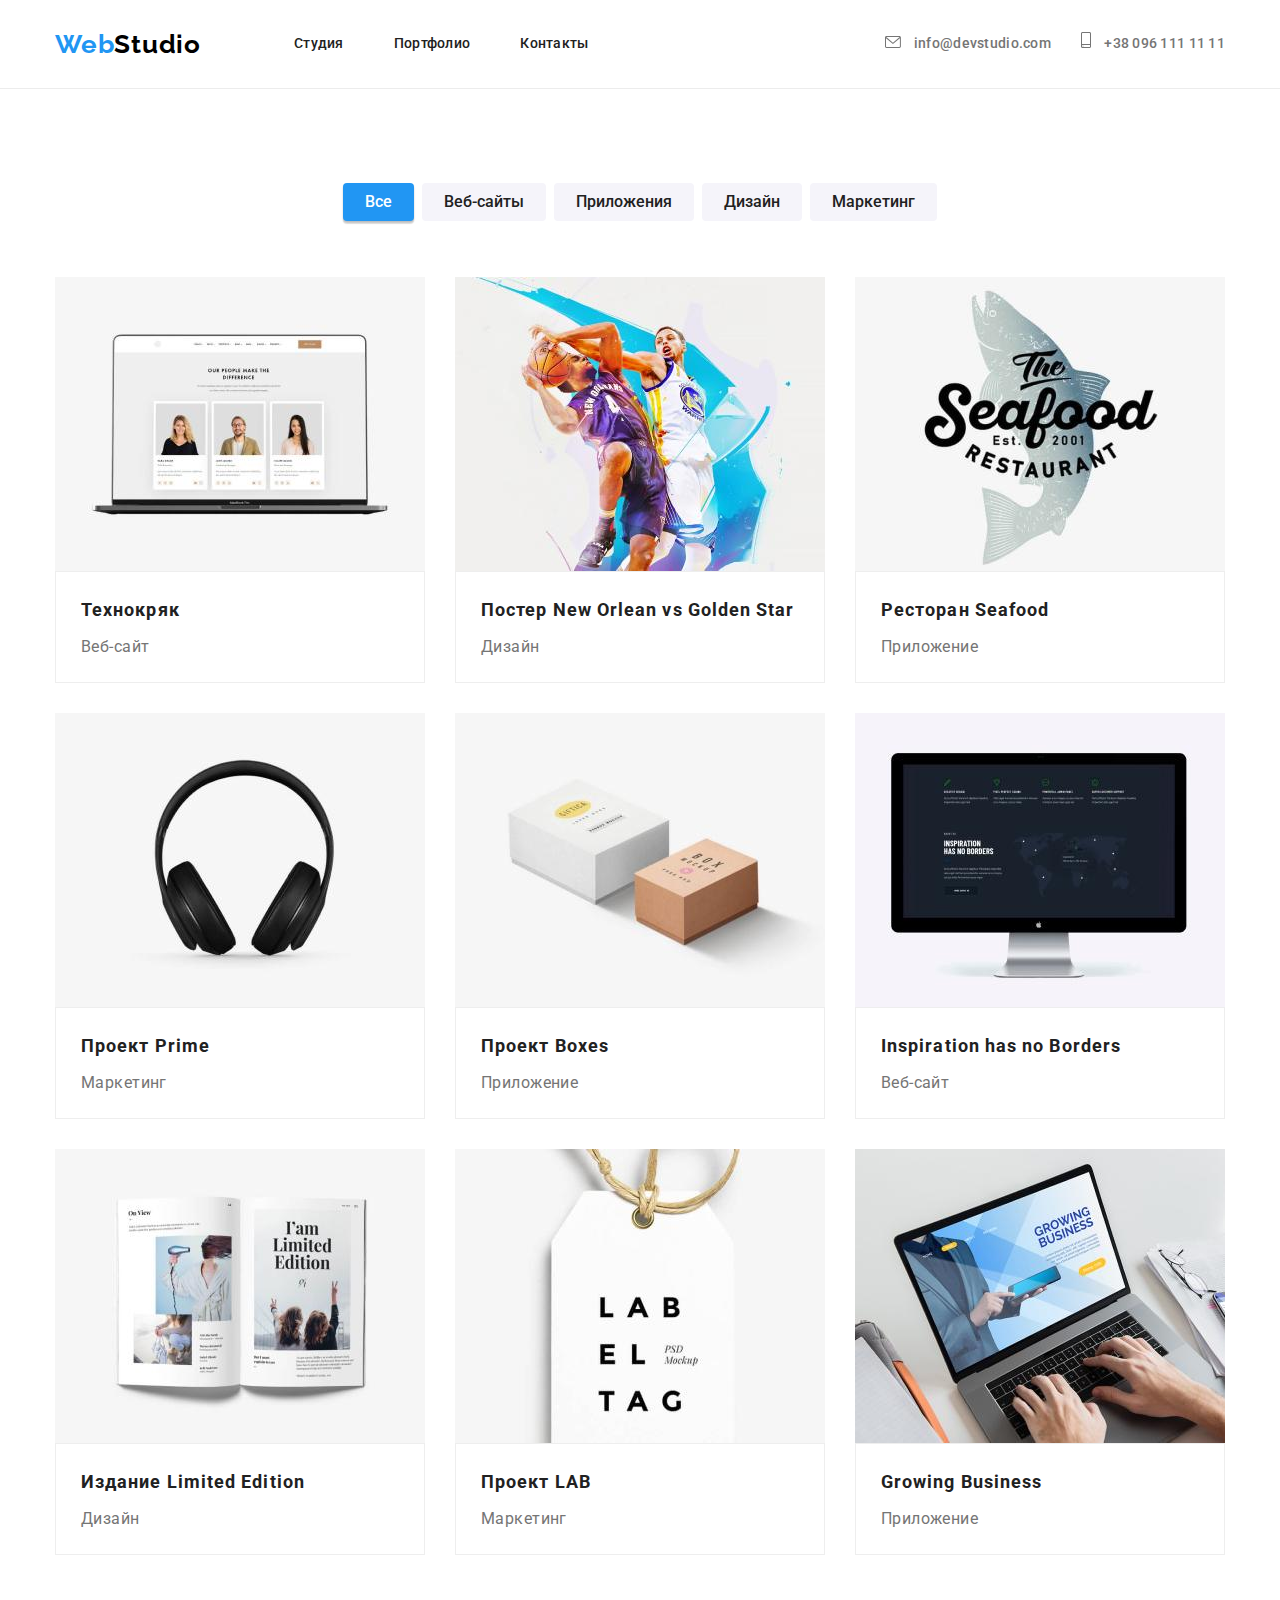
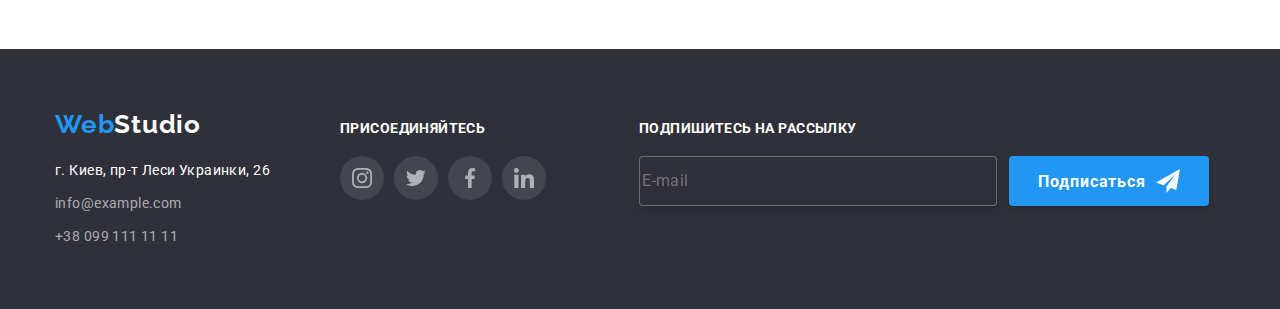
==== commit 887ee229: "bem дз7" ====
--- a/portfolio.html
+++ b/portfolio.html
@@ -159,7 +159,7 @@
                     </a>
                 </li>
                 <li class="portfolio-list__item">
-                    <a href="" class="portfolio-list__item">
+                    <a href="" class="portfolio-list__link">
                         <div class="portfolio-list__overlay">
                         <img src="./images/busines.jpg" alt="развитие бизнеса" width="370">
                         <p class="portfolio-list__text-overlay">Технокряк это современная площадка распространения коронавируса. Компании используют эту
--- a/css/main.min.css
+++ b/css/main.min.css
@@ -1,2 +1,2 @@
-h1,h2,h3,p{padding:0;margin:0}ul{list-style:none;padding:0;margin:0;marker:none}body{background-color:var(--basic-bg-color);color:var(--basic-text-color);font-family:roboto, sans-serif;font-weight:400;font-size:14px;line-height:1.71;letter-spacing:0.03em}:root{--basic-text-color: #757575;--text-color: #212121;--accent-color: #2196f3;--basic-bg-color: #ffffff;--secondary-bg-color: #f5f4fa;--bg-color: #2f303a;--text-white-color: #ffffff;--card-set-marg: 30px}.visually-hidden{position:absolute;clip:rect(0 0 0 0);width:1px;height:1px;margin:-1px}.container{width:1200px;padding-left:15px;padding-right:15px;margin:0 auto}.section{padding-top:94px;padding-bottom:94px}.button{display:flex;border-radius:4px;margin-top:0;justify-content:center;align-items:center;font-family:inherit;font-size:16px;cursor:pointer;border:transparent}img{display:block;max-width:100%;height:auto}.link{color:var(--text-color);text-decoration:none;font-weight:500;line-height:1.14;letter-spacing:0.02em}.title{color:var(--text-color);font-weight:700;font-size:36px;line-height:1.17;margin-bottom:50px;text-align:center}.social-list__item{width:44px;height:44px}.social-list__item+.social-list__item{margin-left:10px}.social-list__link{width:100%;height:100%;border-radius:50%;background-color:var(--basic-bg-color);display:flex;justify-content:center;align-items:center;fill:#afb1b8;transition-property:background-color;transition-duration:250ms;transition-timing-function:cubic-bezier(0.4, 0, 0.2, 1)}.social-list__link:hover,.social-list__link:focus{background-color:var(--accent-color)}.social-list__icon{transition-property:fill;transition-duration:250ms;transition-timing-function:cubic-bezier(0.4, 0, 0.2, 1)}.social-list__link:hover .social-list__icon,.social-list__link:focus .social-list__icon{fill:var(--basic-bg-color)}.social-list{display:flex;justify-content:center}.logo{display:block;color:var(--accent-color);text-decoration:none;font-family:Raleway, sans-serif;font-weight:700;font-size:26px;line-height:1.19;letter-spacing:0.03em}.header__logo{margin-right:93px}.header__logo--black{color:#000000}.footer__logo{margin-right:0;margin-bottom:20px}.footer__logo--white{color:var(--text-white-color)}.header__container{display:flex;align-items:center}.header{border-bottom:1px solid #ececec}.site-nav{display:flex;align-items:center}.site-nav__item{padding-top:32px;padding-bottom:32px;position:relative}.site-nav__item:not(:last-child){margin-right:50px}.site-nav__link{transition-property:color;transition-duration:250ms;transition-timing-function:cubic-bezier(0.4, 0, 0.2, 1)}.site-nav__link:hover,.site-nav__link:focus{color:var(--accent-color)}.site-nav__link::after{position:absolute;display:block;content:'';width:100%;height:4px;background-color:var(--accent-color);border-radius:2px;bottom:-1px;opacity:0;transition-property:opasity;transition-duration:250ms;transition-timing-function:cubic-bezier(0.4, 0, 0.2, 1)}.site-nav__link:hover::after{opacity:1}.auth-nav{display:flex;margin-left:auto;align-items:center}.auth-nav__link{color:var(--basic-text-color);transition-property:color;transition-duration:250ms;transition-timing-function:cubic-bezier(0.4, 0, 0.2, 1)}.auth-nav__link:hover,.auth-nav__link:focus{color:var(--accent-color)}.auth-nav__icon{fill:var(--basic-text-color);margin-right:10px;transition-property:fill;transition-duration:250ms;transition-timing-function:cubic-bezier(0.4, 0, 0.2, 1)}.auth-nav__link:hover .auth-nav__icon,.auth-nav__link:focus .auth-nav__icon{fill:var(--accent-color)}.auth-nav__item:not(:last-child){margin-right:30px}.backdrop{position:fixed;top:0;width:100vw;height:100vh;background:rgba(0,0,0,0.2);display:flex;justify-content:center;align-items:center;transition-property:opacity, visibility;transition-duration:250ms;transition-timing-function:cubic-bezier(0.4, 0, 0.2, 1)}.backdrop.is-hidden{opacity:0;visibility:hidden;pointer-events:none}.modal{position:relative;top:221px 536px;width:528px;min-height:581px;padding:40px;background-color:var(--basic-bg-color);box-shadow:0px 1px 3px rgba(0,0,0,0.12),0px 1px 1px rgba(0,0,0,0.14),0px 2px 1px rgba(0,0,0,0.2);border-radius:4px;transform:translate(50px) rotate(0deg);transition-property:transform;transition-duration:250ms;transition-timing-function:cubic-bezier(0.4, 0, 0.2, 1)}.btn{position:absolute;display:flex;justify-content:center;align-items:center;width:30px;height:30px;top:8px;right:8px;background:var(--basic-bg-color);border:1px solid rgba(0,0,0,0.1);box-sizing:border-box;border-radius:50%;transition:fill 250ms cubic-bezier(0.4, 0, 0.2, 1)}.btn:focus{fill:var(--accent-color)}.modal-title{font-weight:700;font-size:20px;line-height:1.15;text-align:center;letter-spacing:0.03em;color:var(--text-color);margin-bottom:12px}.input-label{display:block;font-size:12px;line-height:1.17;letter-spacing:0.01em;color:var(--basic-text-color);margin-bottom:4px}.modal-input{width:100%;height:40px;border:1px solid rgba(33,33,33,0.2);border-radius:4px;padding-left:40px;padding-right:15px;outline:none;transition:border-color 250ms cubic-bezier(0.4, 0, 0.2, 1)}.modal-input:focus{border-color:var(--accent-color)}.input-form{display:block;position:relative;margin-bottom:10px}.text{margin-bottom:20px}.input-icon{position:absolute;left:12px;top:50%;transform:translateY(-50%);transition:fill 250ms cubic-bezier(0.4, 0, 0.2, 1)}.modal-input:focus+.input-icon{fill:var(--accent-color)}.modal-text{font-size:12px;line-height:1.67;letter-spacing:0.01em;color:rgba(117,117,117,0.5);width:100%;height:120px;padding:12px 16px;resize:none}.checkbox-text{display:flex;line-height:1.71;justify-content:center;align-items:center;margin-bottom:30px}.checkbox-text span{display:flex;justify-content:center;align-items:center;width:16px;height:15px;border:2px solid #212121;border-radius:2px;margin-right:9px;fill:var(--basic-bg-color)}.modal-checkbox:checked+.checkbox-text span{background-color:var(--accent-color);border:none}.modal-link{color:var(--accent-color)}.button-modal{margin:0 auto;transition-property:background-color;transition-duration:250ms;transition-timing-function:cubic-bezier(0.4, 0, 0.2, 1)}.button-modal:hover,.button-modal:focus{background-color:#188ce8}.hero{padding-top:200px;padding-bottom:200px;background-color:var(--bg-color);text-align:center;background-image:linear-gradient(to right, rgba(47,48,58,0.4), rgba(47,48,58,0.4)),url(../images/hero.jpg);max-width:1600px;max-height:600px;margin-left:auto;margin-right:auto;background-position:center;background-repeat:no-repeat;background-size:cover}.hero__title{color:var(--text-white-color);font-weight:900;font-size:44px;line-height:1.36;letter-spacing:0.06em;text-transform:uppercase;margin:0 auto;max-width:696px;margin-bottom:30px}.hero__btn{background-color:var(--accent-color);color:var(--text-white-color);font-weight:700;line-height:1.87;padding:10px 32px;min-width:200px;margin:0 auto;text-transform:uppercase;letter-spacing:0.06em;box-shadow:0px 4px 4px rgba(0,0,0,0.15);transition-property:color, background-color;transition-duration:250ms;transition-timing-function:cubic-bezier(0.4, 0, 0.2, 1)}.hero__btn:hover,.hero__btn:focus{background-color:var(--accent-color);color:var(--text-white-color)}.feature__list{display:flex}.feature__item:not(:last-child){margin-right:var(--card-set-marg);max-width:270px}.feature__icon{display:flex;justify-content:center;align-items:center;max-width:270px;min-height:120px;margin-bottom:30px;background-color:var(--secondary-bg-color);border-radius:4px}.feature__img{width:70px;height:70px;transition-property:fill;transition-duration:250ms;transition-timing-function:cubic-bezier(0.4, 0, 0.2, 1)}.feature__img:hover{fill:var(--accent-color)}.feature__title{color:var(--text-color);font-weight:700;font-size:inherit;line-height:1.14;text-transform:uppercase;margin-bottom:10px}.work{padding-top:0}.work__list{display:flex;margin-left:calc(-1 * var(--card-set-marg))}.work__item{position:relative;flex-basis:calc(100% / 3 - var(--card-set-marg));margin-left:var(--card-set-marg)}.work__label{position:absolute;bottom:0;padding-top:27px;padding-bottom:27px;width:100%;font-weight:700;line-height:1.14;text-align:center;background-color:rgba(47,48,58,0.8);color:var(--text-white-color);text-transform:uppercase}.team{background-color:var(--secondary-bg-color)}.team-list{display:flex;margin-left:calc(-1 * var(--card-set-marg))}.team-list__item{flex-basis:calc(100% / 4 - var(--card-set-marg));margin-left:var(--card-set-marg);overflow:hidden;background-color:var(--basic-bg-color);box-shadow:0px 1px 3px rgba(0,0,0,0.12),0px 1px 1px rgba(0,0,0,0.14),0px 2px 1px rgba(0,0,0,0.2);border-radius:0px 0px 4px 4px}.team-list__title{color:var(--text-color);font-weight:500;font-size:16px;line-height:1.18;text-align:center;margin-bottom:10px}.team-list__text{color:var(--text-color);font-size:16px;line-height:1.18;text-align:center;margin-bottom:16px}.team-list__card-bottom{padding-top:var(--card-set-marg);padding-bottom:var(--card-set-marg)}.client-list{display:flex;justify-content:center}.client-list__item{width:170px;height:92px;border:1px solid #afb1b8;box-sizing:border-box;border-radius:4px;transition-property:border;transition-duration:250ms;transition-timing-function:cubic-bezier(0.4, 0, 0.2, 1)}.client-list__item:hover,.client-list__item:focus{border:1px solid var(--accent-color)}.client-list__link{width:100%;height:100%;display:flex;justify-content:center;align-items:center;fill:#afb1b8}.client-list__icon{transition-property:fill;transition-duration:250ms;transition-timing-function:cubic-bezier(0.4, 0, 0.2, 1)}.client-list__link:hover .client-list__icon,.client-list__link:focus .client-list__icon{fill:var(--accent-color)}.client-list__item+.client-list__item{margin-left:30px}.footer{background-color:var(--bg-color);line-height:1.71;padding-top:60px;padding-bottom:60px}.footer__container{display:flex}.footer__contact-wrap{display:flex;align-items:baseline}.footer__address{max-width:231px;margin-right:70px}.footer__soc-container{max-width:206px;margin-right:93px}.footer__item:not(:last-child){margin-bottom:9px}.footer__contact-address{color:var(--text-white-color);text-decoration:none;font-style:normal;transition:color 250ms cubic-bezier(0.4, 0, 0.2, 1)}.footer__contact-address:hover,.footer__contact-address:focus{color:var(--accent-color)}.footer__mail{color:rgba(255,255,255,0.6);text-decoration:none;font-style:normal;transition:color 250ms cubic-bezier(0.4, 0, 0.2, 1)}.footer__mail:hover,.footer__mail:focus{color:var(--accent-color)}.footer__list{display:flex;justify-content:center;align-items:center}.footer__title{font-style:normal;font-weight:700;font-size:14px;line-height:1.14;color:var(--text-white-color);text-transform:uppercase;margin-bottom:20px}.footer__link{background:rgba(255,255,255,0.1)}.footer__form-set{display:flex;width:570px}.footer__form-email{width:358px;min-height:50px;margin-right:12px;background-color:var(--bg-color);border:1px solid rgba(255,255,255,0.3);filter:drop-shadow(0px 4px 4px rgba(0,0,0,0.15));border-radius:4px;color:rgba(255,255,255,0.6);font-size:16px;line-height:1.25;letter-spacing:0.03em}.footer__button{width:200px;min-height:50px;font-weight:700;line-height:1.87;letter-spacing:0.06em;background-color:var(--accent-color);color:var(--text-white-color);box-shadow:0px 4px 4px rgba(0,0,0,0.15);border-radius:4px}.footer__icon-send{width:24px;height:24px;margin-left:10px;fill:var(--basic-bg-color)}.portfolio__item:not(:last-child){margin-right:8px}.portfolio__filter{display:flex;justify-content:center;align-items:center;margin-bottom:56px}.portfolio__btn{background-color:var(--secondary-bg-color);color:var(--text-color);font-weight:500;line-height:1.62;padding:6px 22px;transition-property:box-shadow, background-color, color;transition-duration:250ms;transition-timing-function:cubic-bezier(0.4, 0, 0.2, 1)}.portfolio__btn:hover,.portfolio__btn:focus{background-color:var(--accent-color);color:var(--text-white-color);box-shadow:0px 3px 1px rgba(0,0,0,0.1),0px 1px 2px rgba(0,0,0,0.08),0px 2px 2px rgba(0,0,0,0.12)}.portfolio__btn.current{background-color:var(--accent-color);color:var(--text-white-color);max-width:73px;box-shadow:0px 3px 1px rgba(0,0,0,0.1),0px 1px 2px rgba(0,0,0,0.08),0px 2px 2px rgba(0,0,0,0.12)}.portfolio-list{display:flex;flex-wrap:wrap;margin-left:calc(-1 * var(--card-set-marg));margin-top:calc(-1 * var(--card-set-marg));color:var(--basic-text-color);font-size:16px;line-height:1.87}.portfolio-list__title{color:var(--text-color);font-family:inherit;font-weight:700;font-size:18px;line-height:2;letter-spacing:0.06em;margin-bottom:4px}.portfolio-list__item{flex-basis:calc(100% / 3 - var(--card-set-marg));margin-left:var(--card-set-marg);margin-top:var(--card-set-marg)}.portfolio-list__link{display:block;text-decoration:none;color:var(--basic-text-color);transition-property:box-shadow;transition-duration:250ms;transition-timing-function:cubic-bezier(0.4, 0, 0.2, 1)}.portfolio-list__link:hover,.portfolio-list__link:focus{box-shadow:0px 1px 1px rgba(0,0,0,0.12),0px 4px 4px rgba(0,0,0,0.06),1px 4px 6px rgba(0,0,0,0.16)}.portfolio-list__bottom{padding:20px 25px 20px 25px;background:var(--basic-bg-color);border:1px solid #eeeeee;box-sizing:border-box}.portfolio-list__overlay{position:relative;overflow:hidden}.text-overlay{position:absolute;font-size:18px;line-height:1.56;color:var(--text-white-color);background:rgba(33,150,243,0.9);top:0;height:100%;padding:63px 24px;transform:translateY(100%);transition-property:transform;transition-duration:250ms;transition-timing-function:cubic-bezier(0.4, 0, 0.2, 1)}.portfolio-list__link:hover .text-overlay,.portfolio-list__link:focus .text-overlay{transform:translate(0)}
+h1,h2,h3,p{padding:0;margin:0}ul{list-style:none;padding:0;margin:0;marker:none}body{background-color:var(--basic-bg-color);color:var(--basic-text-color);font-family:roboto, sans-serif;font-weight:400;font-size:14px;line-height:1.71;letter-spacing:0.03em}:root{--basic-text-color: #757575;--text-color: #212121;--accent-color: #2196f3;--basic-bg-color: #ffffff;--secondary-bg-color: #f5f4fa;--bg-color: #2f303a;--text-white-color: #ffffff;--card-set-marg: 30px}.visually-hidden{position:absolute;clip:rect(0 0 0 0);width:1px;height:1px;margin:-1px}.container{width:1200px;padding-left:15px;padding-right:15px;margin:0 auto}.section{padding-top:94px;padding-bottom:94px}.button{display:flex;border-radius:4px;margin-top:0;justify-content:center;align-items:center;font-family:inherit;font-size:16px;cursor:pointer;border:transparent}img{display:block;max-width:100%;height:auto}.link{color:var(--text-color);text-decoration:none;font-weight:500;line-height:1.14;letter-spacing:0.02em}.title{color:var(--text-color);font-weight:700;font-size:36px;line-height:1.17;margin-bottom:50px;text-align:center}.social-list__item{width:44px;height:44px}.social-list__item+.social-list__item{margin-left:10px}.social-list__link{width:100%;height:100%;border-radius:50%;background-color:var(--basic-bg-color);display:flex;justify-content:center;align-items:center;fill:#afb1b8;transition-property:background-color;transition-duration:250ms;transition-timing-function:cubic-bezier(0.4, 0, 0.2, 1)}.social-list__link:hover,.social-list__link:focus{background-color:var(--accent-color)}.social-list__icon{transition-property:fill;transition-duration:250ms;transition-timing-function:cubic-bezier(0.4, 0, 0.2, 1)}.social-list__link:hover .social-list__icon,.social-list__link:focus .social-list__icon{fill:var(--basic-bg-color)}.social-list{display:flex;justify-content:center}.logo{display:block;color:var(--accent-color);text-decoration:none;font-family:Raleway, sans-serif;font-weight:700;font-size:26px;line-height:1.19;letter-spacing:0.03em}.header__logo{margin-right:93px}.header__logo--black{color:#000000}.footer__logo{margin-right:0;margin-bottom:20px}.footer__logo--white{color:var(--text-white-color)}.header__container{display:flex;align-items:center}.header{border-bottom:1px solid #ececec}.site-nav{display:flex;align-items:center}.site-nav__item{padding-top:32px;padding-bottom:32px;position:relative}.site-nav__item:not(:last-child){margin-right:50px}.site-nav__link{transition-property:color;transition-duration:250ms;transition-timing-function:cubic-bezier(0.4, 0, 0.2, 1)}.site-nav__link:hover,.site-nav__link:focus{color:var(--accent-color)}.site-nav__link::after{position:absolute;display:block;content:'';width:100%;height:4px;background-color:var(--accent-color);border-radius:2px;bottom:-1px;opacity:0;transition-property:opasity;transition-duration:250ms;transition-timing-function:cubic-bezier(0.4, 0, 0.2, 1)}.site-nav__link:hover::after{opacity:1}.auth-nav{display:flex;margin-left:auto;align-items:center}.auth-nav__link{color:var(--basic-text-color);transition-property:color;transition-duration:250ms;transition-timing-function:cubic-bezier(0.4, 0, 0.2, 1)}.auth-nav__link:hover,.auth-nav__link:focus{color:var(--accent-color)}.auth-nav__icon{fill:var(--basic-text-color);margin-right:10px;transition-property:fill;transition-duration:250ms;transition-timing-function:cubic-bezier(0.4, 0, 0.2, 1)}.auth-nav__link:hover .auth-nav__icon,.auth-nav__link:focus .auth-nav__icon{fill:var(--accent-color)}.auth-nav__item:not(:last-child){margin-right:30px}.backdrop{position:fixed;top:0;width:100vw;height:100vh;background:rgba(0,0,0,0.2);display:flex;justify-content:center;align-items:center;transition-property:opacity, visibility;transition-duration:250ms;transition-timing-function:cubic-bezier(0.4, 0, 0.2, 1)}.backdrop.is-hidden{opacity:0;visibility:hidden;pointer-events:none}.modal{position:relative;top:221px 536px;width:528px;min-height:581px;padding:40px;background-color:var(--basic-bg-color);box-shadow:0px 1px 3px rgba(0,0,0,0.12),0px 1px 1px rgba(0,0,0,0.14),0px 2px 1px rgba(0,0,0,0.2);border-radius:4px;transform:translate(50px) rotate(0deg);transition-property:transform;transition-duration:250ms;transition-timing-function:cubic-bezier(0.4, 0, 0.2, 1)}.btn{position:absolute;display:flex;justify-content:center;align-items:center;width:30px;height:30px;top:8px;right:8px;background:var(--basic-bg-color);border:1px solid rgba(0,0,0,0.1);box-sizing:border-box;border-radius:50%;transition:fill 250ms cubic-bezier(0.4, 0, 0.2, 1)}.btn:focus{fill:var(--accent-color)}.modal-title{font-weight:700;font-size:20px;line-height:1.15;text-align:center;letter-spacing:0.03em;color:var(--text-color);margin-bottom:12px}.input-label{display:block;font-size:12px;line-height:1.17;letter-spacing:0.01em;color:var(--basic-text-color);margin-bottom:4px}.modal-input{width:100%;height:40px;border:1px solid rgba(33,33,33,0.2);border-radius:4px;padding-left:40px;padding-right:15px;outline:none;transition:border-color 250ms cubic-bezier(0.4, 0, 0.2, 1)}.modal-input:focus{border-color:var(--accent-color)}.input-form{display:block;position:relative;margin-bottom:10px}.text{margin-bottom:20px}.input-icon{position:absolute;left:12px;top:50%;transform:translateY(-50%);transition:fill 250ms cubic-bezier(0.4, 0, 0.2, 1)}.modal-input:focus+.input-icon{fill:var(--accent-color)}.modal-text{font-size:12px;line-height:1.67;letter-spacing:0.01em;color:rgba(117,117,117,0.5);width:100%;height:120px;padding:12px 16px;resize:none}.checkbox-text{display:flex;line-height:1.71;justify-content:center;align-items:center;margin-bottom:30px}.checkbox-text span{display:flex;justify-content:center;align-items:center;width:16px;height:15px;border:2px solid #212121;border-radius:2px;margin-right:9px;fill:var(--basic-bg-color)}.modal-checkbox:checked+.checkbox-text span{background-color:var(--accent-color);border:none}.modal-link{color:var(--accent-color)}.button-modal{margin:0 auto;transition-property:background-color;transition-duration:250ms;transition-timing-function:cubic-bezier(0.4, 0, 0.2, 1)}.button-modal:hover,.button-modal:focus{background-color:#188ce8}.hero{padding-top:200px;padding-bottom:200px;background-color:var(--bg-color);text-align:center;background-image:linear-gradient(to right, rgba(47,48,58,0.4), rgba(47,48,58,0.4)),url(../images/hero.jpg);max-width:1600px;max-height:600px;margin-left:auto;margin-right:auto;background-position:center;background-repeat:no-repeat;background-size:cover}.hero__title{color:var(--text-white-color);font-weight:900;font-size:44px;line-height:1.36;letter-spacing:0.06em;text-transform:uppercase;margin:0 auto;max-width:696px;margin-bottom:30px}.hero__btn{background-color:var(--accent-color);color:var(--text-white-color);font-weight:700;line-height:1.87;padding:10px 32px;min-width:200px;margin:0 auto;text-transform:uppercase;letter-spacing:0.06em;box-shadow:0px 4px 4px rgba(0,0,0,0.15);transition-property:color, background-color;transition-duration:250ms;transition-timing-function:cubic-bezier(0.4, 0, 0.2, 1)}.hero__btn:hover,.hero__btn:focus{background-color:var(--accent-color);color:var(--text-white-color)}.feature__list{display:flex}.feature__item:not(:last-child){margin-right:var(--card-set-marg);max-width:270px}.feature__icon{display:flex;justify-content:center;align-items:center;max-width:270px;min-height:120px;margin-bottom:30px;background-color:var(--secondary-bg-color);border-radius:4px}.feature__img{width:70px;height:70px;transition-property:fill;transition-duration:250ms;transition-timing-function:cubic-bezier(0.4, 0, 0.2, 1)}.feature__img:hover{fill:var(--accent-color)}.feature__title{color:var(--text-color);font-weight:700;font-size:inherit;line-height:1.14;text-transform:uppercase;margin-bottom:10px}.work{padding-top:0}.work__list{display:flex;margin-left:calc(-1 * var(--card-set-marg))}.work__item{position:relative;flex-basis:calc(100% / 3 - var(--card-set-marg));margin-left:var(--card-set-marg)}.work__label{position:absolute;bottom:0;padding-top:27px;padding-bottom:27px;width:100%;font-weight:700;line-height:1.14;text-align:center;background-color:rgba(47,48,58,0.8);color:var(--text-white-color);text-transform:uppercase}.team{background-color:var(--secondary-bg-color)}.team-list{display:flex;margin-left:calc(-1 * var(--card-set-marg))}.team-list__item{flex-basis:calc(100% / 4 - var(--card-set-marg));margin-left:var(--card-set-marg);overflow:hidden;background-color:var(--basic-bg-color);box-shadow:0px 1px 3px rgba(0,0,0,0.12),0px 1px 1px rgba(0,0,0,0.14),0px 2px 1px rgba(0,0,0,0.2);border-radius:0px 0px 4px 4px}.team-list__title{color:var(--text-color);font-weight:500;font-size:16px;line-height:1.18;text-align:center;margin-bottom:10px}.team-list__text{color:var(--text-color);font-size:16px;line-height:1.18;text-align:center;margin-bottom:16px}.team-list__card-bottom{padding-top:var(--card-set-marg);padding-bottom:var(--card-set-marg)}.client-list{display:flex;justify-content:center}.client-list__item{width:170px;height:92px;border:1px solid #afb1b8;box-sizing:border-box;border-radius:4px;transition-property:border;transition-duration:250ms;transition-timing-function:cubic-bezier(0.4, 0, 0.2, 1)}.client-list__item:hover,.client-list__item:focus{border:1px solid var(--accent-color)}.client-list__link{width:100%;height:100%;display:flex;justify-content:center;align-items:center;fill:#afb1b8}.client-list__icon{transition-property:fill;transition-duration:250ms;transition-timing-function:cubic-bezier(0.4, 0, 0.2, 1)}.client-list__link:hover .client-list__icon,.client-list__link:focus .client-list__icon{fill:var(--accent-color)}.client-list__item+.client-list__item{margin-left:30px}.footer{background-color:var(--bg-color);line-height:1.71;padding-top:60px;padding-bottom:60px}.footer__container{display:flex}.footer__contact-wrap{display:flex;align-items:baseline}.footer__address{max-width:231px;margin-right:70px}.footer__soc-container{max-width:206px;margin-right:93px}.footer__item:not(:last-child){margin-bottom:9px}.footer__contact-address{color:var(--text-white-color);text-decoration:none;font-style:normal;transition:color 250ms cubic-bezier(0.4, 0, 0.2, 1)}.footer__contact-address:hover,.footer__contact-address:focus{color:var(--accent-color)}.footer__mail{color:rgba(255,255,255,0.6);text-decoration:none;font-style:normal;transition:color 250ms cubic-bezier(0.4, 0, 0.2, 1)}.footer__mail:hover,.footer__mail:focus{color:var(--accent-color)}.footer__list{display:flex;justify-content:center;align-items:center}.footer__title{font-style:normal;font-weight:700;font-size:14px;line-height:1.14;color:var(--text-white-color);text-transform:uppercase;margin-bottom:20px}.footer__link{background:rgba(255,255,255,0.1)}.footer__form-set{display:flex;width:570px}.footer__form-email{width:358px;min-height:50px;margin-right:12px;background-color:var(--bg-color);border:1px solid rgba(255,255,255,0.3);filter:drop-shadow(0px 4px 4px rgba(0,0,0,0.15));border-radius:4px;color:rgba(255,255,255,0.6);font-size:16px;line-height:1.25;letter-spacing:0.03em}.footer__button{width:200px;min-height:50px;font-weight:700;line-height:1.87;letter-spacing:0.06em;background-color:var(--accent-color);color:var(--text-white-color);box-shadow:0px 4px 4px rgba(0,0,0,0.15);border-radius:4px}.footer__icon-send{width:24px;height:24px;margin-left:10px;fill:var(--basic-bg-color)}.portfolio__item:not(:last-child){margin-right:8px}.portfolio__filter{display:flex;justify-content:center;align-items:center;margin-bottom:56px}.portfolio__btn{background-color:var(--secondary-bg-color);color:var(--text-color);font-weight:500;line-height:1.62;padding:6px 22px;transition-property:box-shadow, background-color, color;transition-duration:250ms;transition-timing-function:cubic-bezier(0.4, 0, 0.2, 1)}.portfolio__btn:hover,.portfolio__btn:focus{background-color:var(--accent-color);color:var(--text-white-color);box-shadow:0px 3px 1px rgba(0,0,0,0.1),0px 1px 2px rgba(0,0,0,0.08),0px 2px 2px rgba(0,0,0,0.12)}.portfolio__btn.current{background-color:var(--accent-color);color:var(--text-white-color);max-width:73px;box-shadow:0px 3px 1px rgba(0,0,0,0.1),0px 1px 2px rgba(0,0,0,0.08),0px 2px 2px rgba(0,0,0,0.12)}.portfolio-list{display:flex;flex-wrap:wrap;margin-left:calc(-1 * var(--card-set-marg));margin-top:calc(-1 * var(--card-set-marg));color:var(--basic-text-color);font-size:16px;line-height:1.87}.portfolio-list__title{color:var(--text-color);font-family:inherit;font-weight:700;font-size:18px;line-height:2;letter-spacing:0.06em;margin-bottom:4px}.portfolio-list__item{flex-basis:calc(100% / 3 - var(--card-set-marg));margin-left:var(--card-set-marg);margin-top:var(--card-set-marg)}.portfolio-list__link{display:block;text-decoration:none;color:var(--basic-text-color);transition-property:box-shadow;transition-duration:250ms;transition-timing-function:cubic-bezier(0.4, 0, 0.2, 1)}.portfolio-list__link:hover,.portfolio-list__link:focus{box-shadow:0px 1px 1px rgba(0,0,0,0.12),0px 4px 4px rgba(0,0,0,0.06),1px 4px 6px rgba(0,0,0,0.16)}.portfolio-list__bottom{padding:20px 25px 20px 25px;background:var(--basic-bg-color);border:1px solid #eeeeee;box-sizing:border-box}.portfolio-list__overlay{position:relative;overflow:hidden}.portfolio-list__text-overlay{position:absolute;font-size:18px;line-height:1.56;color:var(--text-white-color);background:rgba(33,150,243,0.9);top:0;height:100%;padding:63px 24px;transform:translateY(100%);transition-property:transform;transition-duration:250ms;transition-timing-function:cubic-bezier(0.4, 0, 0.2, 1)}.portfolio-list__link:hover .portfolio-list__text-overlay,.portfolio-list__link:focus .portfolio-list__text-overlay{transform:translate(0)}
 /*# sourceMappingURL=main.min.css.map */